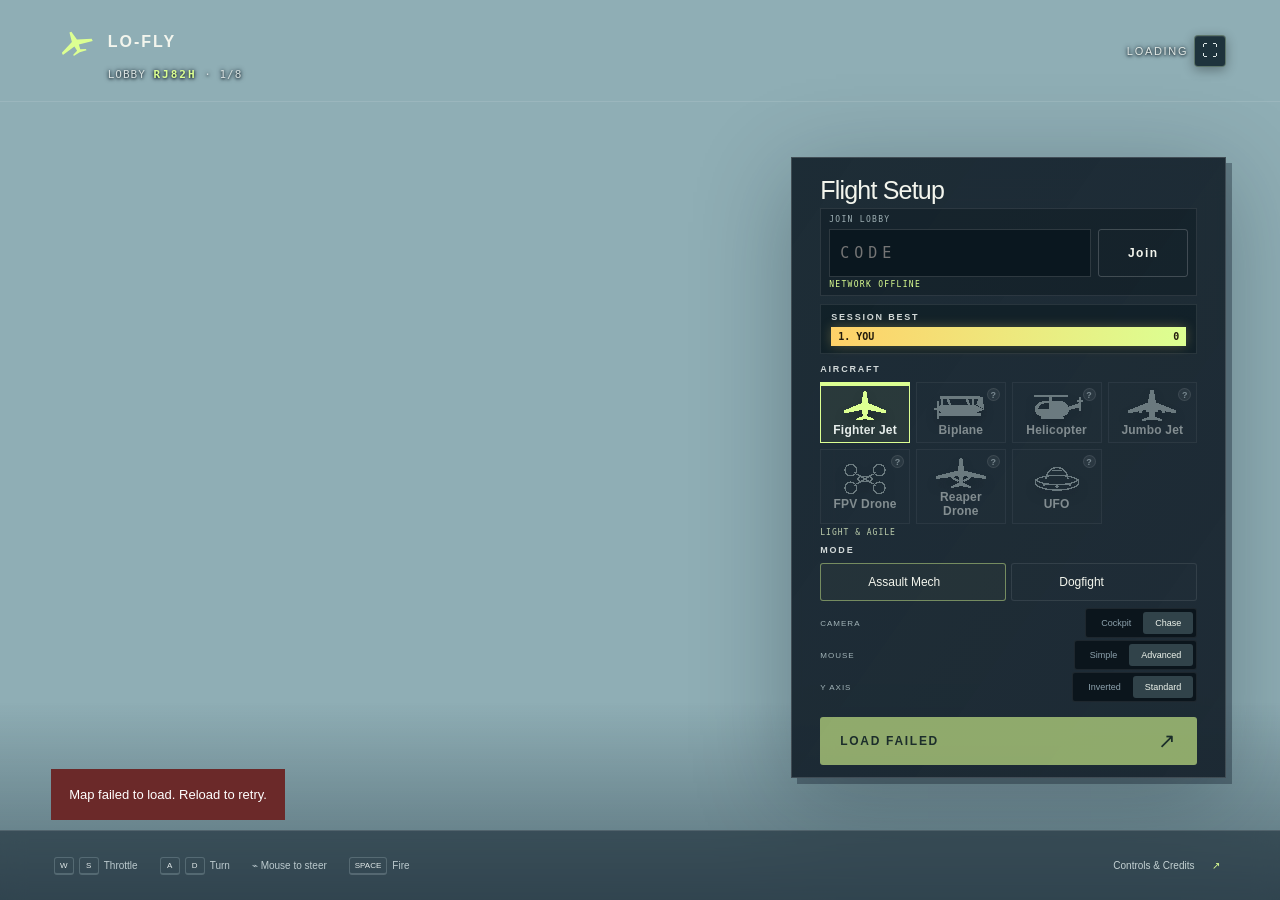
==== index.html @ d7b104f4 "Release preferred default mix (Master 75%, ATC 85% baked in) from 785892f" ====
<!doctype html>
<html lang="en">
  <head>
    <meta charset="UTF-8" />
    <meta name="viewport" content="width=device-width, initial-scale=1" />
    <meta name="theme-color" content="#101b22" />
    <meta name="description" content="Multiplayer voxel flight combat in the browser." />
    <title>Lo-Fly</title>
    <link
      rel="icon"
      href="data:image/svg+xml,%3Csvg xmlns='http://www.w3.org/2000/svg' viewBox='0 0 64 64'%3E%3Crect width='64' height='64' rx='12' fill='%23132129'/%3E%3Cpath d='M32 8 38 30 57 45 37 40 32 56 27 40 7 45 26 30Z' fill='%23dbff83'/%3E%3C/svg%3E"
    />
    <script type="module" crossorigin src="/assets/index-BSxPrduZ.js"></script>
    <link rel="stylesheet" crossorigin href="/assets/index-DwQLxODP.css">
  </head>
  <body>
    <div id="app"></div>
  </body>
</html>
---- assets/index-DwQLxODP.css ----
#mobile-controls{position:fixed;inset:calc(var(--mobile-header, 84px) + 8px) 0 0;z-index:8;pointer-events:none;touch-action:none;-webkit-user-select:none;user-select:none}#mobile-controls[hidden]{display:none}#mobile-controls button,#touch-stick{pointer-events:auto;touch-action:none}#mobile-controls button{min-height:44px;padding:8px 12px;font:600 12px DM Sans,sans-serif;letter-spacing:0;text-transform:none;color:#eff8e8;border:1px solid #bfdbc46b;border-radius:8px;background:#152932c9}#mobile-controls button.held{background:#d9ff89;color:#18292e}#mobile-controls .touch-throttle{position:absolute;top:0;bottom:104px;width:28%;border-color:#c9e2ca22;background:#14293528;font-size:30px;display:flex;flex-direction:column;justify-content:flex-end;align-items:center;padding-bottom:30px}.touch-throttle span{font-size:11px}.touch-throttle.slow{left:0}.touch-throttle.fast{right:0}.touch-center{position:absolute;left:29%;right:29%;top:0;display:flex;justify-content:center;gap:5px;flex-wrap:wrap}#touch-stick{position:absolute;left:calc(50% - 52px);bottom:114px;width:104px;height:104px;border:1px solid #d9edd87a;border-radius:50%;background:#192e3966}#touch-stick i{position:absolute;left:38px;top:38px;width:28px;height:28px;border-radius:50%;background:#d9ff89aa}#touch-stick span{position:absolute;bottom:8px;width:120px;left:-8px;text-align:center;color:#eaf4e8;font-size:10px}.touch-weapons,.touch-maneuvers{position:absolute;bottom:max(12px,env(safe-area-inset-bottom));display:grid;gap:6px}.touch-weapons{right:10px;grid-template-columns:repeat(3,1fr)}.touch-maneuvers{left:10px;grid-template-columns:repeat(2,1fr)}body.mobile header{padding:7px 12px;gap:6px;min-height:80px;height:auto;flex-wrap:wrap}body.mobile .brand{font-size:14px}body.mobile .brand>span{font-size:13px}body.mobile .brand svg{display:none}body.mobile .top-right{gap:4px;flex-wrap:wrap}body.mobile .icon-button{padding:7px 9px;min-height:36px;font-size:11px}body.mobile #mouse-mode,body.mobile #y-axis,body.mobile #system-status,body.mobile #control-strip,body.mobile .mouse-control-row,body.mobile .key-hint{display:none}body.mobile #hud{top:0;z-index:6}body.mobile #salvage-score{--score-translate: 0px;--score-pulse-scale: 1.08;left:auto;right:12px;top:calc(var(--mobile-header, 84px) - 40px);min-width:0;padding:4px 8px;display:flex;align-items:baseline;gap:6px;font-size:22px;transform-origin:right center}body.mobile #salvage-score:before{margin:0;font-size:8px;letter-spacing:.12em}@media(min-width:541px){body.mobile #salvage-score{right:64px;top:calc(var(--mobile-header, 84px) - 56px)}}body.mobile #flight-scoreboard{display:none}body.mobile{--mobile-control-head: 56px}body.mobile .hud-bottom{top:calc(var(--mobile-header, 84px) + var(--mobile-control-head) + 10px);bottom:auto;left:12px;right:12px}body.mobile .hud-bottom strong{font-size:20px}body.mobile .hud-bottom .flight-message{display:none}body.mobile #chase-speed{top:calc(var(--mobile-header, 84px) + var(--mobile-control-head) + 10px);bottom:auto;left:auto;right:12px;transform:none;width:90px}body.mobile #boost-indicator{top:calc(var(--mobile-header, 84px) + var(--mobile-control-head));bottom:auto;font-size:9px}body.mobile #boundary-indicator{top:calc(var(--mobile-header, 84px) + var(--mobile-control-head) + 22px);bottom:auto;font-size:9px}body.mobile #radar,body.mobile .objective{display:none}body.mobile #cockpit{opacity:.9}body.mobile #pause[open]{inset:calc(var(--mobile-header, 84px) + 8px) 12px 12px;width:auto;max-width:570px;height:calc(100dvh - var(--mobile-header, 84px) - 20px);max-height:calc(100dvh - var(--mobile-header, 84px) - 20px);overflow-y:auto;overflow-x:hidden;overscroll-behavior-y:contain;touch-action:pan-y;-webkit-overflow-scrolling:touch;transform:none;margin:0 auto;padding:20px}body.mobile #pause button{touch-action:pan-y}body.mobile #pause input{font-size:16px}body.mobile .vehicle-grid{grid-template-columns:repeat(3,minmax(0,1fr))}body.mobile .vehicle-grid button{min-width:0}body.mobile .pause-heading{flex-wrap:wrap;gap:8px}body.mobile .pause-heading small{font-size:9px}@media(max-width:540px){body.mobile{--mobile-control-head: 108px}body.mobile header>div:first-child{display:flex;width:100%;justify-content:space-between;align-items:center}body.mobile #lobby-badge{font-size:10px;margin:0}body.mobile .top-right{margin:auto}#mobile-controls .touch-weapons{max-width:47%;grid-template-columns:repeat(2,1fr)}#mobile-controls .touch-maneuvers{max-width:47%}#mobile-controls .touch-center button{padding:7px;font-size:11px}#mobile-controls .touch-center{left:28%;right:28%}}:root{font-family:DM Sans,Arial,sans-serif;color:#f3f5ed;background:#8faeb5;font-synthesis:none;--lime: #dcff92;--muted: #a5b3b6;--line: #ffffff19;--danger: #ff6b5c}*{box-sizing:border-box}body{margin:0;overflow:hidden}#loading-screen{position:fixed;inset:0;z-index:100;display:grid;place-content:center;grid-template-columns:minmax(0,480px);padding:20px;gap:14px;text-align:center;letter-spacing:3px;background:#101b22;transition:opacity .45s}#loading-screen.done{opacity:0;pointer-events:none}#loading-screen small{color:var(--lime);font-size:14px;letter-spacing:1.5px}.loading-loop{position:relative;justify-self:center;width:242px;height:110px;overflow:hidden;border-bottom:1px solid #ffffff24}#loading-retry{justify-self:center;padding:9px 18px;border:1px solid #dcff9280;background:#192830;color:var(--lime);font-size:10px;letter-spacing:1px}.loading-plane{position:absolute;left:0;right:0;bottom:14px;width:70px;margin-inline:auto;color:var(--lime);animation:loading-hover 2.4s ease-in-out infinite}.loading-plane svg{width:100%;transform:rotate(-35deg)}#loading-screen>b{font-size:clamp(14px,4vw,18px)}@keyframes loading-hover{0%,to{transform:translateY(0) rotate(-4deg)}50%{transform:translateY(-16px) rotate(4deg)}}@media(prefers-reduced-motion:reduce){.loading-plane{animation:none}}button,a{-webkit-tap-highlight-color:transparent}button{font:inherit;color:inherit;cursor:pointer;border-radius:3px;transition:background-color .18s,border-color .18s,color .18s,transform .18s}button:focus-visible,a:focus-visible{outline:2px solid var(--lime);outline-offset:4px}button{border:0}a{color:inherit}button:disabled{cursor:wait;opacity:.6}[hidden]{display:none!important}#world{position:fixed;inset:0;width:100%;height:100%;outline:0}.in-flight #world{cursor:none}.vignette{position:fixed;inset:0;pointer-events:none;background:linear-gradient(90deg,#101f2ac9,#13222b38 43%,#12202917 63%,#0c19253b),linear-gradient(0deg,#0b1c29b3,transparent 27%,transparent 65%,#13212b50)}header{position:fixed;top:0;left:0;right:0;height:102px;padding:0 4.2%;display:flex;align-items:center;justify-content:space-between;z-index:5;border-bottom:1px solid #ffffff1c}.brand{display:flex;gap:12px;align-items:center;text-decoration:none}.brand>svg{width:42px;height:42px;transform:rotate(-25deg);color:var(--lime)}.brand>span{font-size:19px;letter-spacing:3px;font-weight:700}#lobby-badge{margin:5px 0 0 54px;color:#d7e0df;font:11px monospace;letter-spacing:1px;text-shadow:0 1px 3px #13212b,0 0 5px #13212b}#system-status{color:#e1e8e4;font-size:11px;text-shadow:0 1px 3px #13212b,0 0 5px #13212b}#lobby-badge b{color:var(--lime);letter-spacing:2px}.brand small{display:block;font-size:8px;letter-spacing:2.7px;color:#c3cdd0;margin-top:5px}.top-right{display:flex;gap:6px;align-items:center;font-size:9px;letter-spacing:1.7px}#control-strip{flex:1;margin:0 22px;color:#bdcbc7;text-align:center;font:8px monospace;letter-spacing:.45px;white-space:nowrap}body:not(.in-flight) #control-strip{display:none}@media(max-width:1350px){#control-strip{display:none}}.live-dot{display:inline-block;width:6px;height:6px;border-radius:50%;background:var(--lime);box-shadow:0 0 12px #dcff9266}.icon-button{height:34px;min-width:34px;background:transparent;font-size:22px;margin-left:12px;color:#e0e9e8}.icon-button span{font-size:9px;letter-spacing:1px;margin-left:3px}#hangar{position:relative;height:100dvh;padding:130px 4.2% 95px;display:flex;align-items:center;justify-content:space-between;gap:4%;pointer-events:none}.intro{align-self:center;padding-bottom:84px;pointer-events:auto}.eyebrow{font-size:10px;letter-spacing:2.5px;font-weight:600;color:var(--lime);display:flex;align-items:center;gap:10px}.eyebrow>span{width:22px;height:1px;background:var(--lime)}h1{font-family:Barlow Condensed,Arial Narrow,Impact,sans-serif;font-size:clamp(68px,6.8vw,112px);line-height:.99;letter-spacing:-.8px;font-weight:600;margin:26px 0 23px;text-transform:uppercase}h1 em{color:var(--lime);font-style:normal}.intro>p{font-size:14px;line-height:1.85;color:#d0dbdc;margin:0;text-shadow:0 1px 10px #14252b}.location{display:flex;gap:12px;align-items:center;margin-top:34px;font-size:9px;letter-spacing:2px}.location-cross{font-size:28px;color:var(--lime);font-weight:400}.location small{display:block;font-size:9px;letter-spacing:1.3px;color:#b0c3c9;margin-top:7px}.mission-panel{display:flex;flex-direction:column;width:435px;flex-shrink:0;pointer-events:auto;background:linear-gradient(125deg,#17252ff2,#14202aeb);border:1px solid #ffffff29;box-shadow:0 20px 90px #07131e4d;padding:16px 28px 12px;-webkit-backdrop-filter:blur(18px);backdrop-filter:blur(18px);border-radius:3px;max-height:calc(100dvh - 225px);overflow:hidden;scrollbar-color:#718b98 #0b1720}.setup-scroll-shell{display:flex;flex-direction:column;min-height:0}.setup-fields{flex:1 1 auto;min-height:0;overflow-y:auto;padding-bottom:8px;scrollbar-width:thin;scroll-padding-bottom:8px}.setup-scroll-cue{display:none;position:relative;min-height:28px;flex-shrink:0;color:#d2dfbc;background:transparent;font-size:12px;text-align:center}.setup-scroll-cue:hover{background:#ffffff0c}.setup-scroll-shell[data-overflow=true] .setup-scroll-cue{display:block}@media(max-height:700px)and (min-width:901px){.setup-fields{overflow-y:scroll;scrollbar-width:auto;scrollbar-gutter:stable;scrollbar-color:#bdd09e #071419;border-bottom:1px solid #ffffff40;margin-bottom:8px;padding-right:8px}}.mission-panel>#launch{flex-shrink:0}body:not(.in-flight) #mouse-mode,body:not(.in-flight) #y-axis{display:none}.panel-heading{display:flex;justify-content:space-between;align-items:center;font-size:9px;font-weight:700;letter-spacing:2px;color:#c4d1d2}.small-tag{font:8px monospace;color:#8b9da4;letter-spacing:1px}.mission-panel h2{font-size:25px;font-weight:500;letter-spacing:-.8px;margin:2px 0 8px}.lobby-join{margin:-5px 0 8px;padding:6px 8px;border:1px solid #ffffff18;background:#08131a55}.lobby-join label,.lobby-join small{display:block;font:8px monospace;letter-spacing:1.3px;color:#9fb0b5}.lobby-join>div{display:flex;gap:7px;margin:5px 0 3px}.lobby-join input{min-width:0;flex:1;border:1px solid #ffffff25;background:#0a171f;color:var(--lime);font:15px monospace;letter-spacing:5px;padding:8px 10px;text-transform:uppercase}.lobby-join button{width:90px;margin:0;padding:8px 14px}.lobby-join small{color:var(--lime)}.field-label{font-size:9px;font-weight:600;letter-spacing:1.8px;color:#d2d9d9;margin:0 0 8px}.field-label>span{color:#6a818b;margin-right:9px;font:10px monospace}.vehicle-grid{display:grid;grid-template-columns:repeat(4,1fr);gap:6px}.vehicle{position:relative;background:#ffffff03;border:1px solid #ffffff1c;border-radius:3px;display:flex;flex-direction:column;justify-content:center;align-items:center;min-height:40px;padding:5px;transition:background .18s,border-color .18s}.vehicle:hover{background:#ffffff0c;border-color:#ffffff42;transform:translateY(-1px)}.vehicle:focus:not(:focus-visible),.mode:focus:not(:focus-visible){outline:none}.vehicle:focus-visible,.mode:focus-visible,#sound-settings summary:focus-visible{outline:2px solid #8de6ff;outline-offset:2px}.vehicle.selected{border-color:var(--lime);background:#dcff9210;color:var(--lime)}.vehicle.locked{opacity:.5}.vehicle.locked:hover{background:#ffffff03;border-color:#ffffff1c;transform:none}.vehicle-hint{position:absolute;right:5px;top:5px;width:13px;height:13px;line-height:13px;border-radius:50%;background:#ffffff1c;border:1px solid #ffffff30;color:#cfe0e6;font-size:9px;font-weight:700;text-align:center;cursor:help}.vehicle-hint:hover{background:#ffffff38}.vehicle.shake{animation:vehicle-shake .4s}@keyframes vehicle-shake{10%,90%{transform:translate(-1px)}20%,80%{transform:translate(2px)}30%,50%,70%{transform:translate(-3px)}40%,60%{transform:translate(3px)}}@media(prefers-reduced-motion:reduce){.vehicle.shake{animation:none}}.vehicle-num{position:absolute;left:9px;top:8px;font:8px monospace;color:#80928e}.vehicle svg{height:32px;width:60px;color:#b7c7c7;margin-top:1px;margin-bottom:2px;filter:drop-shadow(0 7px 5px #0004)}.vehicle.selected svg{color:var(--lime)}.vehicle strong{font-size:12px;font-weight:600;letter-spacing:.2px;color:#e8efec}.vehicle small{font-size:7px;letter-spacing:.7px;color:#8ea2a9;margin-top:6px}.vehicle-info{display:flex;justify-content:space-between;color:#849a9f;font:8px monospace;letter-spacing:1px;margin:4px 0 8px}.vehicle-info span:first-child{color:#bdcead}.modes{display:flex;flex-direction:column;gap:5px}@media(min-width:901px){.setup-fields .modes{display:grid;grid-template-columns:1fr 1fr}}.mode{width:100%;display:flex;align-items:center;gap:11px;text-align:left;padding:5px 10px;background:#ffffff02;border:1px solid #ffffff16;border-radius:3px}.mode:hover{background:#ffffff09;border-color:#ffffff3a;transform:translateY(-1px)}.mode.selected{background:#dcff9209;border-color:#dcff9270}.mode strong{display:block;font-size:12px;font-weight:500}.mode-icon{width:26px;height:26px;flex:0 0 26px;background:#9eb0b2;-webkit-mask:var(--mode-icon) center / contain no-repeat;mask:var(--mode-icon) center / contain no-repeat}.mode-icon.mech-icon{--mode-icon: url(/icons/battle-mech.svg)}.mode-icon.flight-icon{--mode-icon: url(/icons/jet-fighter.svg)}.mode.selected .mode-icon{background:var(--lime);filter:drop-shadow(0 0 5px #dcff9244)}.mode small{display:block;font-size:9px;color:#8fa0a8;margin-top:5px}.mode-tag{font:7px monospace;letter-spacing:.6px;color:#c2b7a4;white-space:nowrap;margin-left:auto}.mode-tag.peace{color:#b6d4b7}.mode i{border:1px solid #61747c;border-radius:50%;width:10px;height:10px;flex-shrink:0}.mode.selected i{border-color:var(--lime);background:var(--lime);box-shadow:inset 0 0 0 2px #263832}.camera-row{display:flex;align-items:center;gap:10px;margin:7px 0;font-size:8px;letter-spacing:1px;color:#a3b4b9;justify-content:space-between}.camera-row .segmented{margin-left:auto}.camera-row .key-hint{display:none}.location-row{margin:0 0 15px}.mouse-control-row{display:flex;align-items:center;justify-content:space-between;gap:10px;margin:-5px 0 7px;color:#a3b4b9;font-size:8px;letter-spacing:1px}.segmented{display:flex;padding:3px;background:#0b151c;border:1px solid #ffffff14;border-radius:3px}.segmented button{background:transparent;padding:6px 12px;font-size:9px;color:#8da2ad}.segmented button.selected{background:#31434a;color:#eff5ed;border-radius:3px}.key-hint{font-size:8px;letter-spacing:0;color:#6f8590;margin-left:auto}#launch,.primary{display:flex;justify-content:space-between;align-items:center;width:100%;padding:17px 20px;background:var(--lime);color:#1b3025;font-size:12px;letter-spacing:1.7px;font-weight:700;border-radius:3px;transition:background .2s,transform .2s}#launch:not(:disabled):hover,.primary:hover{background:#eaffb6;transform:translateY(-1px)}#launch b{font-size:21px;line-height:14px;font-weight:400}.launch-note{display:flex;justify-content:center;align-items:center;gap:8px;color:#91a29d;font-size:7px;letter-spacing:1.7px;margin-top:14px}.launch-note .live-dot{width:4px;height:4px}.scene-caption{position:absolute;left:4.2%;bottom:115px;display:flex;align-items:center;gap:14px;font-size:9px;letter-spacing:2px}.scene-caption small{display:block;font-size:7px;color:#b0bfc2;letter-spacing:1.5px;margin-top:7px}.tiny-cross{font:32px monospace;color:var(--lime);font-weight:200}footer{position:fixed;bottom:0;left:0;right:0;height:70px;padding:0 4.2%;border-top:1px solid #ffffff20;background:#12212c88;display:flex;align-items:center;justify-content:space-between;-webkit-backdrop-filter:blur(12px);backdrop-filter:blur(12px);font-size:10px;color:#bccace}footer>div{display:flex;align-items:center;gap:22px}footer>div>span{display:flex;align-items:center;gap:5px}.footer-label{font-size:8px!important;letter-spacing:1.5px;color:#718b98;margin-right:7px}kbd{padding:3px 5px;min-width:20px;text-align:center;border:1px solid #93a6ac59;border-bottom-width:2px;border-radius:3px;font:8px DM Sans,sans-serif;color:#e2e9e9}#help{background:transparent;font-size:10px;color:#c4d1d3}#help span{margin-left:15px;color:var(--lime)}#hud{position:fixed;inset:102px 0 0;pointer-events:none;color:#dfffab;text-shadow:0 1px 5px #143225;transition:box-shadow .15s}.compass{display:flex;justify-content:center;align-items:center;gap:30px;font:11px monospace;padding:18px}.compass b{border:1px solid #dcff9277;padding:6px 14px}.objective{position:absolute;top:26px;left:4.2%;width:240px}.objective .eyebrow{font-size:8px}.objective h2{font:30px Barlow Condensed,sans-serif;letter-spacing:2px;margin:9px 0}.health-track{height:3px;background:#112c3099;width:100%;margin:10px 0}.health-track>div{height:100%;background:var(--lime);width:100%;transition:width .1s}.objective small{font:9px monospace}#scan-status{position:absolute;top:58%;left:4.2%;padding:7px 22px;font:13px monospace;font-weight:700;letter-spacing:2px;color:var(--muted);background:#0d1a1fcc;border:1px solid #ffffff26;border-radius:3px;white-space:nowrap}#scan-status.armed{color:#0d1a1f;background:var(--lime);border-color:var(--lime);box-shadow:0 0 16px #dcff9299}.reticle{position:absolute;top:45%;left:50%;transform:translate(-50%,-50%);display:flex;align-items:center;gap:13px;color:#efffd0;filter:drop-shadow(0 1px 1px #061015) drop-shadow(0 0 4px #bfff80)}.reticle i{height:18px;width:9px;border-block:1px solid var(--lime)}.reticle i:first-child{border-left:1px solid var(--lime)}.reticle i:last-child{border-right:1px solid var(--lime)}.reticle span{font:23px monospace}.flight-speed{position:absolute;top:42%;display:flex;flex-direction:column;gap:7px;font:9px monospace;left:27%;width:clamp(90px,12vw,180px)}.speed-gauge{width:100%;height:12px;padding:2px;border:1px solid #dcff9277;background:#0a2029aa;transform:skew(-12deg)}.speed-gauge i{display:block;width:0;height:100%;background:linear-gradient(90deg,#7fe8d0,var(--lime));box-shadow:0 0 10px #dcff9288;transition:width .12s linear}#speed-state{color:#dfffae;letter-spacing:1.5px}.hud-bottom{position:absolute;bottom:28px;left:4.2%;right:4.2%;display:flex;align-items:flex-end;justify-content:space-between;z-index:2}.hud-bottom>div:first-child{width:130px}.hud-bottom small{display:block;font:8px monospace;margin-bottom:7px}.hud-bottom strong{font:26px Barlow Condensed,sans-serif}.flight-message{text-align:center;max-width:55%;margin-bottom:14px}.flight-message b{font-size:10px;letter-spacing:2px}.flight-message small{font:9px monospace;line-height:1.6;color:#b2c3b8;margin-top:12px}#radar{width:135px;height:135px;border:1px solid #c9e8ae66;border-radius:50%;background:radial-gradient(circle,#0d1f18b3 0%,#0d1f1866 78%,transparent 100%)}#target-marker{position:absolute;width:94px;height:94px;transform:translate(-50%,-50%);font:10px monospace;color:#ffd5a2;text-align:center;line-height:.7;z-index:6}#target-marker small{display:inline-block;padding:1px 4px;background:#0b0f0dbf;border-radius:2px}.lock-icon{position:relative;display:none;width:94px;height:94px;color:#ff4b4b;border:2px solid currentColor;background:#ff2f2f1c;box-shadow:0 0 10px #ff2f2f66,inset 0 0 12px #ff2f2f33;margin-inline:auto}.lock-icon i{display:none}.lock-icon b{position:absolute;inset:0;display:grid;place-items:center;font-size:10px}#target-marker.locked.in-view .lock-icon{display:block}#target-marker.player-target.locked .lock-icon{color:#72f4ff;background:#3beaff1c;box-shadow:0 0 10px #3beaff66,inset 0 0 12px #3beaff33}#target-marker.player-target.locked small{color:#8ff8ff;text-shadow:0 1px 2px #06151b,0 0 7px #37dbe8}#target-marker.locked small{color:#ff8080}#target-marker small{position:absolute;top:100%;left:50%;transform:translate(-50%);white-space:nowrap;display:block;font:8px monospace;letter-spacing:1.4px;margin-top:9px}#cockpit{position:absolute;inset:0;overflow:hidden;pointer-events:none;z-index:-1}.canopy{position:absolute;top:-30%;width:36px;height:180%;background:linear-gradient(90deg,#08151e,#344851,#0d1d25);box-shadow:0 0 0 2px #63808a66}.canopy.left{left:12%;transform:rotate(19deg)}.canopy.right{right:12%;transform:rotate(-19deg)}.dashboard{position:absolute;bottom:-10px;left:16%;right:16%;height:105px;padding:24px 40px;background:linear-gradient(#24363d,#0b1923);border-top:6px solid #526066;clip-path:polygon(8% 0,92% 0,100% 100%,0 100%);display:flex;justify-content:space-between;font:8px monospace;color:#8caaa9;gap:10px}.dashboard b{font:10px monospace;color:var(--lime)}dialog{color:#eff3e9;border:1px solid #cddfbe44;background:#152630;border-radius:5px;box-shadow:0 30px 150px #0009;max-width:570px;width:calc(100% - 40px);padding:38px}dialog::backdrop{background:#06141bc9;-webkit-backdrop-filter:blur(8px);backdrop-filter:blur(8px)}.lobby-paused:before{content:"";position:fixed;inset:0;z-index:19;background:#06141bc9;-webkit-backdrop-filter:blur(8px);backdrop-filter:blur(8px)}.lobby-paused header{z-index:31}#pause[open]{position:fixed;inset:50% auto auto 50%;z-index:30;max-height:calc(100vh - 100px);margin:0;overflow:auto;transform:translate(-50%,-50%)}dialog h2{font:38px Barlow Condensed,sans-serif;margin:16px 0}dialog p{font-size:13px;line-height:1.8;color:#beced0}dialog h3{font-size:14px}dialog small{font-size:10px;color:#94aab2;line-height:1.7}dialog a{color:var(--lime)}.close{position:absolute;top:10px;right:14px;background:transparent;font-size:26px;color:#afbec0}.manual-controls{display:grid;grid-template-columns:110px 1fr;gap:10px;padding:20px 0;border-block:1px solid var(--line);font-size:11px}.manual-controls span{color:var(--lime)}.manual-controls b{font-weight:400;color:#bdcbcf}.secondary,.primary{justify-content:center;min-height:48px;padding:14px 20px;width:100%;font-size:12px;font-weight:700;letter-spacing:1.5px;text-align:center}.secondary{margin-top:12px;background:transparent;border:1px solid #ffffff30}.primary{margin-top:25px}.secondary:hover{background:#ffffff0d;border-color:#dcff9280}.danger{color:var(--danger);border-color:#ff6b5c4d}.danger:hover{background:#ff6b5c14;border-color:var(--danger)}#pause,#result{text-align:center}#pause{width:min(560px,calc(100vw - 32px));padding:24px 30px 20px}#pause .secondary,#pause .primary{min-height:42px;padding:10px 20px}#pause .primary{margin-top:16px}#pause .secondary{margin-top:8px;border-color:#fff2;background:#ffffff04}#pause .danger{border-color:#ff6b5c4d}#pause .danger:hover{border-color:var(--danger);background:#ff6b5c14}#pause .vehicle:not(.selected),#pause .mode:not(.selected){border-color:#ffffff18;background:#ffffff03}.pause-heading{display:flex;align-items:flex-start;justify-content:space-between;text-align:left;margin-bottom:14px}.pause-heading h2{margin:3px 0 0}.pause-heading small,.pause-lobby{color:#bdc9cc;font:600 11px/1.2 DM Sans,sans-serif;letter-spacing:1.5px}.pause-lobby b{color:#dcff92;margin-left:6px}.pause-vehicles{margin:8px 0 12px}#sound-settings{max-width:390px;margin:10px auto 4px;border:1px solid #ffffff24;border-radius:6px;background:#09191fc7}#sound-settings summary{padding:12px 15px;color:#e5edeb;cursor:pointer;list-style:none;font:600 11px DM Sans,sans-serif;letter-spacing:.12em;text-transform:uppercase}#sound-settings summary::-webkit-details-marker{display:none}#sound-settings summary:after{content:"+";float:right;color:var(--lime);font-size:16px;line-height:10px}#sound-settings[open] summary:after{content:"−"}#sound-settings[open] summary{border-bottom:1px solid #ffffff1c}.volume-controls{display:grid;grid-template-columns:minmax(90px,auto) 1fr;gap:8px 14px;align-items:center;margin:0 auto;max-width:360px;padding:14px 16px;border:0;border-radius:0;background:transparent;text-align:left}#lobby-scoreboard{margin:8px 0 10px;padding:7px 10px;border:1px solid #ffffff18;background:#07171c80}#lobby-scoreboard .field-label{margin-bottom:5px}#lobby-scoreboard ol,#flight-scoreboard ol,#pause-scoreboard ol,#boss-defeated ol{display:grid;gap:4px;margin:0;padding:0;list-style:none}#lobby-scoreboard li,#flight-scoreboard li,#pause-scoreboard li,#boss-defeated li{display:flex;justify-content:space-between;gap:20px;padding:4px 7px;color:#9dafb0;font:600 10px monospace}#lobby-scoreboard li.leader,#flight-scoreboard li.leader,#pause-scoreboard li.leader,#boss-defeated li.leader{color:#231b0d;background:linear-gradient(90deg,#ffd168,#dcff92);box-shadow:0 0 12px #f5d66a45}#lobby-scoreboard li.you:not(.leader),#flight-scoreboard li.you:not(.leader),#pause-scoreboard li.you:not(.leader),#boss-defeated li.you:not(.leader){color:var(--lime);border-left:2px solid var(--lime)}.session-scoreboard li.local-tail,#boss-defeated li.local-tail{margin-top:4px;border-top:1px solid #ffffff24}#flight-scoreboard{position:absolute;top:18px;right:4.2%;width:180px;padding:8px;border:1px solid #ffd76b38;border-radius:5px;background:linear-gradient(180deg,#3f2c1599,#111a1db3);box-shadow:inset 0 1px #fff3b833,0 6px 20px #0005}#flight-scoreboard .field-label,#pause-scoreboard .field-label{margin-bottom:5px}#pause-scoreboard{margin:6px 0 10px;padding:6px 8px;border:1px solid #ffffff20;background:#07171c80}.volume-controls label{display:flex;justify-content:space-between;gap:12px;color:#dce8e5;font:600 11px DM Sans,sans-serif;letter-spacing:.08em;text-transform:uppercase}.volume-controls output{color:var(--lime);font-variant-numeric:tabular-nums}.volume-controls input[type=range]{width:100%;accent-color:var(--lime);cursor:pointer}#restart-round[hidden]{display:none}.top-right .icon-button{border:1px solid #b9d6ae66;border-radius:4px;background:#132731e8;box-shadow:inset 0 1px #ffffff12,0 3px 12px #0005;width:auto;min-width:0;height:32px;min-height:32px;margin-left:0;padding:6px 8px;display:inline-flex;align-items:center;justify-content:center;font-size:9px;white-space:nowrap;transition:background .15s,border-color .15s,transform .15s}#fullscreen{width:32px;font-size:16px;padding-inline:0}.top-right .icon-button:hover{background:#223b45;border-color:var(--lime);transform:translateY(-1px)}.top-right .icon-button:active{transform:translateY(1px)}#pause .primary,#pause .secondary,#result .primary,#result .secondary{max-width:300px;margin-inline:auto}#error{position:fixed;bottom:80px;left:4%;padding:18px;max-width:550px;background:#6b2929;color:#fff;font-size:13px;z-index:200}@media(min-width:1600px){.mission-panel{width:470px;padding:30px 32px 24px}.mode{padding:16px 12px}.vehicle{padding-bottom:18px}.mission-panel h2{font-size:29px}#hangar{padding-right:7%}.intro{padding-left:2%}}@media(max-height:850px)and (min-width:901px){header{height:80px}#hangar{padding-top:96px;padding-bottom:78px}.mission-panel{padding:12px 24px 10px;max-height:calc(100dvh - 176px)}.mission-panel h2{margin:0 0 6px;font-size:21px}.vehicle svg{height:28px;margin:1px 0}.vehicle{padding:4px 3px;min-height:36px}.vehicle-info{margin:3px 0 6px}.mode{padding:4px 10px}.camera-row{margin:3px 0}.mouse-control-row{margin-bottom:4px}.lobby-join{margin:-5px 0 6px;padding:4px 8px}.lobby-join>div{margin:3px 0 2px}.lobby-join input,.lobby-join button{padding:5px 10px}.field-label{margin:0 0 5px}#lobby-scoreboard{margin:5px 0 6px;padding:5px 10px}.intro{padding-bottom:50px}.scene-caption{bottom:90px}footer{height:60px}#hud{top:80px}#pause[open]{max-height:calc(100vh - 60px)}#pause{padding:16px 24px 14px}.pause-heading{margin-bottom:8px}.pause-heading h2{font-size:26px}.pause-vehicles{margin:6px 0 8px}#pause-scoreboard{margin:4px 0 6px}#sound-settings{margin:6px auto 4px}#pause .primary{margin-top:8px}#pause .secondary{margin-top:6px}}@media(max-width:1050px){h1{font-size:70px}.mission-panel{width:410px}.intro>p{font-size:12px}footer>div{gap:10px}.footer-label{display:none!important}.key-hint{display:none}}@media(max-width:900px){body{overflow:auto}header{height:76px;padding:0 5%}.brand>span{font-size:18px}.top-right>#system-status,.top-right>.live-dot{display:none}#hangar{height:auto;min-height:100dvh;display:block;padding:120px 6% 100px}.intro{padding:0}.intro h1{font-size:75px;margin:20px 0}.intro p{font-size:14px}.location{margin-top:20px}.mission-panel{width:100%;max-width:510px;margin:42px auto 0}.scene-caption{display:none}footer{position:relative;height:auto;padding:20px 6%;flex-wrap:wrap;gap:20px}footer>div{flex-wrap:wrap;gap:14px}#hud{top:76px}.objective{width:180px}.objective h2{font-size:24px}.compass{justify-content:flex-end;padding-right:25px;gap:10px}.flight-speed{left:12%}.flight-message small{font-size:8px}.hud-bottom{bottom:18px}#radar{width:100px;height:100px}.hud-bottom>div:first-child{width:80px}.dashboard{left:7%;right:7%;padding:20px 30px}.dashboard span:first-child{display:none}.canopy.left{left:0}.canopy.right{right:0}}@media(prefers-reduced-motion:reduce){*{transition:none!important;scroll-behavior:auto!important}}#hit-vignette{position:fixed;inset:0;pointer-events:none;box-shadow:inset 0 0 75px 22px #f1642266,inset 0 0 12px 3px #ffdba680;opacity:0;background:radial-gradient(ellipse,transparent 45%,#a2191244 100%)}#hit-vignette span{position:absolute;left:50%;top:24%;transform:translate(-50%);padding:5px 12px;border-top:2px solid #ff9a64;color:#fff0de;background:#651b17d9;font:700 18px Barlow Condensed,sans-serif;letter-spacing:.12em}#lightning-flash{position:fixed;inset:0;pointer-events:none;background:#eaf2ff;opacity:0;mix-blend-mode:screen}#salvage-score{--score-translate: -50%;--score-pulse-scale: 1.22;position:absolute;left:50%;top:16px;transform:translate(var(--score-translate));color:#fff3ce;text-shadow:0 2px 8px #000b;pointer-events:none;text-align:center;font:700 42px Barlow Condensed,sans-serif;font-variant-numeric:tabular-nums;min-width:116px;padding:1px 18px 4px;border:1px solid #ffd76b38;border-radius:5px;background:linear-gradient(180deg,#3f2c1599,#111a1db3);box-shadow:inset 0 1px #fff3b833,0 6px 20px #0005}#salvage-score:before{content:"SCORE";display:block;margin-bottom:-6px;color:#f8cc70;font:700 9px DM Sans,sans-serif;letter-spacing:.24em}#salvage-score.score-pulse{animation:score-pulse .62s cubic-bezier(.2,.85,.2,1)}#loot-magnet-layer{position:fixed;inset:0;overflow:hidden;pointer-events:none;z-index:12}.loot-magnet{position:absolute;width:13px;height:13px;border:2px solid #fff4ba;background:linear-gradient(135deg,#fff6a8 0 25%,#ffbe36 26% 65%,#b86b12 66%);box-shadow:0 0 12px #ffc832,0 0 3px #fff;clip-path:polygon(50% 0,100% 35%,75% 100%,25% 100%,0 35%)}@keyframes score-pulse{0%{transform:translate(var(--score-translate)) scale(1)}38%{transform:translate(var(--score-translate)) scale(var(--score-pulse-scale));color:#fff;box-shadow:0 0 32px #ffc83caa}to{transform:translate(var(--score-translate)) scale(1)}}@media(prefers-reduced-motion:reduce){#salvage-score.score-pulse{animation:none}}#unlock-toast{position:fixed;left:50%;top:90px;transform:translate(-50%) translateY(-8px);padding:10px 20px;background:linear-gradient(180deg,#2b3a1fe0,#141d10e0);border:1px solid var(--lime);border-radius:4px;color:var(--lime);font:700 13px DM Sans,sans-serif;letter-spacing:.06em;text-transform:uppercase;opacity:0;pointer-events:none;z-index:20;transition:opacity .3s,transform .3s}#unlock-toast.show{opacity:1;transform:translate(-50%) translateY(0)}@media(prefers-reduced-motion:reduce){#unlock-toast{transition:opacity .3s;transform:translate(-50%)}}#boss-defeated{position:absolute;top:80px;left:50%;transform:translate(-50%);max-width:min(440px,85vw);padding:16px 24px;text-align:center;background:#16272de8;border-top:2px solid #f8cd6b;color:#fff0c0;pointer-events:none;font-size:16px}#boss-defeated p{margin:5px 0 12px;color:#d7dfdc;font-size:12px}#boss-defeated>small{display:block;margin-bottom:6px;color:#f8cd6b;letter-spacing:.12em}#boss-defeated strong{display:block;font-size:26px;margin-bottom:6px}.in-flight header{height:64px;background:#10212959;-webkit-backdrop-filter:blur(5px);backdrop-filter:blur(5px)}.in-flight header .brand>span{font-size:17px}.in-flight header .brand small{font-size:6px}.in-flight header .brand>svg{height:32px}.in-flight #hud{top:64px;--hud: #d6ffa0;--lime: var(--hud);color:var(--hud)}#hud[data-vehicle=heli]{--hud: #b8ffce}#hud[data-vehicle=ufo]{--hud: #9bfbea}#hud[data-vehicle=airliner],#hud[data-vehicle=biplane],#hud[data-vehicle=reaper]{--hud-accent: #bfe7ff}#hud[data-vehicle=fpv]{--hud-accent: #ff9cdd}#damage-markers{position:absolute;inset:0;overflow:hidden;pointer-events:none;z-index:8}.damage-marker{position:absolute;transform:translate(-50%,-50%);font:700 14px monospace;letter-spacing:1px;color:#ff4d42;text-shadow:0 1px 2px #160504,0 0 9px #ff291f;white-space:nowrap;transition:opacity 80ms linear}.damage-marker.critical{padding:3px 7px;border:1px solid #ff4d42;color:#ff6257;background:#3b0909d9;font-size:17px;letter-spacing:1.5px;text-shadow:0 1px 2px #160504,0 0 11px #ff291f;animation:critical-hit-shake 90ms steps(2,end) 6}@keyframes critical-hit-shake{0%{margin-left:-4px;margin-top:2px;transform:translate(-50%,-50%) rotate(-2deg)}50%{margin-left:5px;margin-top:-3px;transform:translate(-50%,-50%) rotate(2deg) scale(1.06)}to{margin-left:-2px;margin-top:1px;transform:translate(-50%,-50%) rotate(-1deg)}}.reticle{z-index:4;gap:12px}.reticle i{width:10px;height:24px}.reticle.firing{color:#fff;filter:drop-shadow(0 0 5px #ffe18a)}.reticle.firing i{border-color:#fff6c6}.reticle.confirmed-hit:after{content:"×";position:absolute;inset:-15px;text-align:center;font:52px monospace;line-height:54px;color:#ffd783;text-shadow:0 0 6px #ff9b27}#steering-cue{position:absolute;left:50%;translate:-50% -50%;width:12px;height:12px;border:2px solid #f3ffe6;background:#07151a99;box-shadow:0 0 0 1px #07151acc,0 0 8px #dfff9e;pointer-events:none}#pitch-ladder{position:absolute;left:50%;top:50%;display:flex;flex-direction:column;gap:35px;align-items:center;font:9px monospace;letter-spacing:3px;opacity:.4;transform:translate(-50%,-50%)}#vehicle-instruments{position:absolute;left:50%;bottom:18px;transform:translate(-50%);width:680px;display:flex;align-items:center;gap:20px;padding:20px 27px;background:linear-gradient(#263b44ee,#10232bed);border-top:4px solid #63787a;box-shadow:0 0 0 2px #081922,0 10px 40px #0008;clip-path:polygon(3% 0,97% 0,100% 100%,0 100%);color:var(--hud);text-shadow:none}.instrument-id{width:140px;flex-shrink:0;border-right:1px solid #aac2b732;padding-right:14px}.instrument-id b{display:block;font:11px monospace;letter-spacing:1px}.instrument-id small{display:block;font:7px monospace;color:#8faaad;margin-top:10px;line-height:1.5}.instrument-cell{flex:1;min-width:70px}.instrument-cell>small{display:block;font:7px monospace;color:#9eb8b4;letter-spacing:.5px;white-space:nowrap}.instrument-cell>strong{display:block;font:20px Barlow Condensed,sans-serif;letter-spacing:1px;margin-top:8px;white-space:nowrap}.instrument-cell:nth-of-type(4)>strong{font-size:13px}.instrument-meter{height:3px;margin-top:8px;background:#637e6633}.instrument-meter i{display:block;height:100%;background:var(--hud);width:50%}.in-flight .dashboard{display:none}#cockpit-detail{position:absolute;inset:0;pointer-events:none;color:var(--hud);text-shadow:none}.scope-grid,.target-screen{position:relative;height:70px;overflow:hidden;border:1px solid #8bcaa74f;display:grid;place-items:center}.scope-grid{background:linear-gradient(#62b48220 1px,transparent 1px),linear-gradient(90deg,#62b48220 1px,transparent 1px),radial-gradient(circle at 50% 100%,transparent 0 25%,#63d9942c 26% 27%,transparent 28% 45%,#63d9942c 46% 47%,transparent 48%);background-size:14px 14px,14px 14px,100% 100%}.scope-grid:after{content:"";position:absolute;left:50%;bottom:0;width:1px;height:75%;background:#b6ffbcaa;transform-origin:bottom;transform:rotate(34deg)}.target-screen{background:radial-gradient(circle,#284231 0 2px,transparent 3px),#071313}.target-screen:before,.target-screen:after{content:"";position:absolute;width:32px;height:32px;border:1px solid #b4ebac66;transform:rotate(45deg)}.target-screen:after{width:52px;height:52px;border-style:dashed}.control-stick{position:absolute;z-index:3;left:calc(50% - 25px);bottom:-38px;width:50px;height:120px;border-radius:45% 45% 12px 12px;background:linear-gradient(90deg,#151d20,#3c4646 45%,#131b1d);border:2px solid #586263;transform:perspective(100px) rotateX(-8deg)}.control-stick i,.control-stick span{position:absolute;top:16px;width:9px;height:9px;border-radius:50%;background:#d44335}.control-stick i{left:9px}.control-stick span{right:9px;background:#d7c85c}.collective-stick{display:none}.warning-strip{position:absolute;left:50%;bottom:8px;transform:translate(-50%);display:flex;gap:8px;z-index:3;font:6px monospace;color:#d3ba65}.warning-strip span{border:1px solid #84773f;padding:3px 5px;background:#211f16}.in-flight .hud-bottom{bottom:24px}.in-flight .flight-message{position:absolute;bottom:215px;left:50%;transform:translate(-50%);width:700px;max-width:70%;margin:0}.in-flight .flight-message small{display:none}.in-flight .flight-message b{font-size:9px;letter-spacing:1.4px}.in-flight .objective{top:18px}.in-flight .compass{padding:12px}.in-flight .flight-speed{top:44%}#hud[data-vehicle=heli] #cockpit:after{content:"";position:absolute;left:5%;right:5%;top:-10px;height:24px;background:#2a3e35;border-bottom:3px solid #73836d}#hud[data-vehicle=heli] .control-stick{left:calc(50% + 40px);width:42px;transform:rotate(-9deg)}#hud[data-vehicle=heli] .collective-stick{display:block;position:absolute;left:calc(50% - 82px);bottom:5px;width:16px;height:90px;z-index:3;background:#242f29;border:2px solid #59685e;transform:rotate(26deg);transform-origin:bottom}#hud[data-vehicle=heli] .collective-stick i{position:absolute;left:-8px;top:-10px;width:30px;height:18px;background:#303c35;border:2px solid #718178;border-radius:4px}#hud[data-vehicle=heli] #vehicle-instruments{width:700px;border-top-color:#738b70;background:linear-gradient(#243b2df0,#101f18f5);clip-path:polygon(0 0,100% 0,100% 100%,0 100%)}#hud[data-vehicle=jet] #vehicle-instruments,#hud[data-vehicle=heli] #vehicle-instruments{display:none}#hud[data-vehicle=heli] #pitch-ladder{gap:42px;font-size:8px;opacity:.28}#hud[data-vehicle=heli] .reticle i{width:15px;height:30px}#hud[data-vehicle=ufo] #cockpit-detail{display:none}#hud[data-vehicle=ufo] #cockpit:after{content:"";position:absolute;inset:-27% -6%;border:22px solid #192a42;border-radius:50%;box-shadow:inset 0 0 0 2px #8be5e472,0 0 0 2px #8175c761}#hud[data-vehicle=ufo] #vehicle-instruments{border-top:1px solid #aa9aff;box-shadow:0 0 0 1px #87eee25c,0 0 28px #6444b722;background:linear-gradient(110deg,#192638ec,#252742ed);border-radius:30px;clip-path:none}#hud[data-vehicle=ufo] #pitch-ladder,#hud[data-vehicle=ufo] #steering-cue{display:none}#hud[data-vehicle=ufo] .reticle{border:1px solid #9bfbea91;width:48px;height:48px;border-radius:50%;justify-content:center}#hud[data-vehicle=ufo] .reticle i{display:none}#hud[data-vehicle=ufo] .reticle span{font-size:18px}#hud[data-vehicle=ufo] #radar{filter:hue-rotate(50deg)}.mission-panel{border-radius:0;box-shadow:6px 6px #0a172457,0 20px 90px #07131e4d}.vehicle{border-radius:0}.vehicle.selected{box-shadow:inset 0 3px 0 var(--lime)}.vehicle svg{shape-rendering:crispEdges}#boss-label{position:fixed;transform:translate(-50%,-100%) rotate(0)!important;transform-origin:50% 100%;writing-mode:horizontal-tb;width:150px;padding:6px 8px;background:#10212bdd;border:1px solid #eeb97b88;color:#ffe0af;font:10px monospace;text-align:center;pointer-events:none;z-index:3}#boss-label-name{display:none}#boss-label .boss-track{margin-top:0}#target-status{font-size:12px;text-shadow:0 1px 2px #071419,0 0 4px #071419}#target-marker small,#hud[data-camera=chase] .flight-message b,#hud[data-camera=chase] .hud-bottom>div:first-child>small,#chase-speed small,#throttle-meter small{font-size:12px;font-weight:600;letter-spacing:.7px;text-shadow:-1px -1px 0 #071419,1px -1px 0 #071419,-1px 1px 0 #071419,1px 1px 0 #071419}#pause-community{margin:8px 0 12px;text-align:left}#pause-community summary{padding:9px 10px;color:#d5e2df;border:1px solid #ffffff30;font-size:12px;cursor:pointer}#pause-community summary:focus-visible{outline:2px solid var(--lime);outline-offset:2px}#pause-community[open] summary{margin-bottom:8px}@media(max-height:850px)and (min-width:901px){.setup-fields .modes,#pause .pause-modes{display:grid;grid-template-columns:1fr 1fr;gap:6px}.setup-fields .mode,#pause .pause-modes .mode{min-height:34px;margin-block:0}.setup-fields .lobby-join button{min-height:32px;padding-block:5px}.setup-fields .lobby-join input{padding-block:5px}}@media(max-height:700px)and (min-width:901px){#pause[open]{z-index:40}#pause-community{margin-block:6px 8px}#pause-community summary{padding-block:6px}#pause .primary,#pause .secondary{min-height:36px;padding-block:7px}#pause .vehicle{min-height:48px}}.boss-track{height:7px;margin-top:6px;background:#472e28}#boss-health{height:100%;background:#f4a65f;transition:width .12s linear}#hull.damaged{color:#ff9070}#boost-indicator{display:none;position:absolute;bottom:166px;left:50%;transform:translate(-50%);font:11px monospace;color:#ffe9af;letter-spacing:1px}#hud[data-camera=chase] #boost-indicator.active{display:block;padding:6px 10px;border:1px solid #f8c16599;background:#30291ddd}#boundary-indicator{display:none;position:absolute;left:50%;bottom:140px;z-index:4;transform:translate(-50%);padding:4px 9px;border:1px solid #ffd29188;background:#362b1ddd;color:#ffd291;font:9px monospace;letter-spacing:1px;white-space:nowrap}#hud[data-camera=chase] #boundary-indicator.active{display:block}#hud[data-camera=cockpit] #boundary-indicator{display:none}#hud[data-vehicle=ufo] #boost-indicator{color:#9bffea;border-color:#9bffea88}body.mobile #hud[data-camera=cockpit][data-vehicle=ufo] #damage-indicator{display:none}.cockpit-alerts{position:absolute;left:50%;bottom:12px;z-index:5;display:flex;flex-wrap:wrap;justify-content:center;gap:7px;width:min(94vw,420px);transform:translate(-50%);pointer-events:none}.cockpit-alerts>span{display:none;min-width:88px;padding:4px 8px;border:1px solid #56635e;background:#121a18;color:#d1ec91;font:700 7px monospace;letter-spacing:.8px;text-align:center;white-space:nowrap;box-shadow:inset 0 0 8px #b1e6531c}#hud[data-camera=cockpit] .cockpit-alerts>span.active{display:block}#hud[data-camera=cockpit] #cockpit-boost{display:flex;align-items:center;justify-content:center;gap:7px;color:#78827d;box-shadow:inset 0 0 8px #0007}#cockpit-boost:before{content:"";width:9px;height:9px;flex:0 0 9px;border-radius:50%;background:#263029;box-shadow:inset 0 0 4px #000}#cockpit-boost.active{color:#cfe98c!important}#cockpit-boost.active:before{background:#9be84f;box-shadow:0 0 11px #8bea43,inset 0 0 2px #fff}#cockpit-boundary{color:#ffd06f;border-color:#9d733b}#hud[data-vehicle=heli] .cockpit-alerts>span{border-color:#7c7247;background:#25261c;color:#ffd66f;clip-path:polygon(5px 0,100% 0,calc(100% - 5px) 100%,0 100%)}#hud[data-vehicle=heli] #cockpit-boost.active:before{background:#8dff8b;box-shadow:0 0 10px #72e36b,inset 0 0 2px #fff}#hud[data-vehicle=ufo] .cockpit-alerts>span{border-color:#7effe0;border-radius:14px;background:#112d32df;color:#9bffea;box-shadow:0 0 13px #65ffe64a,inset 0 0 8px #6df5ff24}#hud[data-vehicle=ufo] #cockpit-boost:before{border-radius:2px;background:#233a3b}#hud[data-vehicle=ufo] #cockpit-boost.active:before{background:#6dffe2;box-shadow:0 0 14px #65ffe6,inset 0 0 2px #fff}#hud[data-vehicle=airliner] .cockpit-alerts>span{border-color:#65b7d2;background:#102c38;color:#8de1ff;box-shadow:inset 0 0 0 2px #071a22}#hud[data-vehicle=biplane] .cockpit-alerts>span{border:2px ridge #aa7541;background:#3e2818;color:#e0b873;font-family:Georgia,serif}#hud[data-vehicle=biplane] #cockpit-boost:before{border:1px solid #79542f;background:#33291b}#hud[data-vehicle=reaper] .cockpit-alerts{left:auto;right:10%;bottom:17%;transform:none}#hud[data-vehicle=reaper] .cockpit-alerts>span{border-color:#b8d9b488;background:#07110bd9;color:#c9efbd}#hud[data-vehicle=fpv] .cockpit-alerts{left:4%;bottom:9%;transform:none}#hud[data-vehicle=fpv] .cockpit-alerts>span{border:0;background:#050807a8;color:#f3f5ef;font-size:9px;text-shadow:0 1px 3px #000,0 0 5px #000}#hangar{justify-content:flex-end}.mission-panel h2{margin:2px 0 8px}.mode{min-height:38px}.mode strong{margin:0}.vignette{background:linear-gradient(0deg,#0b1c2970,transparent 22%)}.in-flight .vignette{display:none}.brand>span{font-size:16px;letter-spacing:2px}@media(max-width:900px){#hangar{padding-top:96px}.mission-panel{margin:0 auto}}@media(max-width:1100px){#vehicle-instruments,#hud[data-vehicle=heli] #vehicle-instruments{width:560px;gap:12px;padding:17px 20px}.instrument-id{width:105px}.instrument-id b{font-size:9px}.objective{width:210px}}@media(max-width:850px){#vehicle-instruments,#hud[data-vehicle=heli] #vehicle-instruments{width:60%;gap:10px;padding:14px 17px}.instrument-id{display:none}.instrument-cell{min-width:40px}.instrument-cell>small{font-size:6px}.instrument-cell>strong{font-size:17px}.instrument-cell:nth-of-type(4)>strong{font-size:10px}.objective{left:3%;width:160px}.in-flight .flight-message{bottom:120px;width:80%;max-width:80%}.in-flight .flight-message small{font-size:7px}.in-flight .hud-bottom>div:first-child{width:70px}.in-flight #radar{width:80px;height:80px}.in-flight .flight-speed{left:12%}}.cockpit-panel{position:absolute;left:0;top:0;width:420px;height:150px;z-index:2;transform-origin:0 0;transform:var(--cluster-transform);display:flex;align-items:center;justify-content:center;gap:7%;container-type:inline-size;font-size:10.92px}.analog-gauge{position:relative;width:9.4em;height:9.4em;flex:0 0 9.4em;border-radius:50%;color:var(--dial-text, #d7ded4);background:radial-gradient(circle,var(--dial-face, #0b1012) 0 52%,transparent 53%),repeating-conic-gradient(from -135deg,var(--dial-ticks, #d3dbd0) 0 1deg,transparent 1deg 15deg),var(--dial-face, #111719);border:.5em solid var(--dial-rim, #070b0d);outline:.18em solid var(--dial-bezel, #606965);box-shadow:inset 0 0 18px #000,0 3px 5px #000b}.airliner-value{display:none}#hud[data-vehicle=airliner] .cockpit-panel{gap:12px}#hud[data-vehicle=airliner] .analog-gauge{border-radius:3px;background:#09151a;border:5px solid #192327;outline:2px solid #778184;width:112px;height:104px;flex:0 0 112px;color:#b8d7cf}#hud[data-vehicle=airliner] .analog-gauge>i,#hud[data-vehicle=airliner] .analog-gauge>b,#hud[data-vehicle=airliner] .analog-gauge:after,#hud[data-vehicle=airliner] .annunciators{display:none}#hud[data-vehicle=airliner] .airliner-value{display:block;padding-top:26px;text-align:center;font:22px monospace}#hud[data-vehicle=airliner] .analog-gauge>span{bottom:15px}#hud[data-vehicle=airliner] .center-instruments{width:126px;gap:5px}#hud[data-vehicle=airliner] .cockpit-combat{font-size:7px;padding:5px}#hud[data-vehicle=airliner] #damage-indicator{height:34px;padding:3px}#hud[data-vehicle=airliner] #damage-indicator svg{width:24px;height:17px}.analog-gauge:after{content:"";position:absolute;inset:1em;border-radius:50%;border:1px solid #cad4c736}.analog-gauge>span{position:absolute;left:0;right:0;bottom:1.8em;text-align:center;font:.64em monospace;letter-spacing:1px}.analog-gauge>i{position:absolute;left:50%;bottom:50%;width:.19em;height:3.3em;z-index:2;background:var(--dial-needle, #e7eee5);transform-origin:50% 100%;transition:transform .12s linear}.analog-gauge>b{position:absolute;left:50%;top:50%;width:.82em;height:.82em;z-index:3;transform:translate(-50%,-50%);border-radius:50%;background:#aeb8b2;box-shadow:0 0 0 .27em #161c1f}.annunciators{display:flex;flex-direction:column;gap:12px;width:10em;margin-top:2.4em}.center-instruments{width:10.2em;display:flex;flex-direction:column;align-items:stretch;gap:12px}.center-instruments .annunciators{width:auto;margin-top:4px}.cockpit-combat{display:grid;gap:3px;padding:.65em .75em;border:2px solid #090d0f;outline:1px solid #515b59;background:#0b1518;color:#b7e6c5;font:.62em/1.35 monospace;letter-spacing:.08em;text-align:left}.cockpit-combat span:last-child{color:#ffe083}#biplane-boost-meter{display:none;color:#ead6a2;font:.62em monospace;letter-spacing:.08em}#biplane-boost-meter>small{display:block;margin-bottom:3px}#biplane-boost-meter>span{display:block;height:.75em;padding:2px;border:2px solid #3b2916;background:#130e08}#biplane-boost-meter i{display:block;width:12%;height:100%;background:#c39243;box-shadow:0 0 8px #ffbd49aa;transition:width .12s ease-out}#damage-indicator{height:6em;padding:.6em .7em .45em;border:2px solid #090d0f;outline:1px solid #515b59;background:#121819;color:#78837d;text-align:center}#damage-indicator svg{display:none;width:4.9em;height:3.3em;margin:0 auto .2em;fill:currentColor}#hud[data-vehicle=jet] #damage-indicator .damage-jet,#hud[data-vehicle=heli] #damage-indicator .damage-heli,#hud[data-vehicle=ufo] #damage-indicator .damage-ufo,#hud[data-vehicle=airliner] #damage-indicator .damage-jet,#hud[data-vehicle=biplane] #damage-indicator .damage-jet,#hud[data-vehicle=reaper] #damage-indicator .damage-jet,#hud[data-vehicle=fpv] #damage-indicator .damage-heli{display:block}#damage-indicator small{display:block;font:6px monospace;letter-spacing:1px}#damage-indicator.damaged{color:#ffd85c;box-shadow:inset 0 0 15px #ffc92816}#damage-indicator.critical{color:#ff5448;box-shadow:inset 0 0 18px #ff302a22}.annunciators>span{display:flex;align-items:center;gap:7px;min-height:34px;padding:7px;border:2px solid #090d0f;outline:1px solid #515b59;background:#191f20;color:#717a76;font:7px monospace;letter-spacing:.6px}.annunciators i{width:12px;height:12px;flex:0 0 12px;border-radius:50%;background:#263029;box-shadow:inset 0 0 4px #000}#ready-light.active{color:#cfe98c}#ready-light.active i{background:#b5e75a;box-shadow:0 0 12px #9fd747,inset 0 0 2px #fff}#hud[data-vehicle=reaper] .cockpit-panel,#hud[data-vehicle=fpv] .cockpit-panel{display:none}.feed-telemetry{position:absolute;display:flex;gap:18px;font:10px monospace;letter-spacing:1px}.feed-telemetry span{display:flex;gap:7px;align-items:baseline}.feed-telemetry b{font-size:15px;font-weight:500}#reaper-display .feed-telemetry{left:9%;bottom:13%;color:#cfe8c9;padding:8px 12px;background:#10241bcc;border:1px solid #7fae8a55}#fpv-overlay .feed-telemetry{left:50%;bottom:9%;transform:translate(-50%);gap:26px;color:#ffd2f0;text-shadow:0 0 6px #00000099}#hud[data-vehicle=jet] .cockpit-panel{--dial-face: #0b1012;--dial-ticks: #cfe0cd;--dial-rim: #070b0d;--dial-bezel: #5d6b63;--dial-needle: #eaf3e6}#hud[data-vehicle=heli] .cockpit-panel{--dial-face: #0d1512;--dial-ticks: #bfe3cb;--dial-rim: #080f0c;--dial-bezel: #5a6f60;--dial-needle: #ffce7a}#hud[data-vehicle=airliner] .cockpit-panel{--dial-face: #0a1116;--dial-ticks: #d5e4ee;--dial-rim: #060a0d;--dial-bezel: #4f5c64;--dial-needle: #cfe6ff}#hud[data-vehicle=ufo] .cockpit-panel{display:flex;--dial-face: #141033;--dial-ticks: #b9a6ff;--dial-rim: #0c0a1d;--dial-bezel: #6a5aa8;--dial-needle: #7bffe6}#hud[data-vehicle=ufo] #cockpit-detail{display:block}#hud[data-vehicle=biplane] .cockpit-panel{gap:5%;--dial-face: #140f08;--dial-ticks: #e9d6a8;--dial-rim: #2a1d0f;--dial-bezel: #b98b3f;--dial-needle: #ffe6b0}#hud[data-vehicle=biplane] #ready-light,#hud[data-vehicle=biplane] #damage-indicator,#hud[data-vehicle=biplane] #missile-status,#hud[data-vehicle=biplane] #biplane-boost-meter,#hud[data-vehicle=biplane] .center-instruments,#hud[data-vehicle=biplane][data-camera=cockpit] #cockpit-boost,#hud[data-vehicle=jet] #cockpit-primary-status{display:none}#hud[data-vehicle=jet] .center-instruments{position:relative;top:1.5em;gap:6px}#hud[data-vehicle=jet] .center-instruments .annunciators{display:none}#hud[data-vehicle=jet] #damage-indicator{height:4em}#hud[data-vehicle=jet] #damage-indicator svg{width:3em;height:2em}#hud[data-vehicle=biplane][data-camera=cockpit] #pitch-ladder,#hud[data-vehicle=biplane][data-camera=chase] .reticle,#hud[data-vehicle=biplane][data-camera=cockpit] .reticle{display:none}#hud[data-vehicle=biplane] #target-marker,#hud[data-vehicle=biplane] #hit-feedback{display:none!important}#hud[data-vehicle=biplane] .analog-gauge{width:98px;height:98px;flex-basis:98px;outline-color:#b18455}#reaper-display,#fpv-overlay{display:none}#hud[data-vehicle=reaper] #reaper-display{display:block;position:absolute;inset:11% 8% 14%;border:2px solid #b8d9b488;box-shadow:inset 0 0 90px #07140dc9,0 0 0 18px #101916cc;color:#c9efbd;background:repeating-linear-gradient(0deg,transparent 0 3px,#bce8b308 4px);font:10px monospace;letter-spacing:1.5px}.sensor-rec,.sensor-link,.sensor-readout{position:absolute;padding:8px;background:#07110bb8}.sensor-rec{left:18px;top:14px;color:#ff7369}.sensor-link{right:18px;top:14px}.sensor-readout{left:18px;bottom:16px;line-height:1.8}.sensor-horizon{position:absolute;left:25%;right:25%;top:50%;border-top:1px solid #c9efbd99}.sensor-horizon:before,.sensor-horizon:after{content:"";position:absolute;top:-13px;height:25px;border-left:1px solid}.sensor-horizon:before{left:20%}.sensor-horizon:after{right:20%}.sensor-brackets,.fpv-frame{position:absolute;inset:30% 36%}.sensor-brackets i,.fpv-frame i{position:absolute;width:24px;height:24px;border-color:currentColor}.sensor-brackets i:nth-child(1),.fpv-frame i:nth-child(1){left:0;top:0;border-left:2px solid;border-top:2px solid}.sensor-brackets i:nth-child(2),.fpv-frame i:nth-child(2){right:0;top:0;border-right:2px solid;border-top:2px solid}.sensor-brackets i:nth-child(3),.fpv-frame i:nth-child(3){right:0;bottom:0;border-right:2px solid;border-bottom:2px solid}.sensor-brackets i:nth-child(4),.fpv-frame i:nth-child(4){left:0;bottom:0;border-left:2px solid;border-bottom:2px solid}#hud[data-vehicle=fpv] #fpv-overlay{display:block;position:absolute;inset:0;color:#f3f5ef;font:11px monospace;letter-spacing:1px;text-shadow:0 1px 3px #000,0 0 5px #000;background:repeating-linear-gradient(0deg,transparent 0 4px,#ffffff08 5px,transparent 6px);opacity:.9}#hud[data-vehicle=fpv] #fpv-overlay:before{content:"";position:absolute;inset:0;pointer-events:none;background:radial-gradient(ellipse 56% 60% at 50% 48%,transparent 0 42%,#04060580 72%,#010302e8 100%)}#hud[data-vehicle=reaper] #reaper-display:after,#hud[data-vehicle=fpv] #fpv-overlay:after{content:"";position:absolute;inset:-6%;pointer-events:none;opacity:.18;background-image:url("data:image/svg+xml,%3Csvg viewBox='0 0 180 180' xmlns='http://www.w3.org/2000/svg'%3E%3Cfilter id='n'%3E%3CfeTurbulence type='fractalNoise' baseFrequency='.9' numOctaves='3' stitchTiles='stitch'/%3E%3C/filter%3E%3Crect width='100%25' height='100%25' filter='url(%23n)' opacity='.7'/%3E%3C/svg%3E");animation:camera-grain .22s steps(2) infinite}#hud[data-vehicle=fpv] #fpv-overlay:after{opacity:.28}@keyframes camera-grain{0%{transform:translate(-2%,1%) scale(1.05)}25%{transform:translate(1%,-2%) scale(1.06)}50%{transform:translate(2%,2%) scale(1.04)}75%{transform:translate(-1%,-1%) scale(1.06)}}.fpv-rec,.fpv-time,.fpv-link,.fpv-battery,.fpv-mode{position:absolute}.fpv-rec{left:4%;top:4%;color:#ff5047}.fpv-time{left:50%;top:4%;transform:translate(-50%)}.fpv-link{right:4%;top:4%}.fpv-battery{right:4%;bottom:5%}.fpv-mode{left:4%;bottom:5%}.fpv-frame{inset:18% 22%}.fpv-frame i{width:48px;height:48px}.fpv-center{position:absolute;left:50%;top:50%;transform:translate(-50%,-50%);text-align:center;font-size:24px;line-height:.8}#hud[data-vehicle=fpv] #pitch-ladder,#hud[data-vehicle=fpv] .reticle,#hud[data-vehicle=fpv] .objective,#hud[data-vehicle=fpv] .hud-bottom,#hud[data-vehicle=fpv] .flight-message{display:none}#chase-speed,#throttle-meter{display:none;position:absolute;left:4.2%;bottom:116px;width:160px;color:var(--hud);font:10px monospace;letter-spacing:1.2px;text-align:left;text-shadow:0 1px 2px #071419,0 0 4px #071419}#throttle-meter{bottom:152px}.in-flight .compass{display:none}#hud[data-camera=chase] #chase-speed,#hud[data-camera=chase] #throttle-meter:not([hidden]){display:block}#chase-speed span,#throttle-meter span{display:block;height:7px;margin-top:7px;padding:2px;border:1px solid color-mix(in srgb,var(--hud) 55%,transparent);background:#07141999}#chase-speed i,#throttle-meter i{display:block;width:0;height:100%;background:var(--hud);box-shadow:0 0 8px color-mix(in srgb,var(--hud) 70%,transparent);transition:width .1s linear}@font-face{font-family:Barlow Condensed;font-style:normal;font-display:swap;font-weight:600;src:url(/assets/barlow-condensed-latin-600-normal-DepVgxBB.woff2) format("woff2"),url(/assets/barlow-condensed-latin-600-normal-BFJEwTuo.woff) format("woff")}@font-face{font-family:DM Sans;font-style:normal;font-display:swap;font-weight:400;src:url(/assets/dm-sans-latin-400-normal-CW0RaeGs.woff2) format("woff2"),url(/assets/dm-sans-latin-400-normal-BwCSEQnW.woff) format("woff")}@font-face{font-family:DM Sans;font-style:normal;font-display:swap;font-weight:500;src:url(/assets/dm-sans-latin-500-normal-B9HHJjqV.woff2) format("woff2"),url(/assets/dm-sans-latin-500-normal-Dr3UlScf.woff) format("woff")}@font-face{font-family:DM Sans;font-style:normal;font-display:swap;font-weight:600;src:url(/assets/dm-sans-latin-600-normal-Aqo67rzb.woff2) format("woff2"),url(/assets/dm-sans-latin-600-normal-BmdmIIQ2.woff) format("woff")}@font-face{font-family:DM Sans;font-style:normal;font-display:swap;font-weight:700;src:url(/assets/dm-sans-latin-700-normal-DvUfVpUG.woff2) format("woff2"),url(/assets/dm-sans-latin-700-normal-CUSSCpQX.woff) format("woff")}
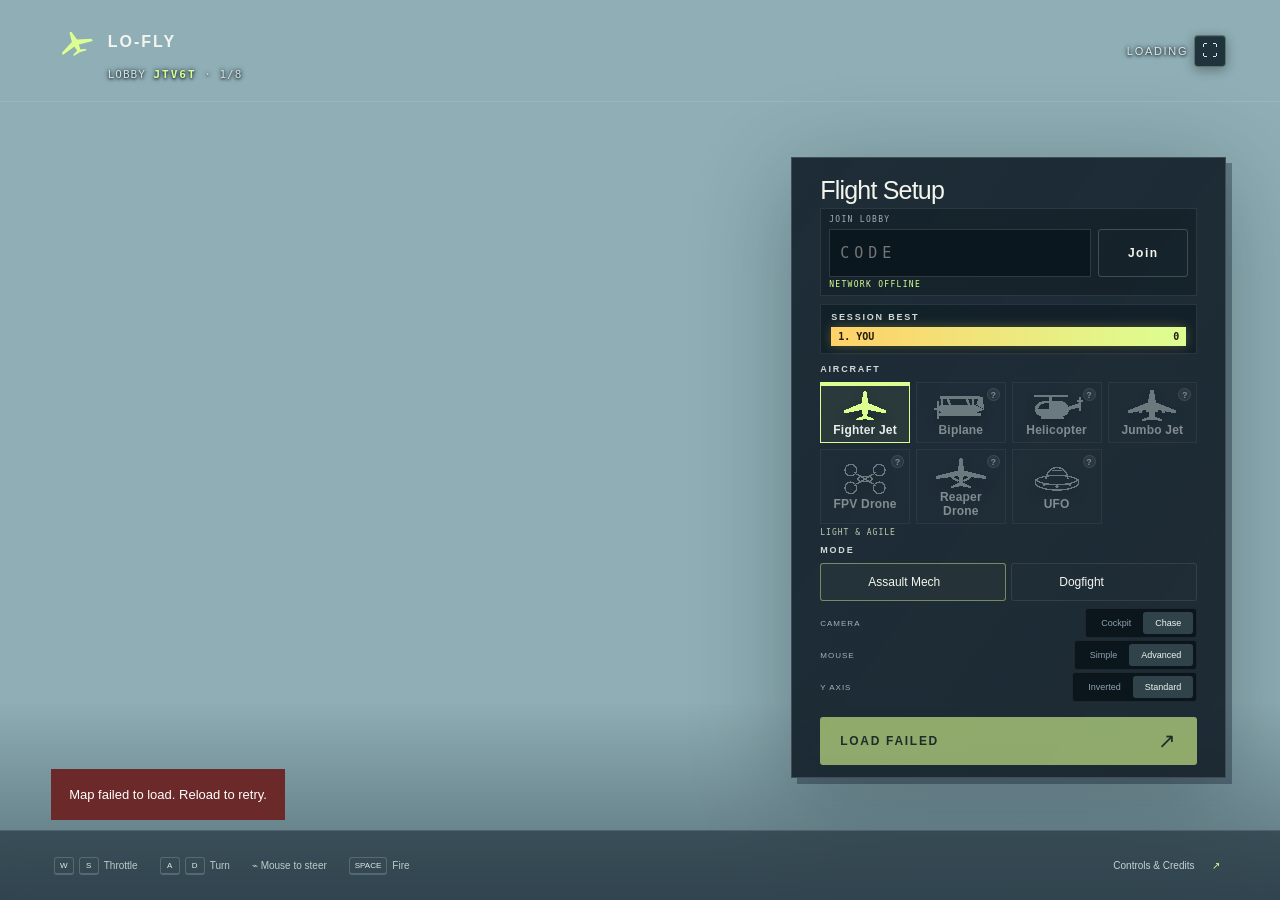
==== commit 5a25795c: "Release Music/ATC volume link toggle from 5add14a" ====
--- a/index.html
+++ b/index.html
@@ -10,8 +10,8 @@
       rel="icon"
       href="data:image/svg+xml,%3Csvg xmlns='http://www.w3.org/2000/svg' viewBox='0 0 64 64'%3E%3Crect width='64' height='64' rx='12' fill='%23132129'/%3E%3Cpath d='M32 8 38 30 57 45 37 40 32 56 27 40 7 45 26 30Z' fill='%23dbff83'/%3E%3C/svg%3E"
     />
-    <script type="module" crossorigin src="/assets/index-BSxPrduZ.js"></script>
-    <link rel="stylesheet" crossorigin href="/assets/index-DwQLxODP.css">
+    <script type="module" crossorigin src="/assets/index-CZmBAwpa.js"></script>
+    <link rel="stylesheet" crossorigin href="/assets/index-C0YrY9UM.css">
   </head>
   <body>
     <div id="app"></div>
--- a/assets/index-C0YrY9UM.css
+++ b/assets/index-C0YrY9UM.css
@@ -0,0 +1 @@
+#mobile-controls{position:fixed;inset:calc(var(--mobile-header, 84px) + 8px) 0 0;z-index:8;pointer-events:none;touch-action:none;-webkit-user-select:none;user-select:none}#mobile-controls[hidden]{display:none}#mobile-controls button,#touch-stick{pointer-events:auto;touch-action:none}#mobile-controls button{min-height:44px;padding:8px 12px;font:600 12px DM Sans,sans-serif;letter-spacing:0;text-transform:none;color:#eff8e8;border:1px solid #bfdbc46b;border-radius:8px;background:#152932c9}#mobile-controls button.held{background:#d9ff89;color:#18292e}#mobile-controls .touch-throttle{position:absolute;top:0;bottom:104px;width:28%;border-color:#c9e2ca22;background:#14293528;font-size:30px;display:flex;flex-direction:column;justify-content:flex-end;align-items:center;padding-bottom:30px}.touch-throttle span{font-size:11px}.touch-throttle.slow{left:0}.touch-throttle.fast{right:0}.touch-center{position:absolute;left:29%;right:29%;top:0;display:flex;justify-content:center;gap:5px;flex-wrap:wrap}#touch-stick{position:absolute;left:calc(50% - 52px);bottom:114px;width:104px;height:104px;border:1px solid #d9edd87a;border-radius:50%;background:#192e3966}#touch-stick i{position:absolute;left:38px;top:38px;width:28px;height:28px;border-radius:50%;background:#d9ff89aa}#touch-stick span{position:absolute;bottom:8px;width:120px;left:-8px;text-align:center;color:#eaf4e8;font-size:10px}.touch-weapons,.touch-maneuvers{position:absolute;bottom:max(12px,env(safe-area-inset-bottom));display:grid;gap:6px}.touch-weapons{right:10px;grid-template-columns:repeat(3,1fr)}.touch-maneuvers{left:10px;grid-template-columns:repeat(2,1fr)}body.mobile header{padding:7px 12px;gap:6px;min-height:80px;height:auto;flex-wrap:wrap}body.mobile .brand{font-size:14px}body.mobile .brand>span{font-size:13px}body.mobile .brand svg{display:none}body.mobile .top-right{gap:4px;flex-wrap:wrap}body.mobile .icon-button{padding:7px 9px;min-height:36px;font-size:11px}body.mobile #mouse-mode,body.mobile #y-axis,body.mobile #system-status,body.mobile #control-strip,body.mobile .mouse-control-row,body.mobile .key-hint{display:none}body.mobile #hud{top:0;z-index:6}body.mobile #salvage-score{--score-translate: 0px;--score-pulse-scale: 1.08;left:auto;right:12px;top:calc(var(--mobile-header, 84px) - 40px);min-width:0;padding:4px 8px;display:flex;align-items:baseline;gap:6px;font-size:22px;transform-origin:right center}body.mobile #salvage-score:before{margin:0;font-size:8px;letter-spacing:.12em}@media(min-width:541px){body.mobile #salvage-score{right:64px;top:calc(var(--mobile-header, 84px) - 56px)}}body.mobile #flight-scoreboard{display:none}body.mobile{--mobile-control-head: 56px}body.mobile .hud-bottom{top:calc(var(--mobile-header, 84px) + var(--mobile-control-head) + 10px);bottom:auto;left:12px;right:12px}body.mobile .hud-bottom strong{font-size:20px}body.mobile .hud-bottom .flight-message{display:none}body.mobile #chase-speed{top:calc(var(--mobile-header, 84px) + var(--mobile-control-head) + 10px);bottom:auto;left:auto;right:12px;transform:none;width:90px}body.mobile #boost-indicator{top:calc(var(--mobile-header, 84px) + var(--mobile-control-head));bottom:auto;font-size:9px}body.mobile #boundary-indicator{top:calc(var(--mobile-header, 84px) + var(--mobile-control-head) + 22px);bottom:auto;font-size:9px}body.mobile #radar,body.mobile .objective{display:none}body.mobile #cockpit{opacity:.9}body.mobile #pause[open]{inset:calc(var(--mobile-header, 84px) + 8px) 12px 12px;width:auto;max-width:570px;height:calc(100dvh - var(--mobile-header, 84px) - 20px);max-height:calc(100dvh - var(--mobile-header, 84px) - 20px);overflow-y:auto;overflow-x:hidden;overscroll-behavior-y:contain;touch-action:pan-y;-webkit-overflow-scrolling:touch;transform:none;margin:0 auto;padding:20px}body.mobile #pause button{touch-action:pan-y}body.mobile #pause input{font-size:16px}body.mobile .vehicle-grid{grid-template-columns:repeat(3,minmax(0,1fr))}body.mobile .vehicle-grid button{min-width:0}body.mobile .pause-heading{flex-wrap:wrap;gap:8px}body.mobile .pause-heading small{font-size:9px}@media(max-width:540px){body.mobile{--mobile-control-head: 108px}body.mobile header>div:first-child{display:flex;width:100%;justify-content:space-between;align-items:center}body.mobile #lobby-badge{font-size:10px;margin:0}body.mobile .top-right{margin:auto}#mobile-controls .touch-weapons{max-width:47%;grid-template-columns:repeat(2,1fr)}#mobile-controls .touch-maneuvers{max-width:47%}#mobile-controls .touch-center button{padding:7px;font-size:11px}#mobile-controls .touch-center{left:28%;right:28%}}:root{font-family:DM Sans,Arial,sans-serif;color:#f3f5ed;background:#8faeb5;font-synthesis:none;--lime: #dcff92;--muted: #a5b3b6;--line: #ffffff19;--danger: #ff6b5c}*{box-sizing:border-box}body{margin:0;overflow:hidden}#loading-screen{position:fixed;inset:0;z-index:100;display:grid;place-content:center;grid-template-columns:minmax(0,480px);padding:20px;gap:14px;text-align:center;letter-spacing:3px;background:#101b22;transition:opacity .45s}#loading-screen.done{opacity:0;pointer-events:none}#loading-screen small{color:var(--lime);font-size:14px;letter-spacing:1.5px}.loading-loop{position:relative;justify-self:center;width:242px;height:110px;overflow:hidden;border-bottom:1px solid #ffffff24}#loading-retry{justify-self:center;padding:9px 18px;border:1px solid #dcff9280;background:#192830;color:var(--lime);font-size:10px;letter-spacing:1px}.loading-plane{position:absolute;left:0;right:0;bottom:14px;width:70px;margin-inline:auto;color:var(--lime);animation:loading-hover 2.4s ease-in-out infinite}.loading-plane svg{width:100%;transform:rotate(-35deg)}#loading-screen>b{font-size:clamp(14px,4vw,18px)}@keyframes loading-hover{0%,to{transform:translateY(0) rotate(-4deg)}50%{transform:translateY(-16px) rotate(4deg)}}@media(prefers-reduced-motion:reduce){.loading-plane{animation:none}}button,a{-webkit-tap-highlight-color:transparent}button{font:inherit;color:inherit;cursor:pointer;border-radius:3px;transition:background-color .18s,border-color .18s,color .18s,transform .18s}button:focus-visible,a:focus-visible{outline:2px solid var(--lime);outline-offset:4px}button{border:0}a{color:inherit}button:disabled{cursor:wait;opacity:.6}[hidden]{display:none!important}#world{position:fixed;inset:0;width:100%;height:100%;outline:0}.in-flight #world{cursor:none}.vignette{position:fixed;inset:0;pointer-events:none;background:linear-gradient(90deg,#101f2ac9,#13222b38 43%,#12202917 63%,#0c19253b),linear-gradient(0deg,#0b1c29b3,transparent 27%,transparent 65%,#13212b50)}header{position:fixed;top:0;left:0;right:0;height:102px;padding:0 4.2%;display:flex;align-items:center;justify-content:space-between;z-index:5;border-bottom:1px solid #ffffff1c}.brand{display:flex;gap:12px;align-items:center;text-decoration:none}.brand>svg{width:42px;height:42px;transform:rotate(-25deg);color:var(--lime)}.brand>span{font-size:19px;letter-spacing:3px;font-weight:700}#lobby-badge{margin:5px 0 0 54px;color:#d7e0df;font:11px monospace;letter-spacing:1px;text-shadow:0 1px 3px #13212b,0 0 5px #13212b}#system-status{color:#e1e8e4;font-size:11px;text-shadow:0 1px 3px #13212b,0 0 5px #13212b}#lobby-badge b{color:var(--lime);letter-spacing:2px}.brand small{display:block;font-size:8px;letter-spacing:2.7px;color:#c3cdd0;margin-top:5px}.top-right{display:flex;gap:6px;align-items:center;font-size:9px;letter-spacing:1.7px}#control-strip{flex:1;margin:0 22px;color:#bdcbc7;text-align:center;font:8px monospace;letter-spacing:.45px;white-space:nowrap}body:not(.in-flight) #control-strip{display:none}@media(max-width:1350px){#control-strip{display:none}}.live-dot{display:inline-block;width:6px;height:6px;border-radius:50%;background:var(--lime);box-shadow:0 0 12px #dcff9266}.icon-button{height:34px;min-width:34px;background:transparent;font-size:22px;margin-left:12px;color:#e0e9e8}.icon-button span{font-size:9px;letter-spacing:1px;margin-left:3px}#hangar{position:relative;height:100dvh;padding:130px 4.2% 95px;display:flex;align-items:center;justify-content:space-between;gap:4%;pointer-events:none}.intro{align-self:center;padding-bottom:84px;pointer-events:auto}.eyebrow{font-size:10px;letter-spacing:2.5px;font-weight:600;color:var(--lime);display:flex;align-items:center;gap:10px}.eyebrow>span{width:22px;height:1px;background:var(--lime)}h1{font-family:Barlow Condensed,Arial Narrow,Impact,sans-serif;font-size:clamp(68px,6.8vw,112px);line-height:.99;letter-spacing:-.8px;font-weight:600;margin:26px 0 23px;text-transform:uppercase}h1 em{color:var(--lime);font-style:normal}.intro>p{font-size:14px;line-height:1.85;color:#d0dbdc;margin:0;text-shadow:0 1px 10px #14252b}.location{display:flex;gap:12px;align-items:center;margin-top:34px;font-size:9px;letter-spacing:2px}.location-cross{font-size:28px;color:var(--lime);font-weight:400}.location small{display:block;font-size:9px;letter-spacing:1.3px;color:#b0c3c9;margin-top:7px}.mission-panel{display:flex;flex-direction:column;width:435px;flex-shrink:0;pointer-events:auto;background:linear-gradient(125deg,#17252ff2,#14202aeb);border:1px solid #ffffff29;box-shadow:0 20px 90px #07131e4d;padding:16px 28px 12px;-webkit-backdrop-filter:blur(18px);backdrop-filter:blur(18px);border-radius:3px;max-height:calc(100dvh - 225px);overflow:hidden;scrollbar-color:#718b98 #0b1720}.setup-scroll-shell{display:flex;flex-direction:column;min-height:0}.setup-fields{flex:1 1 auto;min-height:0;overflow-y:auto;padding-bottom:8px;scrollbar-width:thin;scroll-padding-bottom:8px}.setup-scroll-cue{display:none;position:relative;min-height:28px;flex-shrink:0;color:#d2dfbc;background:transparent;font-size:12px;text-align:center}.setup-scroll-cue:hover{background:#ffffff0c}.setup-scroll-shell[data-overflow=true] .setup-scroll-cue{display:block}@media(max-height:700px)and (min-width:901px){.setup-fields{overflow-y:scroll;scrollbar-width:auto;scrollbar-gutter:stable;scrollbar-color:#bdd09e #071419;border-bottom:1px solid #ffffff40;margin-bottom:8px;padding-right:8px}}.mission-panel>#launch{flex-shrink:0}body:not(.in-flight) #mouse-mode,body:not(.in-flight) #y-axis{display:none}.panel-heading{display:flex;justify-content:space-between;align-items:center;font-size:9px;font-weight:700;letter-spacing:2px;color:#c4d1d2}.small-tag{font:8px monospace;color:#8b9da4;letter-spacing:1px}.mission-panel h2{font-size:25px;font-weight:500;letter-spacing:-.8px;margin:2px 0 8px}.lobby-join{margin:-5px 0 8px;padding:6px 8px;border:1px solid #ffffff18;background:#08131a55}.lobby-join label,.lobby-join small{display:block;font:8px monospace;letter-spacing:1.3px;color:#9fb0b5}.lobby-join>div{display:flex;gap:7px;margin:5px 0 3px}.lobby-join input{min-width:0;flex:1;border:1px solid #ffffff25;background:#0a171f;color:var(--lime);font:15px monospace;letter-spacing:5px;padding:8px 10px;text-transform:uppercase}.lobby-join button{width:90px;margin:0;padding:8px 14px}.lobby-join small{color:var(--lime)}.field-label{font-size:9px;font-weight:600;letter-spacing:1.8px;color:#d2d9d9;margin:0 0 8px}.field-label>span{color:#6a818b;margin-right:9px;font:10px monospace}.vehicle-grid{display:grid;grid-template-columns:repeat(4,1fr);gap:6px}.vehicle{position:relative;background:#ffffff03;border:1px solid #ffffff1c;border-radius:3px;display:flex;flex-direction:column;justify-content:center;align-items:center;min-height:40px;padding:5px;transition:background .18s,border-color .18s}.vehicle:hover{background:#ffffff0c;border-color:#ffffff42;transform:translateY(-1px)}.vehicle:focus:not(:focus-visible),.mode:focus:not(:focus-visible){outline:none}.vehicle:focus-visible,.mode:focus-visible,#sound-settings summary:focus-visible{outline:2px solid #8de6ff;outline-offset:2px}.vehicle.selected{border-color:var(--lime);background:#dcff9210;color:var(--lime)}.vehicle.locked{opacity:.5}.vehicle.locked:hover{background:#ffffff03;border-color:#ffffff1c;transform:none}.vehicle-hint{position:absolute;right:5px;top:5px;width:13px;height:13px;line-height:13px;border-radius:50%;background:#ffffff1c;border:1px solid #ffffff30;color:#cfe0e6;font-size:9px;font-weight:700;text-align:center;cursor:help}.vehicle-hint:hover{background:#ffffff38}.vehicle.shake{animation:vehicle-shake .4s}@keyframes vehicle-shake{10%,90%{transform:translate(-1px)}20%,80%{transform:translate(2px)}30%,50%,70%{transform:translate(-3px)}40%,60%{transform:translate(3px)}}@media(prefers-reduced-motion:reduce){.vehicle.shake{animation:none}}.vehicle-num{position:absolute;left:9px;top:8px;font:8px monospace;color:#80928e}.vehicle svg{height:32px;width:60px;color:#b7c7c7;margin-top:1px;margin-bottom:2px;filter:drop-shadow(0 7px 5px #0004)}.vehicle.selected svg{color:var(--lime)}.vehicle strong{font-size:12px;font-weight:600;letter-spacing:.2px;color:#e8efec}.vehicle small{font-size:7px;letter-spacing:.7px;color:#8ea2a9;margin-top:6px}.vehicle-info{display:flex;justify-content:space-between;color:#849a9f;font:8px monospace;letter-spacing:1px;margin:4px 0 8px}.vehicle-info span:first-child{color:#bdcead}.modes{display:flex;flex-direction:column;gap:5px}@media(min-width:901px){.setup-fields .modes{display:grid;grid-template-columns:1fr 1fr}}.mode{width:100%;display:flex;align-items:center;gap:11px;text-align:left;padding:5px 10px;background:#ffffff02;border:1px solid #ffffff16;border-radius:3px}.mode:hover{background:#ffffff09;border-color:#ffffff3a;transform:translateY(-1px)}.mode.selected{background:#dcff9209;border-color:#dcff9270}.mode strong{display:block;font-size:12px;font-weight:500}.mode-icon{width:26px;height:26px;flex:0 0 26px;background:#9eb0b2;-webkit-mask:var(--mode-icon) center / contain no-repeat;mask:var(--mode-icon) center / contain no-repeat}.mode-icon.mech-icon{--mode-icon: url(/icons/battle-mech.svg)}.mode-icon.flight-icon{--mode-icon: url(/icons/jet-fighter.svg)}.mode.selected .mode-icon{background:var(--lime);filter:drop-shadow(0 0 5px #dcff9244)}.mode small{display:block;font-size:9px;color:#8fa0a8;margin-top:5px}.mode-tag{font:7px monospace;letter-spacing:.6px;color:#c2b7a4;white-space:nowrap;margin-left:auto}.mode-tag.peace{color:#b6d4b7}.mode i{border:1px solid #61747c;border-radius:50%;width:10px;height:10px;flex-shrink:0}.mode.selected i{border-color:var(--lime);background:var(--lime);box-shadow:inset 0 0 0 2px #263832}.camera-row{display:flex;align-items:center;gap:10px;margin:7px 0;font-size:8px;letter-spacing:1px;color:#a3b4b9;justify-content:space-between}.camera-row .segmented{margin-left:auto}.camera-row .key-hint{display:none}.location-row{margin:0 0 15px}.mouse-control-row{display:flex;align-items:center;justify-content:space-between;gap:10px;margin:-5px 0 7px;color:#a3b4b9;font-size:8px;letter-spacing:1px}.segmented{display:flex;padding:3px;background:#0b151c;border:1px solid #ffffff14;border-radius:3px}.segmented button{background:transparent;padding:6px 12px;font-size:9px;color:#8da2ad}.segmented button.selected{background:#31434a;color:#eff5ed;border-radius:3px}.key-hint{font-size:8px;letter-spacing:0;color:#6f8590;margin-left:auto}#launch,.primary{display:flex;justify-content:space-between;align-items:center;width:100%;padding:17px 20px;background:var(--lime);color:#1b3025;font-size:12px;letter-spacing:1.7px;font-weight:700;border-radius:3px;transition:background .2s,transform .2s}#launch:not(:disabled):hover,.primary:hover{background:#eaffb6;transform:translateY(-1px)}#launch b{font-size:21px;line-height:14px;font-weight:400}.launch-note{display:flex;justify-content:center;align-items:center;gap:8px;color:#91a29d;font-size:7px;letter-spacing:1.7px;margin-top:14px}.launch-note .live-dot{width:4px;height:4px}.scene-caption{position:absolute;left:4.2%;bottom:115px;display:flex;align-items:center;gap:14px;font-size:9px;letter-spacing:2px}.scene-caption small{display:block;font-size:7px;color:#b0bfc2;letter-spacing:1.5px;margin-top:7px}.tiny-cross{font:32px monospace;color:var(--lime);font-weight:200}footer{position:fixed;bottom:0;left:0;right:0;height:70px;padding:0 4.2%;border-top:1px solid #ffffff20;background:#12212c88;display:flex;align-items:center;justify-content:space-between;-webkit-backdrop-filter:blur(12px);backdrop-filter:blur(12px);font-size:10px;color:#bccace}footer>div{display:flex;align-items:center;gap:22px}footer>div>span{display:flex;align-items:center;gap:5px}.footer-label{font-size:8px!important;letter-spacing:1.5px;color:#718b98;margin-right:7px}kbd{padding:3px 5px;min-width:20px;text-align:center;border:1px solid #93a6ac59;border-bottom-width:2px;border-radius:3px;font:8px DM Sans,sans-serif;color:#e2e9e9}#help{background:transparent;font-size:10px;color:#c4d1d3}#help span{margin-left:15px;color:var(--lime)}#hud{position:fixed;inset:102px 0 0;pointer-events:none;color:#dfffab;text-shadow:0 1px 5px #143225;transition:box-shadow .15s}.compass{display:flex;justify-content:center;align-items:center;gap:30px;font:11px monospace;padding:18px}.compass b{border:1px solid #dcff9277;padding:6px 14px}.objective{position:absolute;top:26px;left:4.2%;width:240px}.objective .eyebrow{font-size:8px}.objective h2{font:30px Barlow Condensed,sans-serif;letter-spacing:2px;margin:9px 0}.health-track{height:3px;background:#112c3099;width:100%;margin:10px 0}.health-track>div{height:100%;background:var(--lime);width:100%;transition:width .1s}.objective small{font:9px monospace}#scan-status{position:absolute;top:58%;left:4.2%;padding:7px 22px;font:13px monospace;font-weight:700;letter-spacing:2px;color:var(--muted);background:#0d1a1fcc;border:1px solid #ffffff26;border-radius:3px;white-space:nowrap}#scan-status.armed{color:#0d1a1f;background:var(--lime);border-color:var(--lime);box-shadow:0 0 16px #dcff9299}.reticle{position:absolute;top:45%;left:50%;transform:translate(-50%,-50%);display:flex;align-items:center;gap:13px;color:#efffd0;filter:drop-shadow(0 1px 1px #061015) drop-shadow(0 0 4px #bfff80)}.reticle i{height:18px;width:9px;border-block:1px solid var(--lime)}.reticle i:first-child{border-left:1px solid var(--lime)}.reticle i:last-child{border-right:1px solid var(--lime)}.reticle span{font:23px monospace}.flight-speed{position:absolute;top:42%;display:flex;flex-direction:column;gap:7px;font:9px monospace;left:27%;width:clamp(90px,12vw,180px)}.speed-gauge{width:100%;height:12px;padding:2px;border:1px solid #dcff9277;background:#0a2029aa;transform:skew(-12deg)}.speed-gauge i{display:block;width:0;height:100%;background:linear-gradient(90deg,#7fe8d0,var(--lime));box-shadow:0 0 10px #dcff9288;transition:width .12s linear}#speed-state{color:#dfffae;letter-spacing:1.5px}.hud-bottom{position:absolute;bottom:28px;left:4.2%;right:4.2%;display:flex;align-items:flex-end;justify-content:space-between;z-index:2}.hud-bottom>div:first-child{width:130px}.hud-bottom small{display:block;font:8px monospace;margin-bottom:7px}.hud-bottom strong{font:26px Barlow Condensed,sans-serif}.flight-message{text-align:center;max-width:55%;margin-bottom:14px}.flight-message b{font-size:10px;letter-spacing:2px}.flight-message small{font:9px monospace;line-height:1.6;color:#b2c3b8;margin-top:12px}#radar{width:135px;height:135px;border:1px solid #c9e8ae66;border-radius:50%;background:radial-gradient(circle,#0d1f18b3 0%,#0d1f1866 78%,transparent 100%)}#target-marker{position:absolute;width:94px;height:94px;transform:translate(-50%,-50%);font:10px monospace;color:#ffd5a2;text-align:center;line-height:.7;z-index:6}#target-marker small{display:inline-block;padding:1px 4px;background:#0b0f0dbf;border-radius:2px}.lock-icon{position:relative;display:none;width:94px;height:94px;color:#ff4b4b;border:2px solid currentColor;background:#ff2f2f1c;box-shadow:0 0 10px #ff2f2f66,inset 0 0 12px #ff2f2f33;margin-inline:auto}.lock-icon i{display:none}.lock-icon b{position:absolute;inset:0;display:grid;place-items:center;font-size:10px}#target-marker.locked.in-view .lock-icon{display:block}#target-marker.player-target.locked .lock-icon{color:#72f4ff;background:#3beaff1c;box-shadow:0 0 10px #3beaff66,inset 0 0 12px #3beaff33}#target-marker.player-target.locked small{color:#8ff8ff;text-shadow:0 1px 2px #06151b,0 0 7px #37dbe8}#target-marker.locked small{color:#ff8080}#target-marker small{position:absolute;top:100%;left:50%;transform:translate(-50%);white-space:nowrap;display:block;font:8px monospace;letter-spacing:1.4px;margin-top:9px}#cockpit{position:absolute;inset:0;overflow:hidden;pointer-events:none;z-index:-1}.canopy{position:absolute;top:-30%;width:36px;height:180%;background:linear-gradient(90deg,#08151e,#344851,#0d1d25);box-shadow:0 0 0 2px #63808a66}.canopy.left{left:12%;transform:rotate(19deg)}.canopy.right{right:12%;transform:rotate(-19deg)}.dashboard{position:absolute;bottom:-10px;left:16%;right:16%;height:105px;padding:24px 40px;background:linear-gradient(#24363d,#0b1923);border-top:6px solid #526066;clip-path:polygon(8% 0,92% 0,100% 100%,0 100%);display:flex;justify-content:space-between;font:8px monospace;color:#8caaa9;gap:10px}.dashboard b{font:10px monospace;color:var(--lime)}dialog{color:#eff3e9;border:1px solid #cddfbe44;background:#152630;border-radius:5px;box-shadow:0 30px 150px #0009;max-width:570px;width:calc(100% - 40px);padding:38px}dialog::backdrop{background:#06141bc9;-webkit-backdrop-filter:blur(8px);backdrop-filter:blur(8px)}.lobby-paused:before{content:"";position:fixed;inset:0;z-index:19;background:#06141bc9;-webkit-backdrop-filter:blur(8px);backdrop-filter:blur(8px)}.lobby-paused header{z-index:31}#pause[open]{position:fixed;inset:50% auto auto 50%;z-index:30;max-height:calc(100vh - 100px);margin:0;overflow:auto;transform:translate(-50%,-50%)}dialog h2{font:38px Barlow Condensed,sans-serif;margin:16px 0}dialog p{font-size:13px;line-height:1.8;color:#beced0}dialog h3{font-size:14px}dialog small{font-size:10px;color:#94aab2;line-height:1.7}dialog a{color:var(--lime)}.close{position:absolute;top:10px;right:14px;background:transparent;font-size:26px;color:#afbec0}.manual-controls{display:grid;grid-template-columns:110px 1fr;gap:10px;padding:20px 0;border-block:1px solid var(--line);font-size:11px}.manual-controls span{color:var(--lime)}.manual-controls b{font-weight:400;color:#bdcbcf}.secondary,.primary{justify-content:center;min-height:48px;padding:14px 20px;width:100%;font-size:12px;font-weight:700;letter-spacing:1.5px;text-align:center}.secondary{margin-top:12px;background:transparent;border:1px solid #ffffff30}.primary{margin-top:25px}.secondary:hover{background:#ffffff0d;border-color:#dcff9280}.danger{color:var(--danger);border-color:#ff6b5c4d}.danger:hover{background:#ff6b5c14;border-color:var(--danger)}#pause,#result{text-align:center}#pause{width:min(560px,calc(100vw - 32px));padding:24px 30px 20px}#pause .secondary,#pause .primary{min-height:42px;padding:10px 20px}#pause .primary{margin-top:16px}#pause .secondary{margin-top:8px;border-color:#fff2;background:#ffffff04}#pause .danger{border-color:#ff6b5c4d}#pause .danger:hover{border-color:var(--danger);background:#ff6b5c14}#pause .vehicle:not(.selected),#pause .mode:not(.selected){border-color:#ffffff18;background:#ffffff03}.pause-heading{display:flex;align-items:flex-start;justify-content:space-between;text-align:left;margin-bottom:14px}.pause-heading h2{margin:3px 0 0}.pause-heading small,.pause-lobby{color:#bdc9cc;font:600 11px/1.2 DM Sans,sans-serif;letter-spacing:1.5px}.pause-lobby b{color:#dcff92;margin-left:6px}.pause-vehicles{margin:8px 0 12px}#sound-settings{max-width:390px;margin:10px auto 4px;border:1px solid #ffffff24;border-radius:6px;background:#09191fc7}#sound-settings summary{padding:12px 15px;color:#e5edeb;cursor:pointer;list-style:none;font:600 11px DM Sans,sans-serif;letter-spacing:.12em;text-transform:uppercase}#sound-settings summary::-webkit-details-marker{display:none}#sound-settings summary:after{content:"+";float:right;color:var(--lime);font-size:16px;line-height:10px}#sound-settings[open] summary:after{content:"−"}#sound-settings[open] summary{border-bottom:1px solid #ffffff1c}.volume-controls{display:grid;grid-template-columns:minmax(90px,auto) 1fr;gap:8px 14px;align-items:center;margin:0 auto;max-width:360px;padding:14px 16px;border:0;border-radius:0;background:transparent;text-align:left}#lobby-scoreboard{margin:8px 0 10px;padding:7px 10px;border:1px solid #ffffff18;background:#07171c80}#lobby-scoreboard .field-label{margin-bottom:5px}#lobby-scoreboard ol,#flight-scoreboard ol,#pause-scoreboard ol,#boss-defeated ol{display:grid;gap:4px;margin:0;padding:0;list-style:none}#lobby-scoreboard li,#flight-scoreboard li,#pause-scoreboard li,#boss-defeated li{display:flex;justify-content:space-between;gap:20px;padding:4px 7px;color:#9dafb0;font:600 10px monospace}#lobby-scoreboard li.leader,#flight-scoreboard li.leader,#pause-scoreboard li.leader,#boss-defeated li.leader{color:#231b0d;background:linear-gradient(90deg,#ffd168,#dcff92);box-shadow:0 0 12px #f5d66a45}#lobby-scoreboard li.you:not(.leader),#flight-scoreboard li.you:not(.leader),#pause-scoreboard li.you:not(.leader),#boss-defeated li.you:not(.leader){color:var(--lime);border-left:2px solid var(--lime)}.session-scoreboard li.local-tail,#boss-defeated li.local-tail{margin-top:4px;border-top:1px solid #ffffff24}#flight-scoreboard{position:absolute;top:18px;right:4.2%;width:180px;padding:8px;border:1px solid #ffd76b38;border-radius:5px;background:linear-gradient(180deg,#3f2c1599,#111a1db3);box-shadow:inset 0 1px #fff3b833,0 6px 20px #0005}#flight-scoreboard .field-label,#pause-scoreboard .field-label{margin-bottom:5px}#pause-scoreboard{margin:6px 0 10px;padding:6px 8px;border:1px solid #ffffff20;background:#07171c80}.volume-controls label{display:flex;justify-content:space-between;gap:12px;color:#dce8e5;font:600 11px DM Sans,sans-serif;letter-spacing:.08em;text-transform:uppercase}.volume-controls output{color:var(--lime);font-variant-numeric:tabular-nums}.volume-controls input[type=range]{width:100%;accent-color:var(--lime);cursor:pointer}.volume-link{grid-column:2;justify-self:start;display:inline-flex;align-items:center;gap:6px;margin:-2px 0;padding:3px 9px 3px 7px;border:1px solid #ffffff2e;background:transparent;color:#8fa3a0;font:600 10px DM Sans,sans-serif;letter-spacing:.08em;text-transform:uppercase}.volume-link svg{width:14px;height:14px;fill:none;stroke:currentColor;stroke-width:2.2;stroke-linecap:round}.volume-link[aria-pressed=true]{border-color:var(--lime);color:var(--lime)}.volume-link:hover{border-color:var(--lime)}#restart-round[hidden]{display:none}.top-right .icon-button{border:1px solid #b9d6ae66;border-radius:4px;background:#132731e8;box-shadow:inset 0 1px #ffffff12,0 3px 12px #0005;width:auto;min-width:0;height:32px;min-height:32px;margin-left:0;padding:6px 8px;display:inline-flex;align-items:center;justify-content:center;font-size:9px;white-space:nowrap;transition:background .15s,border-color .15s,transform .15s}#fullscreen{width:32px;font-size:16px;padding-inline:0}.top-right .icon-button:hover{background:#223b45;border-color:var(--lime);transform:translateY(-1px)}.top-right .icon-button:active{transform:translateY(1px)}#pause .primary,#pause .secondary,#result .primary,#result .secondary{max-width:300px;margin-inline:auto}#error{position:fixed;bottom:80px;left:4%;padding:18px;max-width:550px;background:#6b2929;color:#fff;font-size:13px;z-index:200}@media(min-width:1600px){.mission-panel{width:470px;padding:30px 32px 24px}.mode{padding:16px 12px}.vehicle{padding-bottom:18px}.mission-panel h2{font-size:29px}#hangar{padding-right:7%}.intro{padding-left:2%}}@media(max-height:850px)and (min-width:901px){header{height:80px}#hangar{padding-top:96px;padding-bottom:78px}.mission-panel{padding:12px 24px 10px;max-height:calc(100dvh - 176px)}.mission-panel h2{margin:0 0 6px;font-size:21px}.vehicle svg{height:28px;margin:1px 0}.vehicle{padding:4px 3px;min-height:36px}.vehicle-info{margin:3px 0 6px}.mode{padding:4px 10px}.camera-row{margin:3px 0}.mouse-control-row{margin-bottom:4px}.lobby-join{margin:-5px 0 6px;padding:4px 8px}.lobby-join>div{margin:3px 0 2px}.lobby-join input,.lobby-join button{padding:5px 10px}.field-label{margin:0 0 5px}#lobby-scoreboard{margin:5px 0 6px;padding:5px 10px}.intro{padding-bottom:50px}.scene-caption{bottom:90px}footer{height:60px}#hud{top:80px}#pause[open]{max-height:calc(100vh - 60px)}#pause{padding:16px 24px 14px}.pause-heading{margin-bottom:8px}.pause-heading h2{font-size:26px}.pause-vehicles{margin:6px 0 8px}#pause-scoreboard{margin:4px 0 6px}#sound-settings{margin:6px auto 4px}#pause .primary{margin-top:8px}#pause .secondary{margin-top:6px}}@media(max-width:1050px){h1{font-size:70px}.mission-panel{width:410px}.intro>p{font-size:12px}footer>div{gap:10px}.footer-label{display:none!important}.key-hint{display:none}}@media(max-width:900px){body{overflow:auto}header{height:76px;padding:0 5%}.brand>span{font-size:18px}.top-right>#system-status,.top-right>.live-dot{display:none}#hangar{height:auto;min-height:100dvh;display:block;padding:120px 6% 100px}.intro{padding:0}.intro h1{font-size:75px;margin:20px 0}.intro p{font-size:14px}.location{margin-top:20px}.mission-panel{width:100%;max-width:510px;margin:42px auto 0}.scene-caption{display:none}footer{position:relative;height:auto;padding:20px 6%;flex-wrap:wrap;gap:20px}footer>div{flex-wrap:wrap;gap:14px}#hud{top:76px}.objective{width:180px}.objective h2{font-size:24px}.compass{justify-content:flex-end;padding-right:25px;gap:10px}.flight-speed{left:12%}.flight-message small{font-size:8px}.hud-bottom{bottom:18px}#radar{width:100px;height:100px}.hud-bottom>div:first-child{width:80px}.dashboard{left:7%;right:7%;padding:20px 30px}.dashboard span:first-child{display:none}.canopy.left{left:0}.canopy.right{right:0}}@media(prefers-reduced-motion:reduce){*{transition:none!important;scroll-behavior:auto!important}}#hit-vignette{position:fixed;inset:0;pointer-events:none;box-shadow:inset 0 0 75px 22px #f1642266,inset 0 0 12px 3px #ffdba680;opacity:0;background:radial-gradient(ellipse,transparent 45%,#a2191244 100%)}#hit-vignette span{position:absolute;left:50%;top:24%;transform:translate(-50%);padding:5px 12px;border-top:2px solid #ff9a64;color:#fff0de;background:#651b17d9;font:700 18px Barlow Condensed,sans-serif;letter-spacing:.12em}#lightning-flash{position:fixed;inset:0;pointer-events:none;background:#eaf2ff;opacity:0;mix-blend-mode:screen}#salvage-score{--score-translate: -50%;--score-pulse-scale: 1.22;position:absolute;left:50%;top:16px;transform:translate(var(--score-translate));color:#fff3ce;text-shadow:0 2px 8px #000b;pointer-events:none;text-align:center;font:700 42px Barlow Condensed,sans-serif;font-variant-numeric:tabular-nums;min-width:116px;padding:1px 18px 4px;border:1px solid #ffd76b38;border-radius:5px;background:linear-gradient(180deg,#3f2c1599,#111a1db3);box-shadow:inset 0 1px #fff3b833,0 6px 20px #0005}#salvage-score:before{content:"SCORE";display:block;margin-bottom:-6px;color:#f8cc70;font:700 9px DM Sans,sans-serif;letter-spacing:.24em}#salvage-score.score-pulse{animation:score-pulse .62s cubic-bezier(.2,.85,.2,1)}#loot-magnet-layer{position:fixed;inset:0;overflow:hidden;pointer-events:none;z-index:12}.loot-magnet{position:absolute;width:13px;height:13px;border:2px solid #fff4ba;background:linear-gradient(135deg,#fff6a8 0 25%,#ffbe36 26% 65%,#b86b12 66%);box-shadow:0 0 12px #ffc832,0 0 3px #fff;clip-path:polygon(50% 0,100% 35%,75% 100%,25% 100%,0 35%)}@keyframes score-pulse{0%{transform:translate(var(--score-translate)) scale(1)}38%{transform:translate(var(--score-translate)) scale(var(--score-pulse-scale));color:#fff;box-shadow:0 0 32px #ffc83caa}to{transform:translate(var(--score-translate)) scale(1)}}@media(prefers-reduced-motion:reduce){#salvage-score.score-pulse{animation:none}}#unlock-toast{position:fixed;left:50%;top:90px;transform:translate(-50%) translateY(-8px);padding:10px 20px;background:linear-gradient(180deg,#2b3a1fe0,#141d10e0);border:1px solid var(--lime);border-radius:4px;color:var(--lime);font:700 13px DM Sans,sans-serif;letter-spacing:.06em;text-transform:uppercase;opacity:0;pointer-events:none;z-index:20;transition:opacity .3s,transform .3s}#unlock-toast.show{opacity:1;transform:translate(-50%) translateY(0)}@media(prefers-reduced-motion:reduce){#unlock-toast{transition:opacity .3s;transform:translate(-50%)}}#boss-defeated{position:absolute;top:80px;left:50%;transform:translate(-50%);max-width:min(440px,85vw);padding:16px 24px;text-align:center;background:#16272de8;border-top:2px solid #f8cd6b;color:#fff0c0;pointer-events:none;font-size:16px}#boss-defeated p{margin:5px 0 12px;color:#d7dfdc;font-size:12px}#boss-defeated>small{display:block;margin-bottom:6px;color:#f8cd6b;letter-spacing:.12em}#boss-defeated strong{display:block;font-size:26px;margin-bottom:6px}.in-flight header{height:64px;background:#10212959;-webkit-backdrop-filter:blur(5px);backdrop-filter:blur(5px)}.in-flight header .brand>span{font-size:17px}.in-flight header .brand small{font-size:6px}.in-flight header .brand>svg{height:32px}.in-flight #hud{top:64px;--hud: #d6ffa0;--lime: var(--hud);color:var(--hud)}#hud[data-vehicle=heli]{--hud: #b8ffce}#hud[data-vehicle=ufo]{--hud: #9bfbea}#hud[data-vehicle=airliner],#hud[data-vehicle=biplane],#hud[data-vehicle=reaper]{--hud-accent: #bfe7ff}#hud[data-vehicle=fpv]{--hud-accent: #ff9cdd}#damage-markers{position:absolute;inset:0;overflow:hidden;pointer-events:none;z-index:8}.damage-marker{position:absolute;transform:translate(-50%,-50%);font:700 14px monospace;letter-spacing:1px;color:#ff4d42;text-shadow:0 1px 2px #160504,0 0 9px #ff291f;white-space:nowrap;transition:opacity 80ms linear}.damage-marker.critical{padding:3px 7px;border:1px solid #ff4d42;color:#ff6257;background:#3b0909d9;font-size:17px;letter-spacing:1.5px;text-shadow:0 1px 2px #160504,0 0 11px #ff291f;animation:critical-hit-shake 90ms steps(2,end) 6}@keyframes critical-hit-shake{0%{margin-left:-4px;margin-top:2px;transform:translate(-50%,-50%) rotate(-2deg)}50%{margin-left:5px;margin-top:-3px;transform:translate(-50%,-50%) rotate(2deg) scale(1.06)}to{margin-left:-2px;margin-top:1px;transform:translate(-50%,-50%) rotate(-1deg)}}.reticle{z-index:4;gap:12px}.reticle i{width:10px;height:24px}.reticle.firing{color:#fff;filter:drop-shadow(0 0 5px #ffe18a)}.reticle.firing i{border-color:#fff6c6}.reticle.confirmed-hit:after{content:"×";position:absolute;inset:-15px;text-align:center;font:52px monospace;line-height:54px;color:#ffd783;text-shadow:0 0 6px #ff9b27}#steering-cue{position:absolute;left:50%;translate:-50% -50%;width:12px;height:12px;border:2px solid #f3ffe6;background:#07151a99;box-shadow:0 0 0 1px #07151acc,0 0 8px #dfff9e;pointer-events:none}#pitch-ladder{position:absolute;left:50%;top:50%;display:flex;flex-direction:column;gap:35px;align-items:center;font:9px monospace;letter-spacing:3px;opacity:.4;transform:translate(-50%,-50%)}#vehicle-instruments{position:absolute;left:50%;bottom:18px;transform:translate(-50%);width:680px;display:flex;align-items:center;gap:20px;padding:20px 27px;background:linear-gradient(#263b44ee,#10232bed);border-top:4px solid #63787a;box-shadow:0 0 0 2px #081922,0 10px 40px #0008;clip-path:polygon(3% 0,97% 0,100% 100%,0 100%);color:var(--hud);text-shadow:none}.instrument-id{width:140px;flex-shrink:0;border-right:1px solid #aac2b732;padding-right:14px}.instrument-id b{display:block;font:11px monospace;letter-spacing:1px}.instrument-id small{display:block;font:7px monospace;color:#8faaad;margin-top:10px;line-height:1.5}.instrument-cell{flex:1;min-width:70px}.instrument-cell>small{display:block;font:7px monospace;color:#9eb8b4;letter-spacing:.5px;white-space:nowrap}.instrument-cell>strong{display:block;font:20px Barlow Condensed,sans-serif;letter-spacing:1px;margin-top:8px;white-space:nowrap}.instrument-cell:nth-of-type(4)>strong{font-size:13px}.instrument-meter{height:3px;margin-top:8px;background:#637e6633}.instrument-meter i{display:block;height:100%;background:var(--hud);width:50%}.in-flight .dashboard{display:none}#cockpit-detail{position:absolute;inset:0;pointer-events:none;color:var(--hud);text-shadow:none}.scope-grid,.target-screen{position:relative;height:70px;overflow:hidden;border:1px solid #8bcaa74f;display:grid;place-items:center}.scope-grid{background:linear-gradient(#62b48220 1px,transparent 1px),linear-gradient(90deg,#62b48220 1px,transparent 1px),radial-gradient(circle at 50% 100%,transparent 0 25%,#63d9942c 26% 27%,transparent 28% 45%,#63d9942c 46% 47%,transparent 48%);background-size:14px 14px,14px 14px,100% 100%}.scope-grid:after{content:"";position:absolute;left:50%;bottom:0;width:1px;height:75%;background:#b6ffbcaa;transform-origin:bottom;transform:rotate(34deg)}.target-screen{background:radial-gradient(circle,#284231 0 2px,transparent 3px),#071313}.target-screen:before,.target-screen:after{content:"";position:absolute;width:32px;height:32px;border:1px solid #b4ebac66;transform:rotate(45deg)}.target-screen:after{width:52px;height:52px;border-style:dashed}.control-stick{position:absolute;z-index:3;left:calc(50% - 25px);bottom:-38px;width:50px;height:120px;border-radius:45% 45% 12px 12px;background:linear-gradient(90deg,#151d20,#3c4646 45%,#131b1d);border:2px solid #586263;transform:perspective(100px) rotateX(-8deg)}.control-stick i,.control-stick span{position:absolute;top:16px;width:9px;height:9px;border-radius:50%;background:#d44335}.control-stick i{left:9px}.control-stick span{right:9px;background:#d7c85c}.collective-stick{display:none}.warning-strip{position:absolute;left:50%;bottom:8px;transform:translate(-50%);display:flex;gap:8px;z-index:3;font:6px monospace;color:#d3ba65}.warning-strip span{border:1px solid #84773f;padding:3px 5px;background:#211f16}.in-flight .hud-bottom{bottom:24px}.in-flight .flight-message{position:absolute;bottom:215px;left:50%;transform:translate(-50%);width:700px;max-width:70%;margin:0}.in-flight .flight-message small{display:none}.in-flight .flight-message b{font-size:9px;letter-spacing:1.4px}.in-flight .objective{top:18px}.in-flight .compass{padding:12px}.in-flight .flight-speed{top:44%}#hud[data-vehicle=heli] #cockpit:after{content:"";position:absolute;left:5%;right:5%;top:-10px;height:24px;background:#2a3e35;border-bottom:3px solid #73836d}#hud[data-vehicle=heli] .control-stick{left:calc(50% + 40px);width:42px;transform:rotate(-9deg)}#hud[data-vehicle=heli] .collective-stick{display:block;position:absolute;left:calc(50% - 82px);bottom:5px;width:16px;height:90px;z-index:3;background:#242f29;border:2px solid #59685e;transform:rotate(26deg);transform-origin:bottom}#hud[data-vehicle=heli] .collective-stick i{position:absolute;left:-8px;top:-10px;width:30px;height:18px;background:#303c35;border:2px solid #718178;border-radius:4px}#hud[data-vehicle=heli] #vehicle-instruments{width:700px;border-top-color:#738b70;background:linear-gradient(#243b2df0,#101f18f5);clip-path:polygon(0 0,100% 0,100% 100%,0 100%)}#hud[data-vehicle=jet] #vehicle-instruments,#hud[data-vehicle=heli] #vehicle-instruments{display:none}#hud[data-vehicle=heli] #pitch-ladder{gap:42px;font-size:8px;opacity:.28}#hud[data-vehicle=heli] .reticle i{width:15px;height:30px}#hud[data-vehicle=ufo] #cockpit-detail{display:none}#hud[data-vehicle=ufo] #cockpit:after{content:"";position:absolute;inset:-27% -6%;border:22px solid #192a42;border-radius:50%;box-shadow:inset 0 0 0 2px #8be5e472,0 0 0 2px #8175c761}#hud[data-vehicle=ufo] #vehicle-instruments{border-top:1px solid #aa9aff;box-shadow:0 0 0 1px #87eee25c,0 0 28px #6444b722;background:linear-gradient(110deg,#192638ec,#252742ed);border-radius:30px;clip-path:none}#hud[data-vehicle=ufo] #pitch-ladder,#hud[data-vehicle=ufo] #steering-cue{display:none}#hud[data-vehicle=ufo] .reticle{border:1px solid #9bfbea91;width:48px;height:48px;border-radius:50%;justify-content:center}#hud[data-vehicle=ufo] .reticle i{display:none}#hud[data-vehicle=ufo] .reticle span{font-size:18px}#hud[data-vehicle=ufo] #radar{filter:hue-rotate(50deg)}.mission-panel{border-radius:0;box-shadow:6px 6px #0a172457,0 20px 90px #07131e4d}.vehicle{border-radius:0}.vehicle.selected{box-shadow:inset 0 3px 0 var(--lime)}.vehicle svg{shape-rendering:crispEdges}#boss-label{position:fixed;transform:translate(-50%,-100%) rotate(0)!important;transform-origin:50% 100%;writing-mode:horizontal-tb;width:150px;padding:6px 8px;background:#10212bdd;border:1px solid #eeb97b88;color:#ffe0af;font:10px monospace;text-align:center;pointer-events:none;z-index:3}#boss-label-name{display:none}#boss-label .boss-track{margin-top:0}#target-status{font-size:12px;text-shadow:0 1px 2px #071419,0 0 4px #071419}#target-marker small,#hud[data-camera=chase] .flight-message b,#hud[data-camera=chase] .hud-bottom>div:first-child>small,#chase-speed small,#throttle-meter small{font-size:12px;font-weight:600;letter-spacing:.7px;text-shadow:-1px -1px 0 #071419,1px -1px 0 #071419,-1px 1px 0 #071419,1px 1px 0 #071419}#pause-community{margin:8px 0 12px;text-align:left}#pause-community summary{padding:9px 10px;color:#d5e2df;border:1px solid #ffffff30;font-size:12px;cursor:pointer}#pause-community summary:focus-visible{outline:2px solid var(--lime);outline-offset:2px}#pause-community[open] summary{margin-bottom:8px}@media(max-height:850px)and (min-width:901px){.setup-fields .modes,#pause .pause-modes{display:grid;grid-template-columns:1fr 1fr;gap:6px}.setup-fields .mode,#pause .pause-modes .mode{min-height:34px;margin-block:0}.setup-fields .lobby-join button{min-height:32px;padding-block:5px}.setup-fields .lobby-join input{padding-block:5px}}@media(max-height:700px)and (min-width:901px){#pause[open]{z-index:40}#pause-community{margin-block:6px 8px}#pause-community summary{padding-block:6px}#pause .primary,#pause .secondary{min-height:36px;padding-block:7px}#pause .vehicle{min-height:48px}}.boss-track{height:7px;margin-top:6px;background:#472e28}#boss-health{height:100%;background:#f4a65f;transition:width .12s linear}#hull.damaged{color:#ff9070}#boost-indicator{display:none;position:absolute;bottom:166px;left:50%;transform:translate(-50%);font:11px monospace;color:#ffe9af;letter-spacing:1px}#hud[data-camera=chase] #boost-indicator.active{display:block;padding:6px 10px;border:1px solid #f8c16599;background:#30291ddd}#boundary-indicator{display:none;position:absolute;left:50%;bottom:140px;z-index:4;transform:translate(-50%);padding:4px 9px;border:1px solid #ffd29188;background:#362b1ddd;color:#ffd291;font:9px monospace;letter-spacing:1px;white-space:nowrap}#hud[data-camera=chase] #boundary-indicator.active{display:block}#hud[data-camera=cockpit] #boundary-indicator{display:none}#hud[data-vehicle=ufo] #boost-indicator{color:#9bffea;border-color:#9bffea88}body.mobile #hud[data-camera=cockpit][data-vehicle=ufo] #damage-indicator{display:none}.cockpit-alerts{position:absolute;left:50%;bottom:12px;z-index:5;display:flex;flex-wrap:wrap;justify-content:center;gap:7px;width:min(94vw,420px);transform:translate(-50%);pointer-events:none}.cockpit-alerts>span{display:none;min-width:88px;padding:4px 8px;border:1px solid #56635e;background:#121a18;color:#d1ec91;font:700 7px monospace;letter-spacing:.8px;text-align:center;white-space:nowrap;box-shadow:inset 0 0 8px #b1e6531c}#hud[data-camera=cockpit] .cockpit-alerts>span.active{display:block}#hud[data-camera=cockpit] #cockpit-boost{display:flex;align-items:center;justify-content:center;gap:7px;color:#78827d;box-shadow:inset 0 0 8px #0007}#cockpit-boost:before{content:"";width:9px;height:9px;flex:0 0 9px;border-radius:50%;background:#263029;box-shadow:inset 0 0 4px #000}#cockpit-boost.active{color:#cfe98c!important}#cockpit-boost.active:before{background:#9be84f;box-shadow:0 0 11px #8bea43,inset 0 0 2px #fff}#cockpit-boundary{color:#ffd06f;border-color:#9d733b}#hud[data-vehicle=heli] .cockpit-alerts>span{border-color:#7c7247;background:#25261c;color:#ffd66f;clip-path:polygon(5px 0,100% 0,calc(100% - 5px) 100%,0 100%)}#hud[data-vehicle=heli] #cockpit-boost.active:before{background:#8dff8b;box-shadow:0 0 10px #72e36b,inset 0 0 2px #fff}#hud[data-vehicle=ufo] .cockpit-alerts>span{border-color:#7effe0;border-radius:14px;background:#112d32df;color:#9bffea;box-shadow:0 0 13px #65ffe64a,inset 0 0 8px #6df5ff24}#hud[data-vehicle=ufo] #cockpit-boost:before{border-radius:2px;background:#233a3b}#hud[data-vehicle=ufo] #cockpit-boost.active:before{background:#6dffe2;box-shadow:0 0 14px #65ffe6,inset 0 0 2px #fff}#hud[data-vehicle=airliner] .cockpit-alerts>span{border-color:#65b7d2;background:#102c38;color:#8de1ff;box-shadow:inset 0 0 0 2px #071a22}#hud[data-vehicle=biplane] .cockpit-alerts>span{border:2px ridge #aa7541;background:#3e2818;color:#e0b873;font-family:Georgia,serif}#hud[data-vehicle=biplane] #cockpit-boost:before{border:1px solid #79542f;background:#33291b}#hud[data-vehicle=reaper] .cockpit-alerts{left:auto;right:10%;bottom:17%;transform:none}#hud[data-vehicle=reaper] .cockpit-alerts>span{border-color:#b8d9b488;background:#07110bd9;color:#c9efbd}#hud[data-vehicle=fpv] .cockpit-alerts{left:4%;bottom:9%;transform:none}#hud[data-vehicle=fpv] .cockpit-alerts>span{border:0;background:#050807a8;color:#f3f5ef;font-size:9px;text-shadow:0 1px 3px #000,0 0 5px #000}#hangar{justify-content:flex-end}.mission-panel h2{margin:2px 0 8px}.mode{min-height:38px}.mode strong{margin:0}.vignette{background:linear-gradient(0deg,#0b1c2970,transparent 22%)}.in-flight .vignette{display:none}.brand>span{font-size:16px;letter-spacing:2px}@media(max-width:900px){#hangar{padding-top:96px}.mission-panel{margin:0 auto}}@media(max-width:1100px){#vehicle-instruments,#hud[data-vehicle=heli] #vehicle-instruments{width:560px;gap:12px;padding:17px 20px}.instrument-id{width:105px}.instrument-id b{font-size:9px}.objective{width:210px}}@media(max-width:850px){#vehicle-instruments,#hud[data-vehicle=heli] #vehicle-instruments{width:60%;gap:10px;padding:14px 17px}.instrument-id{display:none}.instrument-cell{min-width:40px}.instrument-cell>small{font-size:6px}.instrument-cell>strong{font-size:17px}.instrument-cell:nth-of-type(4)>strong{font-size:10px}.objective{left:3%;width:160px}.in-flight .flight-message{bottom:120px;width:80%;max-width:80%}.in-flight .flight-message small{font-size:7px}.in-flight .hud-bottom>div:first-child{width:70px}.in-flight #radar{width:80px;height:80px}.in-flight .flight-speed{left:12%}}.cockpit-panel{position:absolute;left:0;top:0;width:420px;height:150px;z-index:2;transform-origin:0 0;transform:var(--cluster-transform);display:flex;align-items:center;justify-content:center;gap:7%;container-type:inline-size;font-size:10.92px}.analog-gauge{position:relative;width:9.4em;height:9.4em;flex:0 0 9.4em;border-radius:50%;color:var(--dial-text, #d7ded4);background:radial-gradient(circle,var(--dial-face, #0b1012) 0 52%,transparent 53%),repeating-conic-gradient(from -135deg,var(--dial-ticks, #d3dbd0) 0 1deg,transparent 1deg 15deg),var(--dial-face, #111719);border:.5em solid var(--dial-rim, #070b0d);outline:.18em solid var(--dial-bezel, #606965);box-shadow:inset 0 0 18px #000,0 3px 5px #000b}.airliner-value{display:none}#hud[data-vehicle=airliner] .cockpit-panel{gap:12px}#hud[data-vehicle=airliner] .analog-gauge{border-radius:3px;background:#09151a;border:5px solid #192327;outline:2px solid #778184;width:112px;height:104px;flex:0 0 112px;color:#b8d7cf}#hud[data-vehicle=airliner] .analog-gauge>i,#hud[data-vehicle=airliner] .analog-gauge>b,#hud[data-vehicle=airliner] .analog-gauge:after,#hud[data-vehicle=airliner] .annunciators{display:none}#hud[data-vehicle=airliner] .airliner-value{display:block;padding-top:26px;text-align:center;font:22px monospace}#hud[data-vehicle=airliner] .analog-gauge>span{bottom:15px}#hud[data-vehicle=airliner] .center-instruments{width:126px;gap:5px}#hud[data-vehicle=airliner] .cockpit-combat{font-size:7px;padding:5px}#hud[data-vehicle=airliner] #damage-indicator{height:34px;padding:3px}#hud[data-vehicle=airliner] #damage-indicator svg{width:24px;height:17px}.analog-gauge:after{content:"";position:absolute;inset:1em;border-radius:50%;border:1px solid #cad4c736}.analog-gauge>span{position:absolute;left:0;right:0;bottom:1.8em;text-align:center;font:.64em monospace;letter-spacing:1px}.analog-gauge>i{position:absolute;left:50%;bottom:50%;width:.19em;height:3.3em;z-index:2;background:var(--dial-needle, #e7eee5);transform-origin:50% 100%;transition:transform .12s linear}.analog-gauge>b{position:absolute;left:50%;top:50%;width:.82em;height:.82em;z-index:3;transform:translate(-50%,-50%);border-radius:50%;background:#aeb8b2;box-shadow:0 0 0 .27em #161c1f}.annunciators{display:flex;flex-direction:column;gap:12px;width:10em;margin-top:2.4em}.center-instruments{width:10.2em;display:flex;flex-direction:column;align-items:stretch;gap:12px}.center-instruments .annunciators{width:auto;margin-top:4px}.cockpit-combat{display:grid;gap:3px;padding:.65em .75em;border:2px solid #090d0f;outline:1px solid #515b59;background:#0b1518;color:#b7e6c5;font:.62em/1.35 monospace;letter-spacing:.08em;text-align:left}.cockpit-combat span:last-child{color:#ffe083}#biplane-boost-meter{display:none;color:#ead6a2;font:.62em monospace;letter-spacing:.08em}#biplane-boost-meter>small{display:block;margin-bottom:3px}#biplane-boost-meter>span{display:block;height:.75em;padding:2px;border:2px solid #3b2916;background:#130e08}#biplane-boost-meter i{display:block;width:12%;height:100%;background:#c39243;box-shadow:0 0 8px #ffbd49aa;transition:width .12s ease-out}#damage-indicator{height:6em;padding:.6em .7em .45em;border:2px solid #090d0f;outline:1px solid #515b59;background:#121819;color:#78837d;text-align:center}#damage-indicator svg{display:none;width:4.9em;height:3.3em;margin:0 auto .2em;fill:currentColor}#hud[data-vehicle=jet] #damage-indicator .damage-jet,#hud[data-vehicle=heli] #damage-indicator .damage-heli,#hud[data-vehicle=ufo] #damage-indicator .damage-ufo,#hud[data-vehicle=airliner] #damage-indicator .damage-jet,#hud[data-vehicle=biplane] #damage-indicator .damage-jet,#hud[data-vehicle=reaper] #damage-indicator .damage-jet,#hud[data-vehicle=fpv] #damage-indicator .damage-heli{display:block}#damage-indicator small{display:block;font:6px monospace;letter-spacing:1px}#damage-indicator.damaged{color:#ffd85c;box-shadow:inset 0 0 15px #ffc92816}#damage-indicator.critical{color:#ff5448;box-shadow:inset 0 0 18px #ff302a22}.annunciators>span{display:flex;align-items:center;gap:7px;min-height:34px;padding:7px;border:2px solid #090d0f;outline:1px solid #515b59;background:#191f20;color:#717a76;font:7px monospace;letter-spacing:.6px}.annunciators i{width:12px;height:12px;flex:0 0 12px;border-radius:50%;background:#263029;box-shadow:inset 0 0 4px #000}#ready-light.active{color:#cfe98c}#ready-light.active i{background:#b5e75a;box-shadow:0 0 12px #9fd747,inset 0 0 2px #fff}#hud[data-vehicle=reaper] .cockpit-panel,#hud[data-vehicle=fpv] .cockpit-panel{display:none}.feed-telemetry{position:absolute;display:flex;gap:18px;font:10px monospace;letter-spacing:1px}.feed-telemetry span{display:flex;gap:7px;align-items:baseline}.feed-telemetry b{font-size:15px;font-weight:500}#reaper-display .feed-telemetry{left:9%;bottom:13%;color:#cfe8c9;padding:8px 12px;background:#10241bcc;border:1px solid #7fae8a55}#fpv-overlay .feed-telemetry{left:50%;bottom:9%;transform:translate(-50%);gap:26px;color:#ffd2f0;text-shadow:0 0 6px #00000099}#hud[data-vehicle=jet] .cockpit-panel{--dial-face: #0b1012;--dial-ticks: #cfe0cd;--dial-rim: #070b0d;--dial-bezel: #5d6b63;--dial-needle: #eaf3e6}#hud[data-vehicle=heli] .cockpit-panel{--dial-face: #0d1512;--dial-ticks: #bfe3cb;--dial-rim: #080f0c;--dial-bezel: #5a6f60;--dial-needle: #ffce7a}#hud[data-vehicle=airliner] .cockpit-panel{--dial-face: #0a1116;--dial-ticks: #d5e4ee;--dial-rim: #060a0d;--dial-bezel: #4f5c64;--dial-needle: #cfe6ff}#hud[data-vehicle=ufo] .cockpit-panel{display:flex;--dial-face: #141033;--dial-ticks: #b9a6ff;--dial-rim: #0c0a1d;--dial-bezel: #6a5aa8;--dial-needle: #7bffe6}#hud[data-vehicle=ufo] #cockpit-detail{display:block}#hud[data-vehicle=biplane] .cockpit-panel{gap:5%;--dial-face: #140f08;--dial-ticks: #e9d6a8;--dial-rim: #2a1d0f;--dial-bezel: #b98b3f;--dial-needle: #ffe6b0}#hud[data-vehicle=biplane] #ready-light,#hud[data-vehicle=biplane] #damage-indicator,#hud[data-vehicle=biplane] #missile-status,#hud[data-vehicle=biplane] #biplane-boost-meter,#hud[data-vehicle=biplane] .center-instruments,#hud[data-vehicle=biplane][data-camera=cockpit] #cockpit-boost,#hud[data-vehicle=jet] #cockpit-primary-status{display:none}#hud[data-vehicle=jet] .center-instruments{position:relative;top:1.5em;gap:6px}#hud[data-vehicle=jet] .center-instruments .annunciators{display:none}#hud[data-vehicle=jet] #damage-indicator{height:4em}#hud[data-vehicle=jet] #damage-indicator svg{width:3em;height:2em}#hud[data-vehicle=biplane][data-camera=cockpit] #pitch-ladder,#hud[data-vehicle=biplane][data-camera=chase] .reticle,#hud[data-vehicle=biplane][data-camera=cockpit] .reticle{display:none}#hud[data-vehicle=biplane] #target-marker,#hud[data-vehicle=biplane] #hit-feedback{display:none!important}#hud[data-vehicle=biplane] .analog-gauge{width:98px;height:98px;flex-basis:98px;outline-color:#b18455}#reaper-display,#fpv-overlay{display:none}#hud[data-vehicle=reaper] #reaper-display{display:block;position:absolute;inset:11% 8% 14%;border:2px solid #b8d9b488;box-shadow:inset 0 0 90px #07140dc9,0 0 0 18px #101916cc;color:#c9efbd;background:repeating-linear-gradient(0deg,transparent 0 3px,#bce8b308 4px);font:10px monospace;letter-spacing:1.5px}.sensor-rec,.sensor-link,.sensor-readout{position:absolute;padding:8px;background:#07110bb8}.sensor-rec{left:18px;top:14px;color:#ff7369}.sensor-link{right:18px;top:14px}.sensor-readout{left:18px;bottom:16px;line-height:1.8}.sensor-horizon{position:absolute;left:25%;right:25%;top:50%;border-top:1px solid #c9efbd99}.sensor-horizon:before,.sensor-horizon:after{content:"";position:absolute;top:-13px;height:25px;border-left:1px solid}.sensor-horizon:before{left:20%}.sensor-horizon:after{right:20%}.sensor-brackets,.fpv-frame{position:absolute;inset:30% 36%}.sensor-brackets i,.fpv-frame i{position:absolute;width:24px;height:24px;border-color:currentColor}.sensor-brackets i:nth-child(1),.fpv-frame i:nth-child(1){left:0;top:0;border-left:2px solid;border-top:2px solid}.sensor-brackets i:nth-child(2),.fpv-frame i:nth-child(2){right:0;top:0;border-right:2px solid;border-top:2px solid}.sensor-brackets i:nth-child(3),.fpv-frame i:nth-child(3){right:0;bottom:0;border-right:2px solid;border-bottom:2px solid}.sensor-brackets i:nth-child(4),.fpv-frame i:nth-child(4){left:0;bottom:0;border-left:2px solid;border-bottom:2px solid}#hud[data-vehicle=fpv] #fpv-overlay{display:block;position:absolute;inset:0;color:#f3f5ef;font:11px monospace;letter-spacing:1px;text-shadow:0 1px 3px #000,0 0 5px #000;background:repeating-linear-gradient(0deg,transparent 0 4px,#ffffff08 5px,transparent 6px);opacity:.9}#hud[data-vehicle=fpv] #fpv-overlay:before{content:"";position:absolute;inset:0;pointer-events:none;background:radial-gradient(ellipse 56% 60% at 50% 48%,transparent 0 42%,#04060580 72%,#010302e8 100%)}#hud[data-vehicle=reaper] #reaper-display:after,#hud[data-vehicle=fpv] #fpv-overlay:after{content:"";position:absolute;inset:-6%;pointer-events:none;opacity:.18;background-image:url("data:image/svg+xml,%3Csvg viewBox='0 0 180 180' xmlns='http://www.w3.org/2000/svg'%3E%3Cfilter id='n'%3E%3CfeTurbulence type='fractalNoise' baseFrequency='.9' numOctaves='3' stitchTiles='stitch'/%3E%3C/filter%3E%3Crect width='100%25' height='100%25' filter='url(%23n)' opacity='.7'/%3E%3C/svg%3E");animation:camera-grain .22s steps(2) infinite}#hud[data-vehicle=fpv] #fpv-overlay:after{opacity:.28}@keyframes camera-grain{0%{transform:translate(-2%,1%) scale(1.05)}25%{transform:translate(1%,-2%) scale(1.06)}50%{transform:translate(2%,2%) scale(1.04)}75%{transform:translate(-1%,-1%) scale(1.06)}}.fpv-rec,.fpv-time,.fpv-link,.fpv-battery,.fpv-mode{position:absolute}.fpv-rec{left:4%;top:4%;color:#ff5047}.fpv-time{left:50%;top:4%;transform:translate(-50%)}.fpv-link{right:4%;top:4%}.fpv-battery{right:4%;bottom:5%}.fpv-mode{left:4%;bottom:5%}.fpv-frame{inset:18% 22%}.fpv-frame i{width:48px;height:48px}.fpv-center{position:absolute;left:50%;top:50%;transform:translate(-50%,-50%);text-align:center;font-size:24px;line-height:.8}#hud[data-vehicle=fpv] #pitch-ladder,#hud[data-vehicle=fpv] .reticle,#hud[data-vehicle=fpv] .objective,#hud[data-vehicle=fpv] .hud-bottom,#hud[data-vehicle=fpv] .flight-message{display:none}#chase-speed,#throttle-meter{display:none;position:absolute;left:4.2%;bottom:116px;width:160px;color:var(--hud);font:10px monospace;letter-spacing:1.2px;text-align:left;text-shadow:0 1px 2px #071419,0 0 4px #071419}#throttle-meter{bottom:152px}.in-flight .compass{display:none}#hud[data-camera=chase] #chase-speed,#hud[data-camera=chase] #throttle-meter:not([hidden]){display:block}#chase-speed span,#throttle-meter span{display:block;height:7px;margin-top:7px;padding:2px;border:1px solid color-mix(in srgb,var(--hud) 55%,transparent);background:#07141999}#chase-speed i,#throttle-meter i{display:block;width:0;height:100%;background:var(--hud);box-shadow:0 0 8px color-mix(in srgb,var(--hud) 70%,transparent);transition:width .1s linear}@font-face{font-family:Barlow Condensed;font-style:normal;font-display:swap;font-weight:600;src:url(/assets/barlow-condensed-latin-600-normal-DepVgxBB.woff2) format("woff2"),url(/assets/barlow-condensed-latin-600-normal-BFJEwTuo.woff) format("woff")}@font-face{font-family:DM Sans;font-style:normal;font-display:swap;font-weight:400;src:url(/assets/dm-sans-latin-400-normal-CW0RaeGs.woff2) format("woff2"),url(/assets/dm-sans-latin-400-normal-BwCSEQnW.woff) format("woff")}@font-face{font-family:DM Sans;font-style:normal;font-display:swap;font-weight:500;src:url(/assets/dm-sans-latin-500-normal-B9HHJjqV.woff2) format("woff2"),url(/assets/dm-sans-latin-500-normal-Dr3UlScf.woff) format("woff")}@font-face{font-family:DM Sans;font-style:normal;font-display:swap;font-weight:600;src:url(/assets/dm-sans-latin-600-normal-Aqo67rzb.woff2) format("woff2"),url(/assets/dm-sans-latin-600-normal-BmdmIIQ2.woff) format("woff")}@font-face{font-family:DM Sans;font-style:normal;font-display:swap;font-weight:700;src:url(/assets/dm-sans-latin-700-normal-DvUfVpUG.woff2) format("woff2"),url(/assets/dm-sans-latin-700-normal-CUSSCpQX.woff) format("woff")}
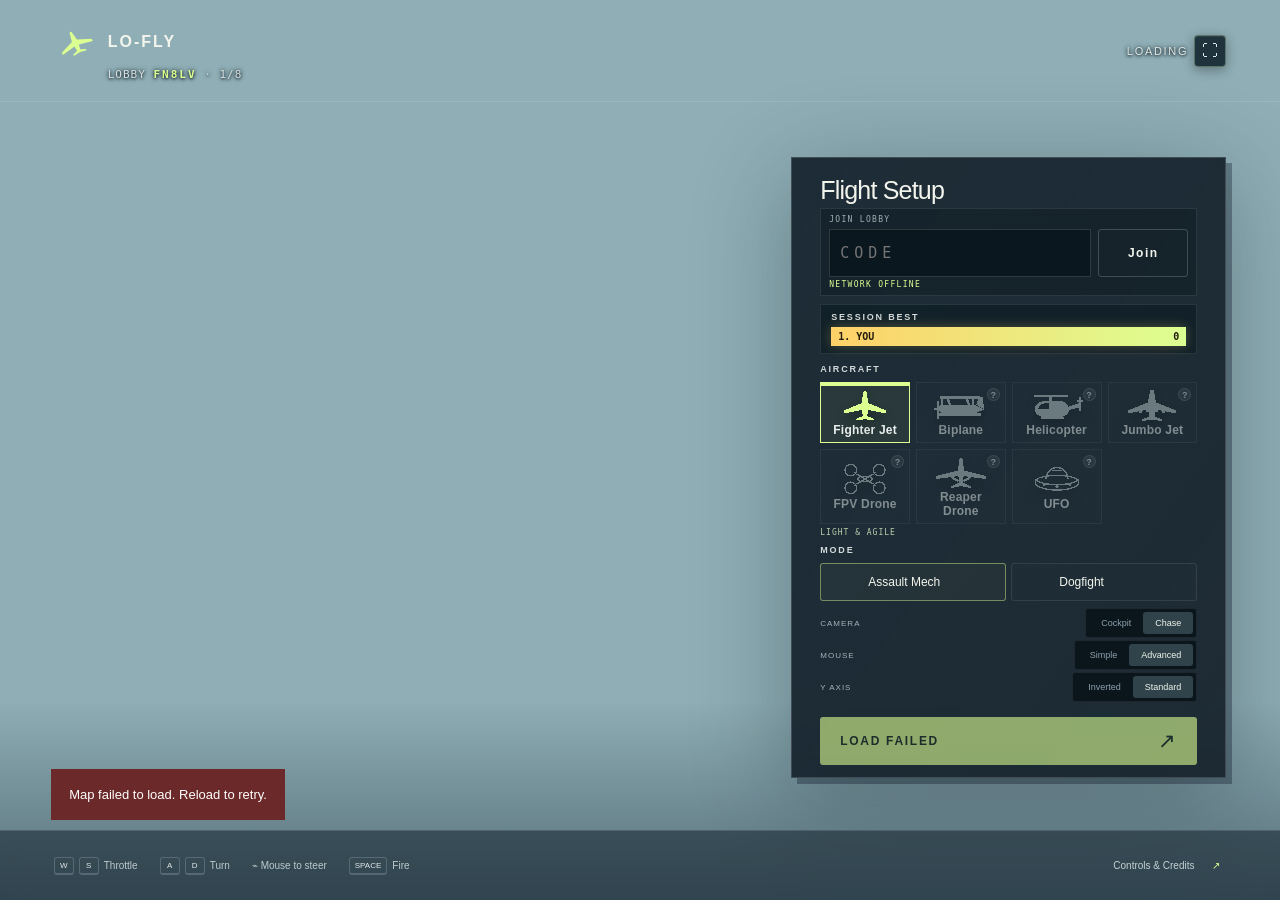
==== commit d188ae32: "Release white fair-weather clouds that darken as storms build from 64edd45" ====
--- a/index.html
+++ b/index.html
@@ -10,7 +10,7 @@
       rel="icon"
       href="data:image/svg+xml,%3Csvg xmlns='http://www.w3.org/2000/svg' viewBox='0 0 64 64'%3E%3Crect width='64' height='64' rx='12' fill='%23132129'/%3E%3Cpath d='M32 8 38 30 57 45 37 40 32 56 27 40 7 45 26 30Z' fill='%23dbff83'/%3E%3C/svg%3E"
     />
-    <script type="module" crossorigin src="/assets/index-CZmBAwpa.js"></script>
+    <script type="module" crossorigin src="/assets/index-B0lbQO3r.js"></script>
     <link rel="stylesheet" crossorigin href="/assets/index-C0YrY9UM.css">
   </head>
   <body>
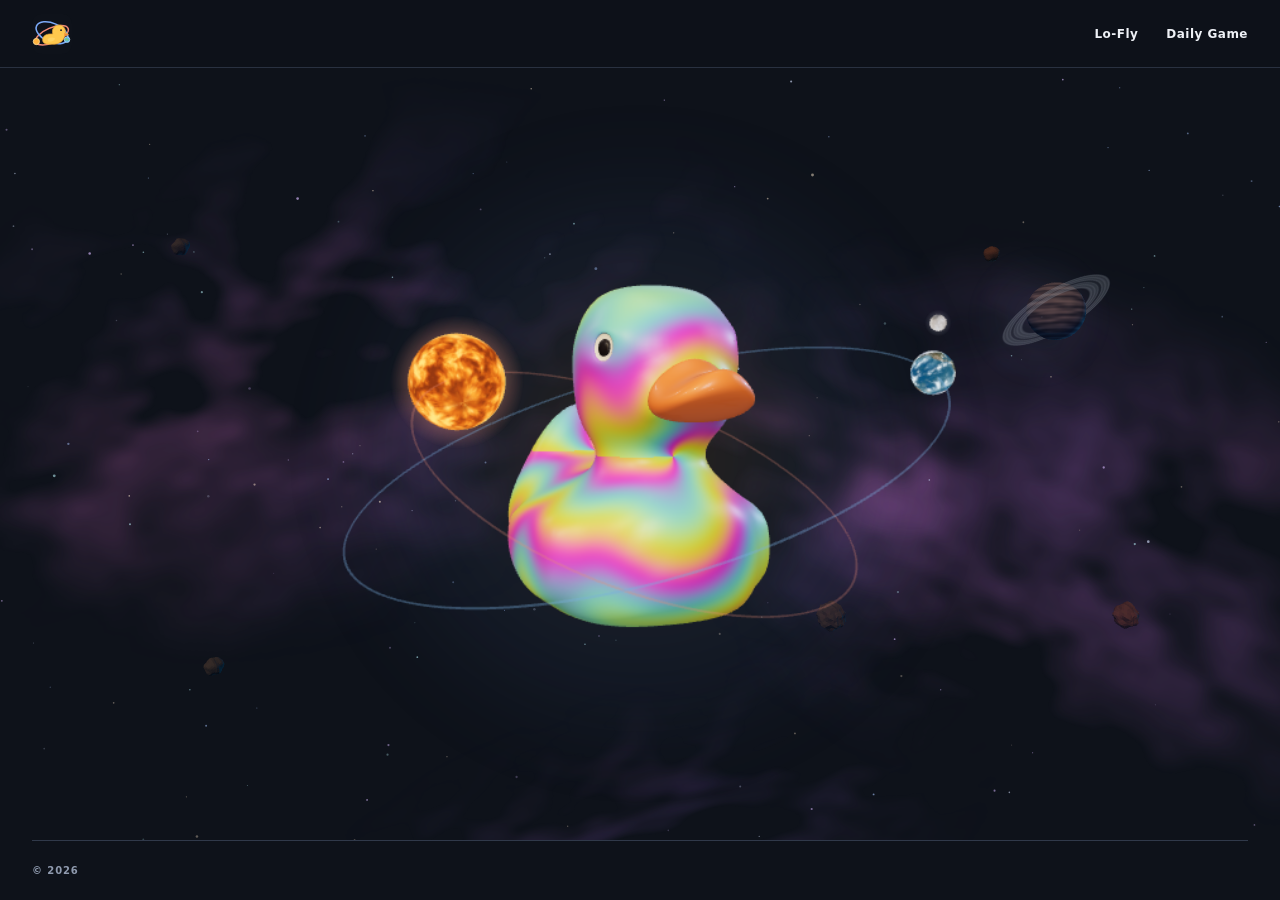
==== commit 32e73dc3: "Release jocoly.com: landing page, Lo-Fly 64edd45 and Daily Game c638921 (day 2)" ====
--- a/index.html
+++ b/index.html
@@ -1,19 +1,39 @@
 <!doctype html>
 <html lang="en">
   <head>
-    <meta charset="UTF-8" />
+    <meta charset="utf-8" />
     <meta name="viewport" content="width=device-width, initial-scale=1" />
-    <meta name="theme-color" content="#101b22" />
-    <meta name="description" content="Multiplayer voxel flight combat in the browser." />
-    <title>Lo-Fly</title>
-    <link
-      rel="icon"
-      href="data:image/svg+xml,%3Csvg xmlns='http://www.w3.org/2000/svg' viewBox='0 0 64 64'%3E%3Crect width='64' height='64' rx='12' fill='%23132129'/%3E%3Cpath d='M32 8 38 30 57 45 37 40 32 56 27 40 7 45 26 30Z' fill='%23dbff83'/%3E%3C/svg%3E"
-    />
-    <script type="module" crossorigin src="/assets/index-B0lbQO3r.js"></script>
-    <link rel="stylesheet" crossorigin href="/assets/index-C0YrY9UM.css">
+    <meta name="theme-color" content="#0e121a" />
+    <meta name="description" content="An interactive rubber duck in orbit. Play Lo-Fly and the Daily Game." />
+    <title>jocoly.com</title>
+    <link rel="icon" href="/assets/favicon-Bn6QUf4g.svg" type="image/svg+xml" />
+    <script type="module" crossorigin src="/assets/main-BErql2_E.js"></script>
+    <link rel="modulepreload" crossorigin href="/assets/site-ChT7_HaL.js">
+    <link rel="stylesheet" crossorigin href="/assets/site-DW9-_5zQ.css">
   </head>
   <body>
-    <div id="app"></div>
+    <a class="skip-link" href="#main">Skip to content</a>
+    <header class="site-header">
+      <div class="header-inner">
+        <a class="brand-mark" href="#top" aria-label="Back to top"><img src="data:image/svg+xml,%3csvg%20xmlns='http://www.w3.org/2000/svg'%20viewBox='0%200%2064%2064'%3e%3crect%20width='64'%20height='64'%20rx='15'%20fill='%230e121a'/%3e%3cellipse%20cx='32'%20cy='34'%20rx='28'%20ry='12'%20transform='rotate(-23%2032%2034)'%20fill='none'%20stroke='%23f28a77'%20stroke-width='2.4'/%3e%3cellipse%20cx='32'%20cy='30'%20rx='27'%20ry='15'%20transform='rotate(24%2032%2030)'%20fill='none'%20stroke='%237ba9f7'%20stroke-width='2.4'/%3e%3ccircle%20cx='7'%20cy='44'%20r='5'%20fill='%23ffb23f'%20stroke='%23ffe09a'%20stroke-width='1.3'/%3e%3ccircle%20cx='56'%20cy='41'%20r='4.5'%20fill='%2358b7eb'%20stroke='%23d2e9ff'%20stroke-width='1'/%3e%3cpath%20d='M54%2039c-1%200-2%201-2%202%201%200%201%201%202%202l2-1%202%201%201-2-2-1-1-2z'%20fill='%2379c988'/%3e%3cpath%20d='M17%2041c0-5.5%205.5-9%2012.5-9h3.8c-.4-1.3-.6-2.6-.6-3.8%200-6.1%204.6-10.7%2010.4-10.7s10.3%204.6%2010.3%2010.7v1.5l4.9%202.8-5.9%202.6c-1.9%208.1-8.5%2013.3-19.4%2013.3H28C21%2048.4%2017%2046.2%2017%2041Z'%20fill='%23ffc84d'%20stroke='%23e3a039'%20stroke-width='1.2'%20stroke-linejoin='round'/%3e%3cpath%20d='M51%2030.5%2059%2033l-7.4%203.1c.6-1.8.5-3.8-.6-5.6Z'%20fill='%23f28a3b'/%3e%3cpath%20d='M25%2040c4-3%208-3%2012-1-2%204-6%206-11%205'%20fill='%23ffda72'%20opacity='.65'/%3e%3ccircle%20cx='46.5'%20cy='25.8'%20r='1.5'%20fill='%2325252c'/%3e%3c/svg%3e" alt="" /></a>
+        <nav class="site-nav" aria-label="Main navigation"><a href="/lo-fly/" data-lo-fly-link>Lo-Fly</a><a href="/daily-game/">Daily Game</a></nav>
+      </div>
+    </header>
+
+    <main id="main">
+      <section class="hero" id="top" aria-labelledby="hero-title">
+        <h1 class="sr-only" id="hero-title">Interactive rubber duck</h1>
+        <canvas class="space-field" aria-hidden="true"></canvas>
+        <canvas class="space-objects" aria-hidden="true"></canvas>
+        <div class="hero-art">
+          <span class="art-halo" aria-hidden="true"></span>
+          <canvas class="scene-canvas" aria-hidden="true"></canvas>
+          <button class="duck-hit-target" type="button" aria-label="Move the cursor across the duck to slap it. Click to change its colors."></button>
+          <span class="sr-only" id="filter-status" aria-live="polite"></span>
+        </div>
+      </section>
+    </main>
+
+    <footer class="site-footer"><span>© 2026</span></footer>
   </body>
 </html>
--- a/assets/site-DW9-_5zQ.css
+++ b/assets/site-DW9-_5zQ.css
@@ -0,0 +1 @@
+@layer properties{@supports (((-webkit-hyphens:none)) and (not (margin-trim:inline))) or ((-moz-orient:inline) and (not (color:rgb(from red r g b)))){*,:before,:after,::backdrop{--tw-rotate-x:initial;--tw-rotate-y:initial;--tw-rotate-z:initial;--tw-skew-x:initial;--tw-skew-y:initial;--tw-border-style:solid;--tw-shadow:0 0 #0000;--tw-shadow-color:initial;--tw-shadow-alpha:100%;--tw-inset-shadow:0 0 #0000;--tw-inset-shadow-color:initial;--tw-inset-shadow-alpha:100%;--tw-ring-color:initial;--tw-ring-shadow:0 0 #0000;--tw-inset-ring-color:initial;--tw-inset-ring-shadow:0 0 #0000;--tw-ring-inset:initial;--tw-ring-offset-width:0px;--tw-ring-offset-color:#fff;--tw-ring-offset-shadow:0 0 #0000;--tw-outline-style:solid;--tw-blur:initial;--tw-brightness:initial;--tw-contrast:initial;--tw-grayscale:initial;--tw-hue-rotate:initial;--tw-invert:initial;--tw-opacity:initial;--tw-saturate:initial;--tw-sepia:initial;--tw-drop-shadow:initial;--tw-drop-shadow-color:initial;--tw-drop-shadow-alpha:100%;--tw-drop-shadow-size:initial}}}@layer theme{:root,:host{--font-sans:-apple-system, BlinkMacSystemFont, "Segoe UI", Roboto, "Helvetica Neue", "Noto Sans", Arial, sans-serif, "Apple Color Emoji", "Segoe UI Emoji", "Segoe UI Symbol", "Noto Color Emoji";--font-mono:ui-monospace, SFMono-Regular, Menlo, Monaco, Consolas, "Liberation Mono", "Courier New", monospace;--spacing:.25rem;--default-transition-duration:.15s;--default-transition-timing-function:cubic-bezier(.4, 0, .2, 1);--default-font-family:var(--font-sans);--default-mono-font-family:var(--font-mono)}}@layer base{*,:after,:before,::backdrop{box-sizing:border-box;border:0 solid;margin:0;padding:0}::file-selector-button{box-sizing:border-box;border:0 solid;margin:0;padding:0}html,:host{-webkit-text-size-adjust:100%;tab-size:4;line-height:1.5;font-family:var(--default-font-family,-apple-system, BlinkMacSystemFont, "Segoe UI", Roboto, "Helvetica Neue", "Noto Sans", Arial, sans-serif, "Apple Color Emoji", "Segoe UI Emoji", "Segoe UI Symbol", "Noto Color Emoji");font-feature-settings:var(--default-font-feature-settings,normal);font-variation-settings:var(--default-font-variation-settings,normal);-webkit-tap-highlight-color:transparent}hr{height:0;color:inherit;border-top-width:1px}abbr:where([title]){-webkit-text-decoration:underline dotted;text-decoration:underline dotted}h1,h2,h3,h4,h5,h6{font-size:inherit;font-weight:inherit}a{color:inherit;-webkit-text-decoration:inherit;text-decoration:inherit}b,strong{font-weight:bolder}code,kbd,samp,pre{font-family:var(--default-mono-font-family,ui-monospace, SFMono-Regular, Menlo, Monaco, Consolas, "Liberation Mono", "Courier New", monospace);font-feature-settings:var(--default-mono-font-feature-settings,normal);font-variation-settings:var(--default-mono-font-variation-settings,normal);font-size:1em}small{font-size:80%}sub,sup{vertical-align:baseline;font-size:75%;line-height:0;position:relative}sub{bottom:-.25em}sup{top:-.5em}table{text-indent:0;border-color:inherit;border-collapse:collapse}:-moz-focusring:where(:not(iframe)){outline:auto}progress{vertical-align:baseline}summary{display:list-item}ol,ul,menu{list-style:none}img,svg,video,canvas,audio,iframe,embed,object{vertical-align:middle;display:block}img,video{max-width:100%;height:auto}button,input,select,optgroup,textarea{font:inherit;font-feature-settings:inherit;font-variation-settings:inherit;letter-spacing:inherit;color:inherit;opacity:1;background-color:#0000;border-radius:0}::file-selector-button{font:inherit;font-feature-settings:inherit;font-variation-settings:inherit;letter-spacing:inherit;color:inherit;opacity:1;background-color:#0000;border-radius:0}:where(select:is([multiple],[size])) optgroup{font-weight:bolder}:where(select:is([multiple],[size])) optgroup option{padding-inline-start:20px}::file-selector-button{margin-inline-end:4px}::placeholder{opacity:1}@supports (not ((-webkit-appearance:-apple-pay-button))) or (contain-intrinsic-size:1px){::placeholder{color:currentColor}@supports (color:color-mix(in lab,red,red)){::placeholder{color:color-mix(in oklab,currentcolor 50%,transparent)}}}textarea{resize:vertical}::-webkit-search-decoration{-webkit-appearance:none}::-webkit-date-and-time-value{min-height:1lh;text-align:inherit}::-webkit-datetime-edit{display:inline-flex}::-webkit-datetime-edit-fields-wrapper{padding:0}::-webkit-datetime-edit{padding-block:0}::-webkit-datetime-edit-year-field{padding-block:0}::-webkit-datetime-edit-month-field{padding-block:0}::-webkit-datetime-edit-day-field{padding-block:0}::-webkit-datetime-edit-hour-field{padding-block:0}::-webkit-datetime-edit-minute-field{padding-block:0}::-webkit-datetime-edit-second-field{padding-block:0}::-webkit-datetime-edit-millisecond-field{padding-block:0}::-webkit-datetime-edit-meridiem-field{padding-block:0}::-webkit-calendar-picker-indicator{line-height:1}:-moz-ui-invalid{box-shadow:none}button,input:where([type=button],[type=reset],[type=submit]){appearance:button}::file-selector-button{appearance:button}::-webkit-inner-spin-button{height:auto}::-webkit-outer-spin-button{height:auto}[hidden]:where(:not([hidden=until-found])){display:none!important}}@layer components;@layer utilities{.visible{visibility:visible}.sr-only{clip-path:inset(50%);white-space:nowrap;border-width:0;width:1px;height:1px;margin:-1px;padding:0;position:absolute;overflow:hidden}.fixed{position:fixed}.relative{position:relative}.static{position:static}.block{display:block}.grid{display:grid}.hidden{display:none}.h-9{height:calc(var(--spacing) * 9)}.transform{transform:var(--tw-rotate-x,) var(--tw-rotate-y,) var(--tw-rotate-z,) var(--tw-skew-x,) var(--tw-skew-y,)}.border{border-style:var(--tw-border-style);border-width:1px}.italic{font-style:italic}.antialiased{-webkit-font-smoothing:antialiased;-moz-osx-font-smoothing:grayscale}.shadow{--tw-shadow:0 1px 3px 0 var(--tw-shadow-color,#0000001a), 0 1px 2px -1px var(--tw-shadow-color,#0000001a);box-shadow:var(--tw-inset-shadow),var(--tw-inset-ring-shadow),var(--tw-ring-offset-shadow),var(--tw-ring-shadow),var(--tw-shadow)}.ring{--tw-ring-shadow:var(--tw-ring-inset,) 0 0 0 calc(1px + var(--tw-ring-offset-width)) var(--tw-ring-color,currentcolor);box-shadow:var(--tw-inset-shadow),var(--tw-inset-ring-shadow),var(--tw-ring-offset-shadow),var(--tw-ring-shadow),var(--tw-shadow)}.outline{outline-style:var(--tw-outline-style);outline-width:1px}.invert{--tw-invert:invert(100%);filter:var(--tw-blur,) var(--tw-brightness,) var(--tw-contrast,) var(--tw-grayscale,) var(--tw-hue-rotate,) var(--tw-invert,) var(--tw-saturate,) var(--tw-sepia,) var(--tw-drop-shadow,)}.filter{filter:var(--tw-blur,) var(--tw-brightness,) var(--tw-contrast,) var(--tw-grayscale,) var(--tw-hue-rotate,) var(--tw-invert,) var(--tw-saturate,) var(--tw-sepia,) var(--tw-drop-shadow,)}.transition{transition-property:color,background-color,border-color,outline-color,text-decoration-color,fill,stroke,--tw-gradient-from,--tw-gradient-via,--tw-gradient-to,opacity,box-shadow,transform,translate,scale,rotate,filter,-webkit-backdrop-filter,backdrop-filter,display,content-visibility,overlay,pointer-events;transition-timing-function:var(--tw-ease,var(--default-transition-timing-function));transition-duration:var(--tw-duration,var(--default-transition-duration))}}:root{color-scheme:dark}html{scroll-behavior:smooth}body{color:#eef1f6;background:#0e121a;flex-direction:column;min-height:100svh;margin:0;font-family:Inter,ui-sans-serif,system-ui,sans-serif;display:flex}a{color:inherit;text-decoration:none}button{font:inherit}a:focus-visible,button:focus-visible{outline-offset:5px;outline:2px solid #aabdff}.sr-only{clip:rect(0,0,0,0);white-space:nowrap;border:0;width:1px;height:1px;margin:-1px;padding:0;position:absolute;overflow:hidden}.skip-link{z-index:100;color:#0e121a;background:#e8edff;padding:10px 14px;position:fixed;top:-70px;left:12px}.skip-link:focus{top:12px}.site-header{-webkit-backdrop-filter:blur(18px);backdrop-filter:blur(18px);z-index:5;background:#0e121aeb;border-bottom:1px solid #293140;flex:none;height:68px}.header-inner{justify-content:space-between;align-items:center;width:min(100% - 64px,1280px);height:100%;margin-inline:auto;display:flex}.brand-mark{place-items:center;width:40px;height:40px;display:grid}.brand-mark img{width:40px;height:40px;display:block}.site-nav{letter-spacing:.04em;gap:28px;font-size:12px;font-weight:650;display:flex}.site-nav a,.site-nav [aria-current=page]{align-items:center;padding:12px 0;display:inline-flex}.site-nav a:hover{color:#aabdff}main{flex:1;min-height:0;display:grid}.hero{isolation:isolate;place-items:center;min-height:calc(100svh - 130px);display:grid;position:relative;overflow:hidden}.space-field,.space-objects{pointer-events:none;width:100%;height:100%;display:block;position:absolute;inset:0}.space-field{z-index:0}.space-objects{z-index:1;opacity:.65}.hero-art{aspect-ratio:1;z-index:2;pointer-events:none;width:min(100vw - 32px,100svh - 142px,850px);position:relative}.art-halo{filter:blur(38px);background:radial-gradient(circle,#d4933222 4%,#4b68a31b 47%,#0000 76%);border-radius:50%;position:absolute;inset:11%}.scene-canvas{opacity:0;pointer-events:none;width:100%;height:100%;transition:opacity .4s;display:block;position:absolute;inset:0}.hero-art.scene-ready .scene-canvas{opacity:1}.duck-hit-target{z-index:1;pointer-events:auto;touch-action:pan-y;background:0 0;border:0;width:56%;height:67%;padding:0;position:absolute;top:17%;left:22%}.duck-hit-target:disabled{pointer-events:none}.duck-hit-target:focus-visible{border-radius:50%;outline:2px solid #aabdff}.site-footer{color:#8f9aae;letter-spacing:.09em;border-top:1px solid #30394a;flex:none;justify-content:space-between;align-items:center;width:min(100% - 64px,1280px);min-height:60px;margin-inline:auto;font-size:10px;font-weight:650;display:flex}.game-page{height:100svh;overflow:hidden}.game-page main{flex:1;min-height:0;display:block}.game-frame{background:#101b22;border:0;width:100%;height:100%;display:block}@media(max-width:520px){.site-header{height:58px}.header-inner,.site-footer{width:calc(100% - 36px)}.hero{min-height:calc(100svh - 112px)}.hero-art{width:min(100vw - 4px,100svh - 126px)}.site-footer{min-height:54px}}@media(prefers-reduced-motion:reduce){html{scroll-behavior:auto}.scene-canvas{transition:none}}@property --tw-rotate-x{syntax:"*";inherits:false}@property --tw-rotate-y{syntax:"*";inherits:false}@property --tw-rotate-z{syntax:"*";inherits:false}@property --tw-skew-x{syntax:"*";inherits:false}@property --tw-skew-y{syntax:"*";inherits:false}@property --tw-border-style{syntax:"*";inherits:false;initial-value:solid}@property --tw-shadow{syntax:"*";inherits:false;initial-value:0 0 #0000}@property --tw-shadow-color{syntax:"*";inherits:false}@property --tw-shadow-alpha{syntax:"<percentage>";inherits:false;initial-value:100%}@property --tw-inset-shadow{syntax:"*";inherits:false;initial-value:0 0 #0000}@property --tw-inset-shadow-color{syntax:"*";inherits:false}@property --tw-inset-shadow-alpha{syntax:"<percentage>";inherits:false;initial-value:100%}@property --tw-ring-color{syntax:"*";inherits:false}@property --tw-ring-shadow{syntax:"*";inherits:false;initial-value:0 0 #0000}@property --tw-inset-ring-color{syntax:"*";inherits:false}@property --tw-inset-ring-shadow{syntax:"*";inherits:false;initial-value:0 0 #0000}@property --tw-ring-inset{syntax:"*";inherits:false}@property --tw-ring-offset-width{syntax:"<length>";inherits:false;initial-value:0}@property --tw-ring-offset-color{syntax:"*";inherits:false;initial-value:#fff}@property --tw-ring-offset-shadow{syntax:"*";inherits:false;initial-value:0 0 #0000}@property --tw-outline-style{syntax:"*";inherits:false;initial-value:solid}@property --tw-blur{syntax:"*";inherits:false}@property --tw-brightness{syntax:"*";inherits:false}@property --tw-contrast{syntax:"*";inherits:false}@property --tw-grayscale{syntax:"*";inherits:false}@property --tw-hue-rotate{syntax:"*";inherits:false}@property --tw-invert{syntax:"*";inherits:false}@property --tw-opacity{syntax:"*";inherits:false}@property --tw-saturate{syntax:"*";inherits:false}@property --tw-sepia{syntax:"*";inherits:false}@property --tw-drop-shadow{syntax:"*";inherits:false}@property --tw-drop-shadow-color{syntax:"*";inherits:false}@property --tw-drop-shadow-alpha{syntax:"<percentage>";inherits:false;initial-value:100%}@property --tw-drop-shadow-size{syntax:"*";inherits:false}
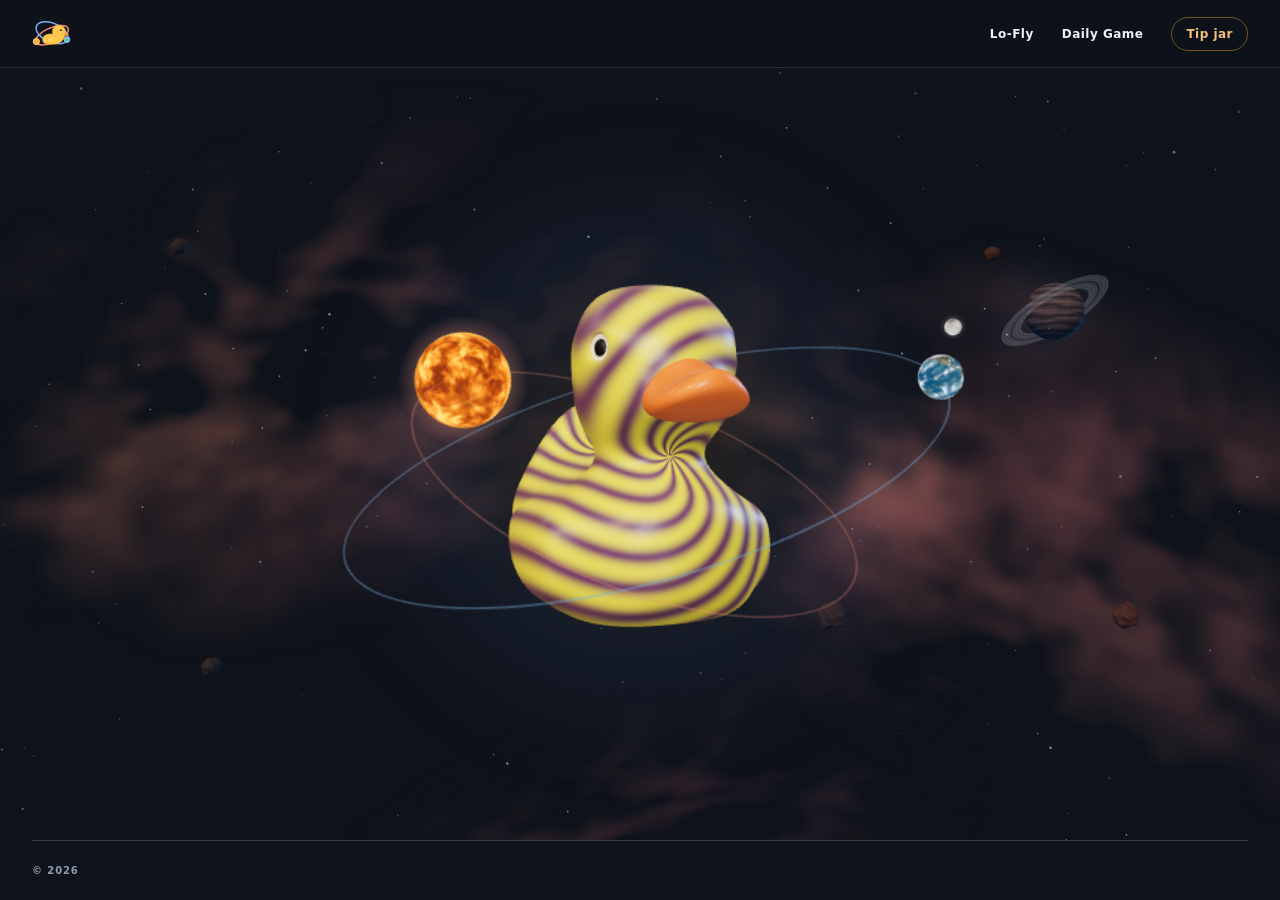
==== commit 7e6a02cf: "Release the Ko-fi tip jar from jocoly-site faf30bc with Lo-Fly 64edd45 and Daily Game c638921" ====
--- a/index.html
+++ b/index.html
@@ -7,16 +7,19 @@
     <meta name="description" content="An interactive rubber duck in orbit. Play Lo-Fly and the Daily Game." />
     <title>jocoly.com</title>
     <link rel="icon" href="/assets/favicon-Bn6QUf4g.svg" type="image/svg+xml" />
-    <script type="module" crossorigin src="/assets/main-BErql2_E.js"></script>
-    <link rel="modulepreload" crossorigin href="/assets/site-ChT7_HaL.js">
-    <link rel="stylesheet" crossorigin href="/assets/site-DW9-_5zQ.css">
+    <script type="module" crossorigin src="/assets/main-BSyM4T4b.js"></script>
+    <link rel="modulepreload" crossorigin href="/assets/site-DMFkicKi.js">
+    <link rel="stylesheet" crossorigin href="/assets/site-DRR5UtnZ.css">
   </head>
   <body>
     <a class="skip-link" href="#main">Skip to content</a>
     <header class="site-header">
       <div class="header-inner">
         <a class="brand-mark" href="#top" aria-label="Back to top"><img src="data:image/svg+xml,%3csvg%20xmlns='http://www.w3.org/2000/svg'%20viewBox='0%200%2064%2064'%3e%3crect%20width='64'%20height='64'%20rx='15'%20fill='%230e121a'/%3e%3cellipse%20cx='32'%20cy='34'%20rx='28'%20ry='12'%20transform='rotate(-23%2032%2034)'%20fill='none'%20stroke='%23f28a77'%20stroke-width='2.4'/%3e%3cellipse%20cx='32'%20cy='30'%20rx='27'%20ry='15'%20transform='rotate(24%2032%2030)'%20fill='none'%20stroke='%237ba9f7'%20stroke-width='2.4'/%3e%3ccircle%20cx='7'%20cy='44'%20r='5'%20fill='%23ffb23f'%20stroke='%23ffe09a'%20stroke-width='1.3'/%3e%3ccircle%20cx='56'%20cy='41'%20r='4.5'%20fill='%2358b7eb'%20stroke='%23d2e9ff'%20stroke-width='1'/%3e%3cpath%20d='M54%2039c-1%200-2%201-2%202%201%200%201%201%202%202l2-1%202%201%201-2-2-1-1-2z'%20fill='%2379c988'/%3e%3cpath%20d='M17%2041c0-5.5%205.5-9%2012.5-9h3.8c-.4-1.3-.6-2.6-.6-3.8%200-6.1%204.6-10.7%2010.4-10.7s10.3%204.6%2010.3%2010.7v1.5l4.9%202.8-5.9%202.6c-1.9%208.1-8.5%2013.3-19.4%2013.3H28C21%2048.4%2017%2046.2%2017%2041Z'%20fill='%23ffc84d'%20stroke='%23e3a039'%20stroke-width='1.2'%20stroke-linejoin='round'/%3e%3cpath%20d='M51%2030.5%2059%2033l-7.4%203.1c.6-1.8.5-3.8-.6-5.6Z'%20fill='%23f28a3b'/%3e%3cpath%20d='M25%2040c4-3%208-3%2012-1-2%204-6%206-11%205'%20fill='%23ffda72'%20opacity='.65'/%3e%3ccircle%20cx='46.5'%20cy='25.8'%20r='1.5'%20fill='%2325252c'/%3e%3c/svg%3e" alt="" /></a>
-        <nav class="site-nav" aria-label="Main navigation"><a href="/lo-fly/" data-lo-fly-link>Lo-Fly</a><a href="/daily-game/">Daily Game</a></nav>
+        <div class="header-actions">
+          <nav class="site-nav" aria-label="Main navigation"><a href="/lo-fly/" data-lo-fly-link>Lo-Fly</a><a href="/daily-game/">Daily Game</a></nav>
+          <a class="tip-jar" href="https://ko-fi.com/jocoly" target="_blank" rel="noopener" aria-label="Tip jar on Ko-fi (opens in a new tab)">Tip jar</a>
+        </div>
       </div>
     </header>
 
--- a/assets/site-DRR5UtnZ.css
+++ b/assets/site-DRR5UtnZ.css
@@ -0,0 +1 @@
+@layer properties{@supports (((-webkit-hyphens:none)) and (not (margin-trim:inline))) or ((-moz-orient:inline) and (not (color:rgb(from red r g b)))){*,:before,:after,::backdrop{--tw-rotate-x:initial;--tw-rotate-y:initial;--tw-rotate-z:initial;--tw-skew-x:initial;--tw-skew-y:initial;--tw-border-style:solid;--tw-shadow:0 0 #0000;--tw-shadow-color:initial;--tw-shadow-alpha:100%;--tw-inset-shadow:0 0 #0000;--tw-inset-shadow-color:initial;--tw-inset-shadow-alpha:100%;--tw-ring-color:initial;--tw-ring-shadow:0 0 #0000;--tw-inset-ring-color:initial;--tw-inset-ring-shadow:0 0 #0000;--tw-ring-inset:initial;--tw-ring-offset-width:0px;--tw-ring-offset-color:#fff;--tw-ring-offset-shadow:0 0 #0000;--tw-outline-style:solid;--tw-blur:initial;--tw-brightness:initial;--tw-contrast:initial;--tw-grayscale:initial;--tw-hue-rotate:initial;--tw-invert:initial;--tw-opacity:initial;--tw-saturate:initial;--tw-sepia:initial;--tw-drop-shadow:initial;--tw-drop-shadow-color:initial;--tw-drop-shadow-alpha:100%;--tw-drop-shadow-size:initial}}}@layer theme{:root,:host{--font-sans:-apple-system, BlinkMacSystemFont, "Segoe UI", Roboto, "Helvetica Neue", "Noto Sans", Arial, sans-serif, "Apple Color Emoji", "Segoe UI Emoji", "Segoe UI Symbol", "Noto Color Emoji";--font-mono:ui-monospace, SFMono-Regular, Menlo, Monaco, Consolas, "Liberation Mono", "Courier New", monospace;--spacing:.25rem;--default-transition-duration:.15s;--default-transition-timing-function:cubic-bezier(.4, 0, .2, 1);--default-font-family:var(--font-sans);--default-mono-font-family:var(--font-mono)}}@layer base{*,:after,:before,::backdrop{box-sizing:border-box;border:0 solid;margin:0;padding:0}::file-selector-button{box-sizing:border-box;border:0 solid;margin:0;padding:0}html,:host{-webkit-text-size-adjust:100%;tab-size:4;line-height:1.5;font-family:var(--default-font-family,-apple-system, BlinkMacSystemFont, "Segoe UI", Roboto, "Helvetica Neue", "Noto Sans", Arial, sans-serif, "Apple Color Emoji", "Segoe UI Emoji", "Segoe UI Symbol", "Noto Color Emoji");font-feature-settings:var(--default-font-feature-settings,normal);font-variation-settings:var(--default-font-variation-settings,normal);-webkit-tap-highlight-color:transparent}hr{height:0;color:inherit;border-top-width:1px}abbr:where([title]){-webkit-text-decoration:underline dotted;text-decoration:underline dotted}h1,h2,h3,h4,h5,h6{font-size:inherit;font-weight:inherit}a{color:inherit;-webkit-text-decoration:inherit;text-decoration:inherit}b,strong{font-weight:bolder}code,kbd,samp,pre{font-family:var(--default-mono-font-family,ui-monospace, SFMono-Regular, Menlo, Monaco, Consolas, "Liberation Mono", "Courier New", monospace);font-feature-settings:var(--default-mono-font-feature-settings,normal);font-variation-settings:var(--default-mono-font-variation-settings,normal);font-size:1em}small{font-size:80%}sub,sup{vertical-align:baseline;font-size:75%;line-height:0;position:relative}sub{bottom:-.25em}sup{top:-.5em}table{text-indent:0;border-color:inherit;border-collapse:collapse}:-moz-focusring:where(:not(iframe)){outline:auto}progress{vertical-align:baseline}summary{display:list-item}ol,ul,menu{list-style:none}img,svg,video,canvas,audio,iframe,embed,object{vertical-align:middle;display:block}img,video{max-width:100%;height:auto}button,input,select,optgroup,textarea{font:inherit;font-feature-settings:inherit;font-variation-settings:inherit;letter-spacing:inherit;color:inherit;opacity:1;background-color:#0000;border-radius:0}::file-selector-button{font:inherit;font-feature-settings:inherit;font-variation-settings:inherit;letter-spacing:inherit;color:inherit;opacity:1;background-color:#0000;border-radius:0}:where(select:is([multiple],[size])) optgroup{font-weight:bolder}:where(select:is([multiple],[size])) optgroup option{padding-inline-start:20px}::file-selector-button{margin-inline-end:4px}::placeholder{opacity:1}@supports (not ((-webkit-appearance:-apple-pay-button))) or (contain-intrinsic-size:1px){::placeholder{color:currentColor}@supports (color:color-mix(in lab,red,red)){::placeholder{color:color-mix(in oklab,currentcolor 50%,transparent)}}}textarea{resize:vertical}::-webkit-search-decoration{-webkit-appearance:none}::-webkit-date-and-time-value{min-height:1lh;text-align:inherit}::-webkit-datetime-edit{display:inline-flex}::-webkit-datetime-edit-fields-wrapper{padding:0}::-webkit-datetime-edit{padding-block:0}::-webkit-datetime-edit-year-field{padding-block:0}::-webkit-datetime-edit-month-field{padding-block:0}::-webkit-datetime-edit-day-field{padding-block:0}::-webkit-datetime-edit-hour-field{padding-block:0}::-webkit-datetime-edit-minute-field{padding-block:0}::-webkit-datetime-edit-second-field{padding-block:0}::-webkit-datetime-edit-millisecond-field{padding-block:0}::-webkit-datetime-edit-meridiem-field{padding-block:0}::-webkit-calendar-picker-indicator{line-height:1}:-moz-ui-invalid{box-shadow:none}button,input:where([type=button],[type=reset],[type=submit]){appearance:button}::file-selector-button{appearance:button}::-webkit-inner-spin-button{height:auto}::-webkit-outer-spin-button{height:auto}[hidden]:where(:not([hidden=until-found])){display:none!important}}@layer components;@layer utilities{.visible{visibility:visible}.sr-only{clip-path:inset(50%);white-space:nowrap;border-width:0;width:1px;height:1px;margin:-1px;padding:0;position:absolute;overflow:hidden}.fixed{position:fixed}.relative{position:relative}.static{position:static}.block{display:block}.grid{display:grid}.hidden{display:none}.h-9{height:calc(var(--spacing) * 9)}.transform{transform:var(--tw-rotate-x,) var(--tw-rotate-y,) var(--tw-rotate-z,) var(--tw-skew-x,) var(--tw-skew-y,)}.border{border-style:var(--tw-border-style);border-width:1px}.italic{font-style:italic}.antialiased{-webkit-font-smoothing:antialiased;-moz-osx-font-smoothing:grayscale}.shadow{--tw-shadow:0 1px 3px 0 var(--tw-shadow-color,#0000001a), 0 1px 2px -1px var(--tw-shadow-color,#0000001a);box-shadow:var(--tw-inset-shadow),var(--tw-inset-ring-shadow),var(--tw-ring-offset-shadow),var(--tw-ring-shadow),var(--tw-shadow)}.ring{--tw-ring-shadow:var(--tw-ring-inset,) 0 0 0 calc(1px + var(--tw-ring-offset-width)) var(--tw-ring-color,currentcolor);box-shadow:var(--tw-inset-shadow),var(--tw-inset-ring-shadow),var(--tw-ring-offset-shadow),var(--tw-ring-shadow),var(--tw-shadow)}.outline{outline-style:var(--tw-outline-style);outline-width:1px}.invert{--tw-invert:invert(100%);filter:var(--tw-blur,) var(--tw-brightness,) var(--tw-contrast,) var(--tw-grayscale,) var(--tw-hue-rotate,) var(--tw-invert,) var(--tw-saturate,) var(--tw-sepia,) var(--tw-drop-shadow,)}.filter{filter:var(--tw-blur,) var(--tw-brightness,) var(--tw-contrast,) var(--tw-grayscale,) var(--tw-hue-rotate,) var(--tw-invert,) var(--tw-saturate,) var(--tw-sepia,) var(--tw-drop-shadow,)}.transition{transition-property:color,background-color,border-color,outline-color,text-decoration-color,fill,stroke,--tw-gradient-from,--tw-gradient-via,--tw-gradient-to,opacity,box-shadow,transform,translate,scale,rotate,filter,-webkit-backdrop-filter,backdrop-filter,display,content-visibility,overlay,pointer-events;transition-timing-function:var(--tw-ease,var(--default-transition-timing-function));transition-duration:var(--tw-duration,var(--default-transition-duration))}}:root{color-scheme:dark}html{scroll-behavior:smooth}body{color:#eef1f6;background:#0e121a;flex-direction:column;min-height:100svh;margin:0;font-family:Inter,ui-sans-serif,system-ui,sans-serif;display:flex}a{color:inherit;text-decoration:none}button{font:inherit}a:focus-visible,button:focus-visible{outline-offset:5px;outline:2px solid #aabdff}.sr-only{clip:rect(0,0,0,0);white-space:nowrap;border:0;width:1px;height:1px;margin:-1px;padding:0;position:absolute;overflow:hidden}.skip-link{z-index:100;color:#0e121a;background:#e8edff;padding:10px 14px;position:fixed;top:-70px;left:12px}.skip-link:focus{top:12px}.site-header{-webkit-backdrop-filter:blur(18px);backdrop-filter:blur(18px);z-index:5;background:#0e121aeb;border-bottom:1px solid #293140;flex:none;height:68px}.header-inner{justify-content:space-between;align-items:center;width:min(100% - 64px,1280px);height:100%;margin-inline:auto;display:flex}.brand-mark{place-items:center;width:40px;height:40px;display:grid}.brand-mark img{width:40px;height:40px;display:block}.site-nav{letter-spacing:.04em;gap:28px;font-size:12px;font-weight:650;display:flex}.site-nav a,.site-nav [aria-current=page]{align-items:center;padding:12px 0;display:inline-flex}.site-nav a:hover{color:#aabdff}.header-actions{align-items:center;gap:28px;display:flex}.tip-jar{color:#f3c27a;letter-spacing:.04em;white-space:nowrap;border:1px solid #d4933280;border-radius:999px;align-items:center;padding:7px 14px;font-size:12px;font-weight:650;transition:background-color .15s,border-color .15s;display:inline-flex}.tip-jar:hover{background:#d4933224;border-color:#d49332}main{flex:1;min-height:0;display:grid}.hero{isolation:isolate;place-items:center;min-height:calc(100svh - 130px);display:grid;position:relative;overflow:hidden}.space-field,.space-objects{pointer-events:none;width:100%;height:100%;display:block;position:absolute;inset:0}.space-field{z-index:0}.space-objects{z-index:1;opacity:.65}.hero-art{aspect-ratio:1;z-index:2;pointer-events:none;width:min(100vw - 32px,100svh - 142px,850px);position:relative}.art-halo{filter:blur(38px);background:radial-gradient(circle,#d4933222 4%,#4b68a31b 47%,#0000 76%);border-radius:50%;position:absolute;inset:11%}.scene-canvas{opacity:0;pointer-events:none;width:100%;height:100%;transition:opacity .4s;display:block;position:absolute;inset:0}.hero-art.scene-ready .scene-canvas{opacity:1}.duck-hit-target{z-index:1;pointer-events:auto;touch-action:pan-y;background:0 0;border:0;width:56%;height:67%;padding:0;position:absolute;top:17%;left:22%}.duck-hit-target:disabled{pointer-events:none}.duck-hit-target:focus-visible{border-radius:50%;outline:2px solid #aabdff}.site-footer{color:#8f9aae;letter-spacing:.09em;border-top:1px solid #30394a;flex:none;justify-content:space-between;align-items:center;width:min(100% - 64px,1280px);min-height:60px;margin-inline:auto;font-size:10px;font-weight:650;display:flex}.game-page{height:100svh;overflow:hidden}.game-page main{flex:1;min-height:0;display:block}.game-frame{background:#101b22;border:0;width:100%;height:100%;display:block}@media(max-width:520px){.site-header{height:58px}.header-inner,.site-footer{width:calc(100% - 36px)}.header-actions,.site-nav{gap:18px}.tip-jar{padding:6px 11px}.hero{min-height:calc(100svh - 112px)}.hero-art{width:min(100vw - 4px,100svh - 126px)}.site-footer{min-height:54px}}@media(prefers-reduced-motion:reduce){html{scroll-behavior:auto}.scene-canvas{transition:none}}@property --tw-rotate-x{syntax:"*";inherits:false}@property --tw-rotate-y{syntax:"*";inherits:false}@property --tw-rotate-z{syntax:"*";inherits:false}@property --tw-skew-x{syntax:"*";inherits:false}@property --tw-skew-y{syntax:"*";inherits:false}@property --tw-border-style{syntax:"*";inherits:false;initial-value:solid}@property --tw-shadow{syntax:"*";inherits:false;initial-value:0 0 #0000}@property --tw-shadow-color{syntax:"*";inherits:false}@property --tw-shadow-alpha{syntax:"<percentage>";inherits:false;initial-value:100%}@property --tw-inset-shadow{syntax:"*";inherits:false;initial-value:0 0 #0000}@property --tw-inset-shadow-color{syntax:"*";inherits:false}@property --tw-inset-shadow-alpha{syntax:"<percentage>";inherits:false;initial-value:100%}@property --tw-ring-color{syntax:"*";inherits:false}@property --tw-ring-shadow{syntax:"*";inherits:false;initial-value:0 0 #0000}@property --tw-inset-ring-color{syntax:"*";inherits:false}@property --tw-inset-ring-shadow{syntax:"*";inherits:false;initial-value:0 0 #0000}@property --tw-ring-inset{syntax:"*";inherits:false}@property --tw-ring-offset-width{syntax:"<length>";inherits:false;initial-value:0}@property --tw-ring-offset-color{syntax:"*";inherits:false;initial-value:#fff}@property --tw-ring-offset-shadow{syntax:"*";inherits:false;initial-value:0 0 #0000}@property --tw-outline-style{syntax:"*";inherits:false;initial-value:solid}@property --tw-blur{syntax:"*";inherits:false}@property --tw-brightness{syntax:"*";inherits:false}@property --tw-contrast{syntax:"*";inherits:false}@property --tw-grayscale{syntax:"*";inherits:false}@property --tw-hue-rotate{syntax:"*";inherits:false}@property --tw-invert{syntax:"*";inherits:false}@property --tw-opacity{syntax:"*";inherits:false}@property --tw-saturate{syntax:"*";inherits:false}@property --tw-sepia{syntax:"*";inherits:false}@property --tw-drop-shadow{syntax:"*";inherits:false}@property --tw-drop-shadow-color{syntax:"*";inherits:false}@property --tw-drop-shadow-alpha{syntax:"<percentage>";inherits:false;initial-value:100%}@property --tw-drop-shadow-size{syntax:"*";inherits:false}
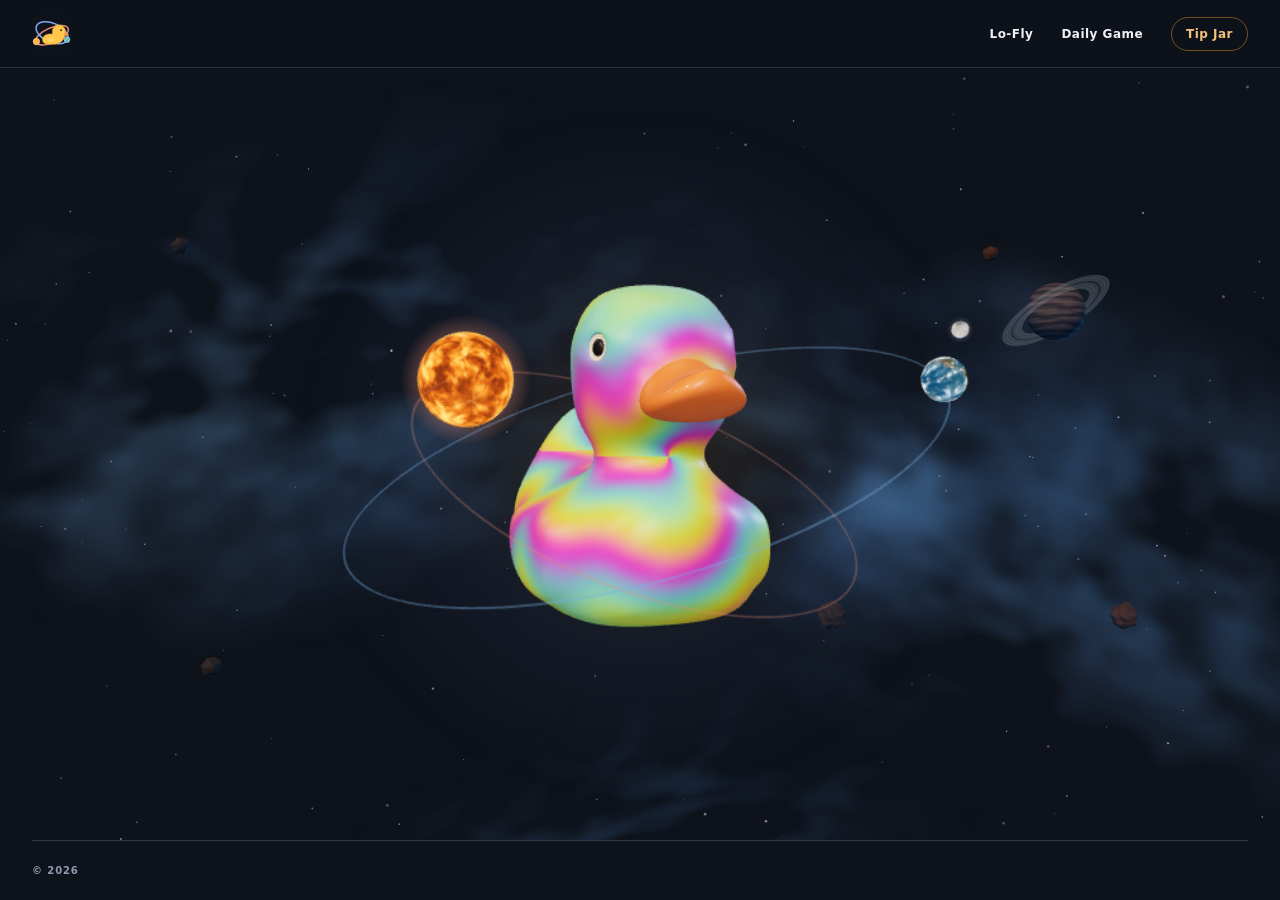
==== commit aa1337ad: "Release the Tip Jar capitalization from jocoly-site 5f075a7 with Lo-Fly 64edd45 and Daily Game c6389" ====
--- a/index.html
+++ b/index.html
@@ -18,7 +18,7 @@
         <a class="brand-mark" href="#top" aria-label="Back to top"><img src="data:image/svg+xml,%3csvg%20xmlns='http://www.w3.org/2000/svg'%20viewBox='0%200%2064%2064'%3e%3crect%20width='64'%20height='64'%20rx='15'%20fill='%230e121a'/%3e%3cellipse%20cx='32'%20cy='34'%20rx='28'%20ry='12'%20transform='rotate(-23%2032%2034)'%20fill='none'%20stroke='%23f28a77'%20stroke-width='2.4'/%3e%3cellipse%20cx='32'%20cy='30'%20rx='27'%20ry='15'%20transform='rotate(24%2032%2030)'%20fill='none'%20stroke='%237ba9f7'%20stroke-width='2.4'/%3e%3ccircle%20cx='7'%20cy='44'%20r='5'%20fill='%23ffb23f'%20stroke='%23ffe09a'%20stroke-width='1.3'/%3e%3ccircle%20cx='56'%20cy='41'%20r='4.5'%20fill='%2358b7eb'%20stroke='%23d2e9ff'%20stroke-width='1'/%3e%3cpath%20d='M54%2039c-1%200-2%201-2%202%201%200%201%201%202%202l2-1%202%201%201-2-2-1-1-2z'%20fill='%2379c988'/%3e%3cpath%20d='M17%2041c0-5.5%205.5-9%2012.5-9h3.8c-.4-1.3-.6-2.6-.6-3.8%200-6.1%204.6-10.7%2010.4-10.7s10.3%204.6%2010.3%2010.7v1.5l4.9%202.8-5.9%202.6c-1.9%208.1-8.5%2013.3-19.4%2013.3H28C21%2048.4%2017%2046.2%2017%2041Z'%20fill='%23ffc84d'%20stroke='%23e3a039'%20stroke-width='1.2'%20stroke-linejoin='round'/%3e%3cpath%20d='M51%2030.5%2059%2033l-7.4%203.1c.6-1.8.5-3.8-.6-5.6Z'%20fill='%23f28a3b'/%3e%3cpath%20d='M25%2040c4-3%208-3%2012-1-2%204-6%206-11%205'%20fill='%23ffda72'%20opacity='.65'/%3e%3ccircle%20cx='46.5'%20cy='25.8'%20r='1.5'%20fill='%2325252c'/%3e%3c/svg%3e" alt="" /></a>
         <div class="header-actions">
           <nav class="site-nav" aria-label="Main navigation"><a href="/lo-fly/" data-lo-fly-link>Lo-Fly</a><a href="/daily-game/">Daily Game</a></nav>
-          <a class="tip-jar" href="https://ko-fi.com/jocoly" target="_blank" rel="noopener" aria-label="Tip jar on Ko-fi (opens in a new tab)">Tip jar</a>
+          <a class="tip-jar" href="https://ko-fi.com/jocoly" target="_blank" rel="noopener" aria-label="Tip Jar on Ko-fi (opens in a new tab)">Tip Jar</a>
         </div>
       </div>
     </header>
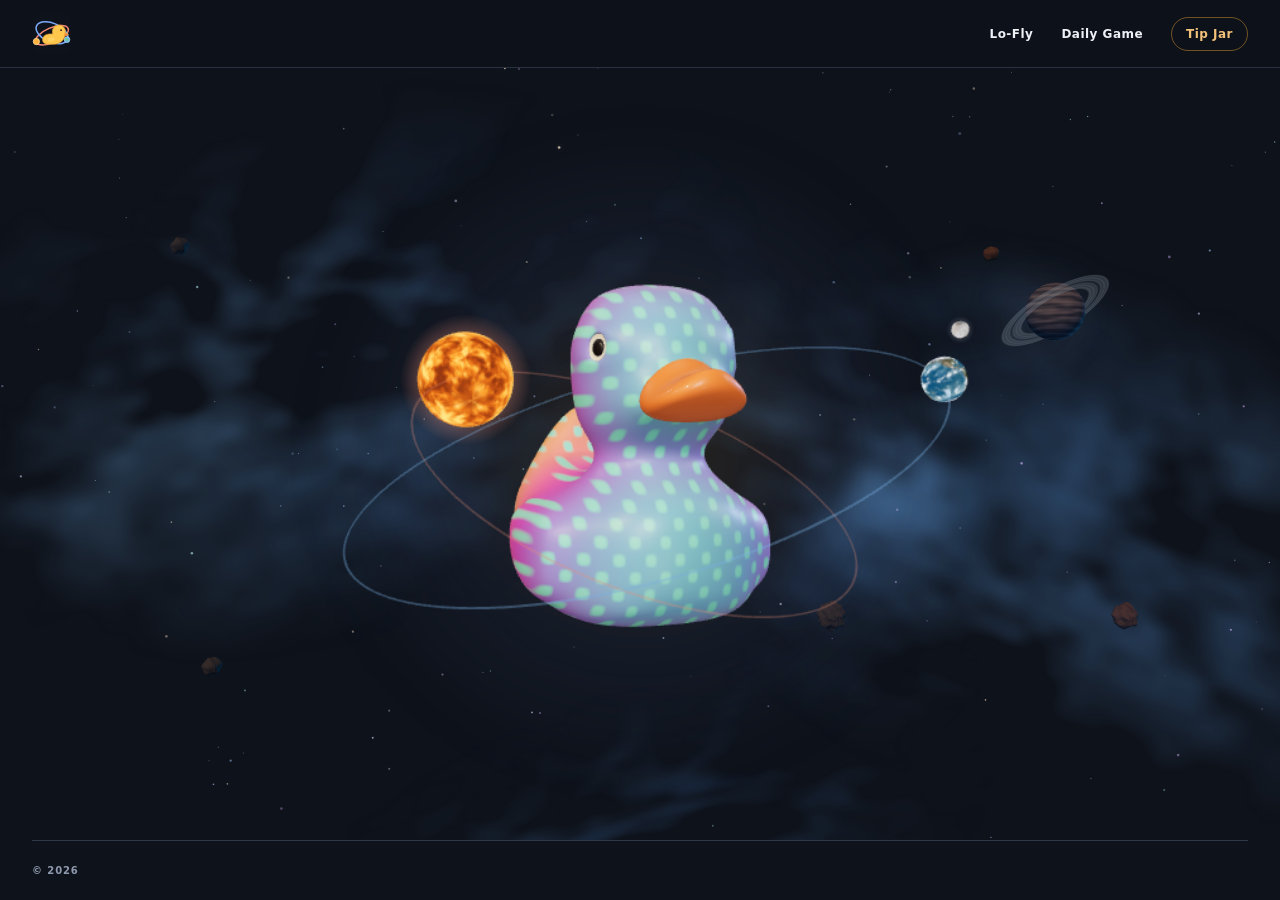
==== commit 7e805ebe: "Release visitor stats from jocoly-site df04898 with Lo-Fly 64edd45 and Daily Game c638921 Co-Authore" ====
--- a/index.html
+++ b/index.html
@@ -7,8 +7,8 @@
     <meta name="description" content="An interactive rubber duck in orbit. Play Lo-Fly and the Daily Game." />
     <title>jocoly.com</title>
     <link rel="icon" href="/assets/favicon-Bn6QUf4g.svg" type="image/svg+xml" />
-    <script type="module" crossorigin src="/assets/main-BSyM4T4b.js"></script>
-    <link rel="modulepreload" crossorigin href="/assets/site-DMFkicKi.js">
+    <script type="module" crossorigin src="/assets/main-D7P7bTsN.js"></script>
+    <link rel="modulepreload" crossorigin href="/assets/site-CeH1Q-Rx.js">
     <link rel="stylesheet" crossorigin href="/assets/site-DRR5UtnZ.css">
   </head>
   <body>
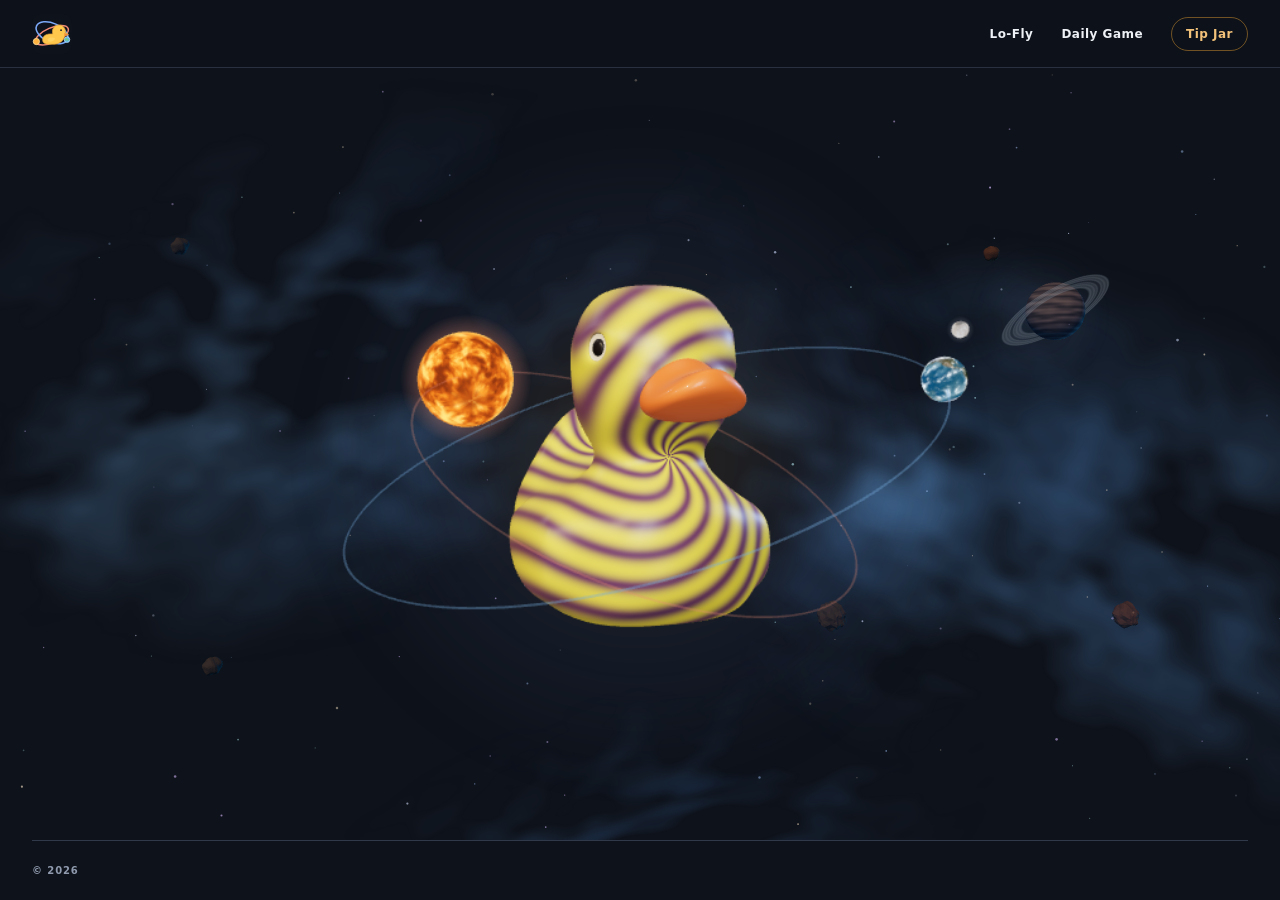
==== commit 25b15de4: "Release preload-proof visitor stats from jocoly-site 34056af with Lo-Fly 64edd45 and Daily Game c638" ====
--- a/index.html
+++ b/index.html
@@ -7,8 +7,8 @@
     <meta name="description" content="An interactive rubber duck in orbit. Play Lo-Fly and the Daily Game." />
     <title>jocoly.com</title>
     <link rel="icon" href="/assets/favicon-Bn6QUf4g.svg" type="image/svg+xml" />
-    <script type="module" crossorigin src="/assets/main-D7P7bTsN.js"></script>
-    <link rel="modulepreload" crossorigin href="/assets/site-CeH1Q-Rx.js">
+    <script type="module" crossorigin src="/assets/main-9XzdxNdo.js"></script>
+    <link rel="modulepreload" crossorigin href="/assets/site-CkQsY_3x.js">
     <link rel="stylesheet" crossorigin href="/assets/site-DRR5UtnZ.css">
   </head>
   <body>
